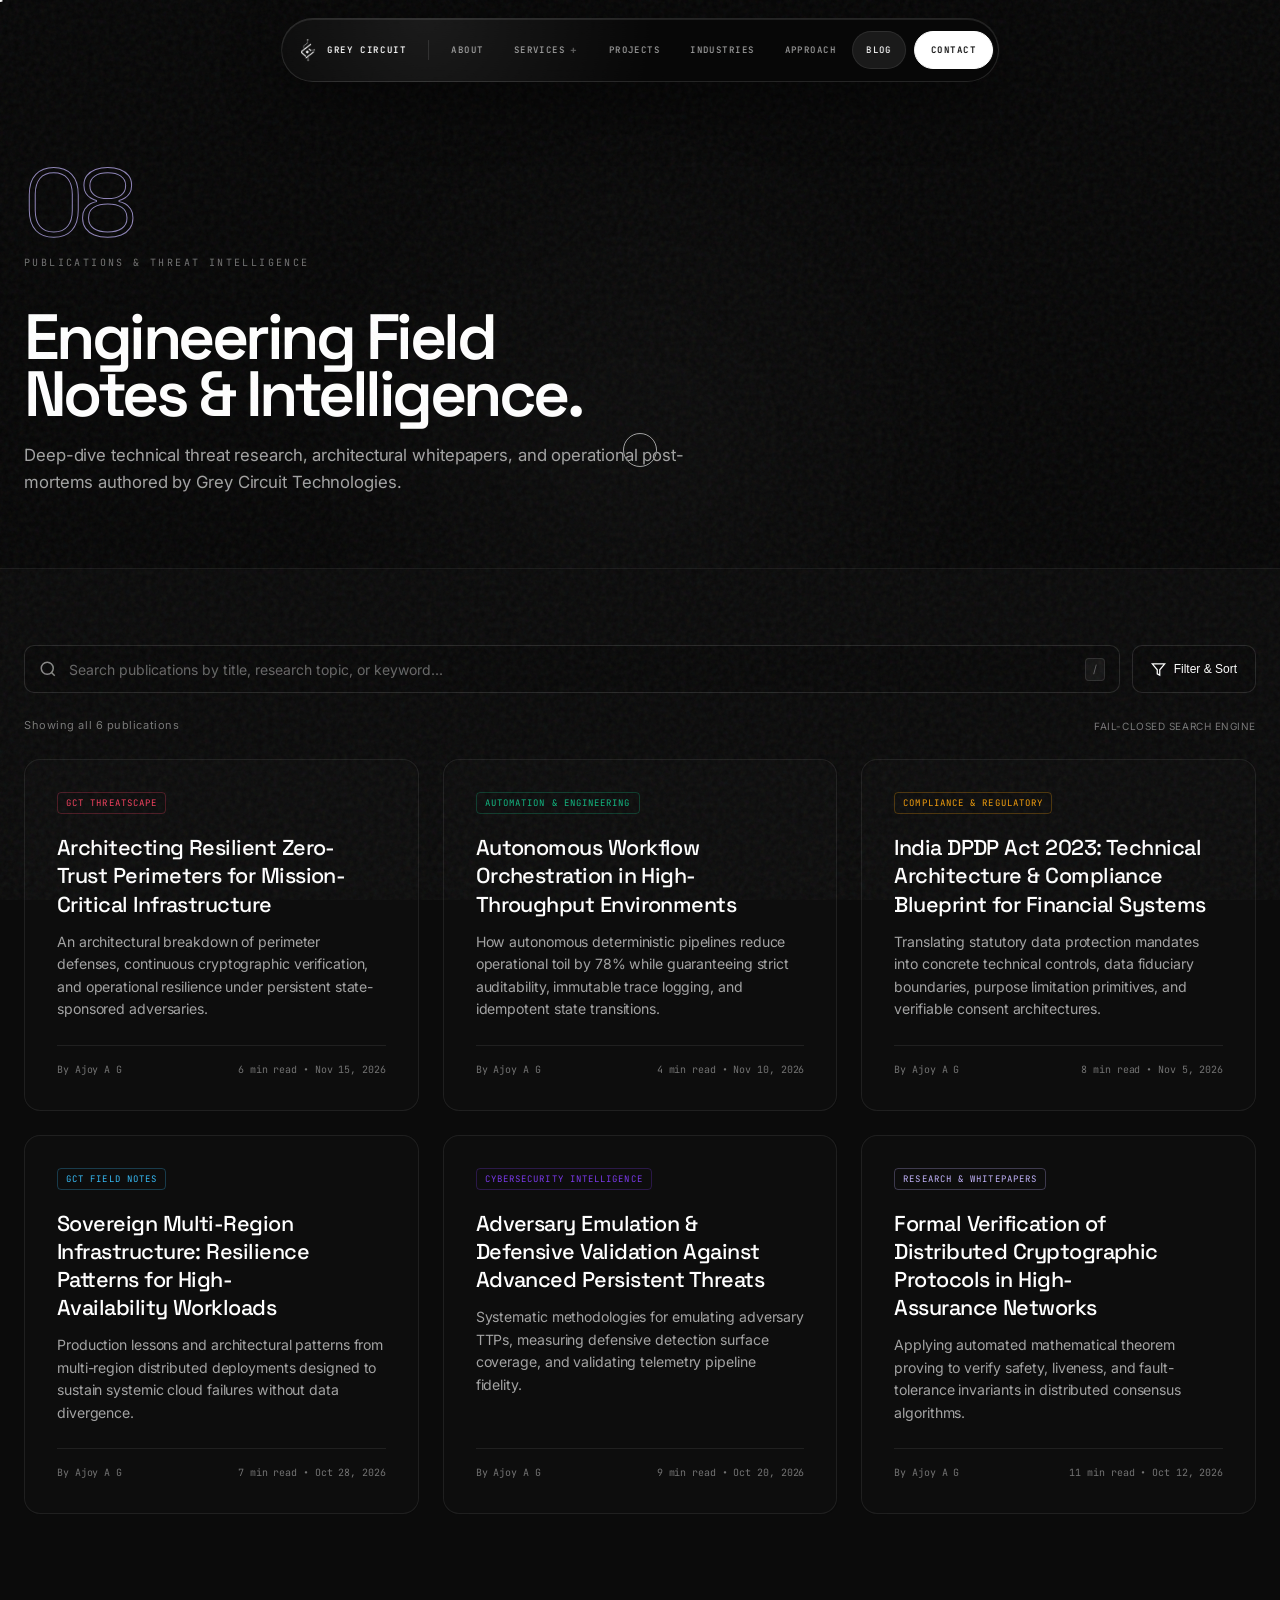
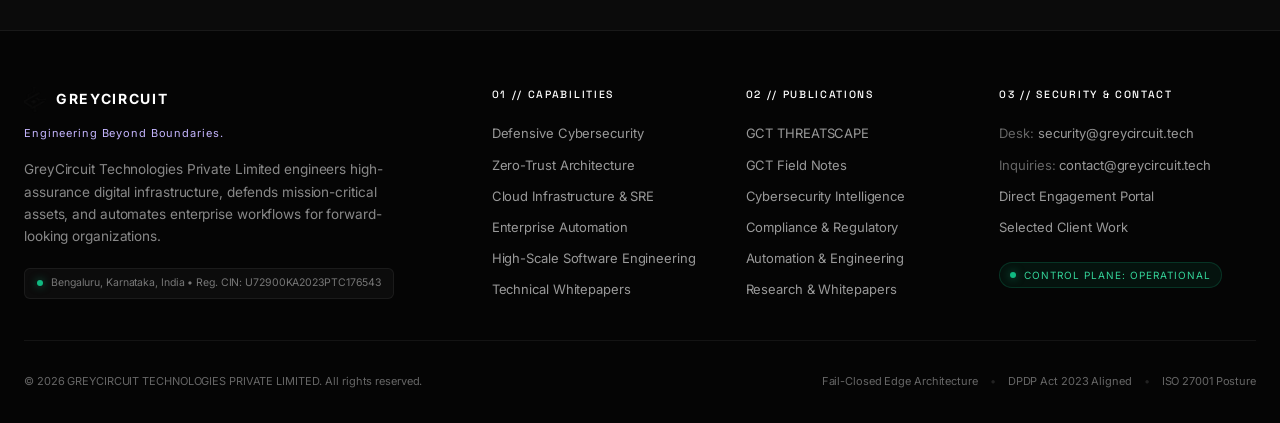
==== index.html @ cab7eb59 "feat(blog): initial GreyCircuit blog portal" ====
<!DOCTYPE html>
<html lang="en" class="bg-black text-white antialiased">

<head>
  <meta charset="UTF-8">
  <meta name="viewport" content="width=device-width, initial-scale=1.0">
  <title>Blog &amp; Technical Publications | Grey Circuit Technologies</title>
  <meta name="description"
    content="Technical publications, cybersecurity threat intelligence, and engineering field notes from Grey Circuit Technologies.">
  <link rel="canonical" href="https://blog.greycircuit.tech/">

  <!-- OpenGraph -->
  <meta property="og:title" content="Blog &amp; Technical Publications | Grey Circuit Technologies">
  <meta property="og:description"
    content="Technical publications, cybersecurity threat intelligence, and engineering field notes from Grey Circuit Technologies.">
  <meta property="og:url" content="https://blog.greycircuit.tech/">
  <meta property="og:type" content="website">
  <meta property="og:site_name" content="Grey Circuit Technologies">
  <meta property="og:image" content="https://greycircuit.tech/assets/logo_transparent.png">

  <!-- Twitter Card -->
  <meta name="twitter:card" content="summary_large_image">
  <meta name="twitter:title" content="Blog &amp; Technical Publications | Grey Circuit Technologies">
  <meta name="twitter:description"
    content="Technical publications, cybersecurity threat intelligence, and engineering field notes from Grey Circuit Technologies.">
  <meta name="twitter:image" content="https://greycircuit.tech/assets/logo_transparent.png">

  <!-- Fonts: Inter, Space Grotesk, JetBrains Mono (Exact Corporate Typeface Suite) -->
  <link rel="preconnect" href="https://fonts.googleapis.com">
  <link rel="preconnect" href="https://fonts.gstatic.com" crossorigin>
  <link
    href="https://fonts.googleapis.com/css2?family=Inter:wght@300;400;500;600&family=JetBrains+Mono:wght@400;500;600&family=Space+Grotesk:wght@400;500;600;700&display=swap"
    rel="stylesheet">

  <!-- Core GreyCircuit Design System Stylesheet -->
  <link rel="stylesheet" href="styles.css">

  <style>
    /* Scoped editorial extensions using corporate design tokens */
    .blog-hero {
      position: relative;
      padding-top: clamp(7.5rem, 13vw, 10.5rem);
      padding-bottom: clamp(3rem, 6vw, 4.5rem);
      background-color: var(--bg-obsidian);
      border-bottom: 1px solid var(--border-subtle);
      overflow: hidden;
    }

    .series-nav {
      display: flex;
      flex-wrap: wrap;
      gap: 8px;
      margin-top: 2.5rem;
    }

    .series-pill {
      font-family: "JetBrains Mono", monospace;
      font-size: 10px;
      font-weight: 500;
      letter-spacing: 0.14em;
      text-transform: uppercase;
      padding: 8px 16px;
      border-radius: 999px;
      background: rgba(255, 255, 255, 0.03);
      border: 1px solid var(--border-subtle);
      color: var(--text-secondary);
      transition: all 0.25s var(--ease-out-expo);
      cursor: pointer;
    }

    .series-pill:hover {
      color: #ffffff;
      background: rgba(255, 255, 255, 0.08);
      border-color: var(--border-hover);
    }

    .series-pill.active {
      background: #ffffff;
      color: #070707;
      border-color: #ffffff;
      font-weight: 600;
      box-shadow: 0 4px 20px rgba(255, 255, 255, 0.15);
    }

    .blog-feed-section {
      padding-top: clamp(3.5rem, 6vw, 5rem);
      padding-bottom: clamp(5rem, 9vw, 8rem);
      background-color: var(--bg-slate);
    }

    .articles-grid {
      display: grid;
      grid-template-columns: repeat(3, minmax(0, 1fr));
      gap: 1.5rem;
    }

    .article-card {
      display: flex;
      flex-direction: column;
      justify-content: space-between;
      min-height: 340px;
      padding: 2rem;
      text-decoration: none;
      color: inherit;
    }

    .article-card h2,
    .article-card h3 {
      font-family: "Space Grotesk", sans-serif;
      font-size: 1.35rem;
      font-weight: 500;
      line-height: 1.3;
      letter-spacing: -0.025em;
      color: #ffffff;
      margin: 1rem 0 0.75rem;
    }

    .article-card p {
      font-size: 0.88rem;
      line-height: 1.6;
      color: var(--text-secondary);
      margin: 0 0 1.5rem;
      flex-grow: 1;
    }

    .article-meta {
      display: flex;
      justify-content: space-between;
      align-items: center;
      border-top: 1px solid var(--border-subtle);
      padding-top: 1rem;
      margin-top: auto;
      font-size: 10px;
      color: var(--text-muted);
    }

    @media (max-width: 1024px) {
      .articles-grid {
        grid-template-columns: repeat(2, minmax(0, 1fr));
      }
    }

    @media (max-width: 680px) {
      .articles-grid {
        grid-template-columns: 1fr;
      }
      .article-card {
        padding: 1.5rem;
        min-height: auto;
      }
    }
  </style>
</head>

<body class="selection-invert">
  <a href="#main-content" class="skip-link">Skip to main content</a>
  <div class="noise-overlay" aria-hidden="true"></div>
  <div id="cursor-dot" aria-hidden="true"></div>
  <div id="cursor-ring" aria-hidden="true"></div>

  <!-- Primary Navigation (Dynamic Island + Mobile Slide-Out Drawer) -->
  <header>
    <nav class="dynamic-island" id="site-nav" aria-label="Primary navigation">
      <div class="island-shell">
        <a href="https://greycircuit.tech" class="island-brand" aria-label="Grey Circuit Technologies home">
          <img src="assets/logo_transparent.png" alt="" width="20" height="23" decoding="async">
          <span>GREY CIRCUIT</span>
        </a>
        <div class="island-divider" aria-hidden="true"></div>

        <div class="island-links-desktop">
          <a href="https://greycircuit.tech#about" class="island-link magnetic" data-magnetic>About</a>

          <div class="nav-dropdown">
            <button type="button" class="island-link nav-dropdown-trigger magnetic" data-magnetic
              aria-expanded="false" aria-haspopup="true">
              Services <span class="nav-chevron" aria-hidden="true">+</span>
            </button>
            <div class="nav-dropdown-menu" role="menu">
              <a href="https://greycircuit.tech/services/cybersecurity-service/cybersecurity.html"
                role="menuitem">Cybersecurity</a>
              <a href="https://greycircuit.tech/services/automation-service/automation.html" role="menuitem">Automation</a>
              <a href="https://greycircuit.tech/services/swe-service/software-engineering.html" role="menuitem">Software
                Engineering</a>
              <a href="https://greycircuit.tech/services/" role="menuitem">All Capabilities →</a>
            </div>
          </div>

          <a href="https://greycircuit.tech/projects/project.html" class="island-link magnetic" data-magnetic>Projects</a>
          <a href="https://greycircuit.tech#industries" class="island-link magnetic" data-magnetic>Industries</a>
          <a href="https://greycircuit.tech#approach" class="island-link magnetic" data-magnetic>Approach</a>
          <a href="https://blog.greycircuit.tech" class="island-link magnetic is-active-section" data-magnetic>Blog</a>
        </div>

        <a href="https://greycircuit.tech#contact" class="island-contact magnetic" data-magnetic>Contact</a>

        <button type="button" class="mobile-drawer-toggle" id="mobile-drawer-toggle" aria-expanded="false"
          aria-controls="mobile-drawer" aria-label="Open navigation menu">
          <span class="hamburger-bar"></span>
          <span class="hamburger-bar"></span>
        </button>
      </div>
    </nav>

    <!-- Accessible Mobile Slide-Out Drawer -->
    <div class="mobile-drawer-backdrop" id="mobile-drawer-backdrop" hidden></div>
    <aside class="mobile-drawer" id="mobile-drawer" aria-label="Mobile Navigation Drawer" aria-hidden="true">
      <div class="mobile-drawer-header">
        <span class="font-mono text-xs tracking-widest uppercase text-grey-400">NAVIGATION // GCT</span>
        <button type="button" class="mobile-drawer-close" id="mobile-drawer-close"
          aria-label="Close navigation menu">&times;</button>
      </div>
      <nav class="mobile-drawer-nav">
        <a href="https://greycircuit.tech#about" class="mobile-drawer-link">01 / About Grey Circuit</a>
        <a href="https://greycircuit.tech#founder" class="mobile-drawer-link">02 / Founder</a>
        <a href="https://greycircuit.tech#services" class="mobile-drawer-link">03 / Core Capabilities</a>
        <div class="mobile-drawer-sublinks">
          <a href="https://greycircuit.tech/services/cybersecurity-service/cybersecurity.html">→ Cybersecurity</a>
          <a href="https://greycircuit.tech/services/automation-service/automation.html">→ Automation</a>
          <a href="https://greycircuit.tech/services/swe-service/software-engineering.html">→ Software Engineering</a>
        </div>
        <a href="https://greycircuit.tech/projects/project.html" class="mobile-drawer-link">04 / Selected Projects</a>
        <a href="https://greycircuit.tech#industries" class="mobile-drawer-link">05 / Industries</a>
        <a href="https://greycircuit.tech#approach" class="mobile-drawer-link">06 / Execution Model</a>
        <a href="https://greycircuit.tech/whitepaper.html" class="mobile-drawer-link">07 / Whitepaper</a>
        <a href="https://blog.greycircuit.tech" class="mobile-drawer-link active">08 / Blog</a>
        <a href="https://greycircuit.tech#contact" class="mobile-drawer-cta">Start a Conversation ↗</a>
      </nav>
    </aside>
  </header>

  <main id="main-content">
    <!-- Blog Hero Section (Obsidian Architecture) -->
    <section class="blog-hero">
      <div class="ambient-glow hero-glow" aria-hidden="true"></div>
      <div class="container">
        <div class="section-marker" style="margin-bottom: 1.25rem;">
          <span class="section-index font-mono" aria-hidden="true">08</span>
          <span class="section-kicker">Publications &amp; Threat Intelligence</span>
        </div>

        <h1 class="hero-title font-display" style="font-size: clamp(2.4rem, 5vw, 4rem); max-width: 900px; margin-bottom: 1.25rem;">
          Engineering Field Notes &amp; Intelligence.
        </h1>

        <p class="hero-desc" style="max-width: 720px; font-size: 1.05rem; line-height: 1.6; color: var(--text-secondary); margin: 0;">
          Deep-dive technical threat research, architectural whitepapers, and operational post-mortems authored by Grey Circuit Technologies.
        </p>
      </div>
    </section>

    <!-- Publications Feed Section (Slate Architecture) -->
    <section class="blog-feed-section">
      <div class="container">
        <!-- Search and Filter Toolbar -->
        <div class="blog-search-toolbar">
          <div class="blog-search-wrap">
            <div class="blog-search-input-shell">
              <svg class="blog-search-icon" width="18" height="18" viewBox="0 0 24 24" fill="none" stroke="currentColor" stroke-width="2">
                <circle cx="11" cy="11" r="8"></circle>
                <line x1="21" y1="21" x2="16.65" y2="16.65"></line>
              </svg>
              <input type="text" id="blog-search-input" class="blog-search-input font-inter" placeholder="Search publications by title, research topic, or keyword..." autocomplete="off" spellcheck="false">
              <button type="button" id="blog-search-clear" class="blog-search-clear" aria-label="Clear search" style="display: none;">&times;</button>
              <div class="blog-search-shortcut font-jetbrains" title="Press / to focus search">/</div>
            </div>

            <!-- Dynamic Search Suggestions Dropdown -->
            <div id="blog-search-dropdown" class="blog-search-dropdown" style="display: none;" role="listbox">
              <div id="blog-search-suggestions-list" class="blog-suggestions-list"></div>
              <div class="blog-dropdown-footer font-jetbrains">
                <span>Use &uarr; &darr; to navigate, <kbd>Enter</kbd> to open, <kbd>Esc</kbd> to dismiss</span>
              </div>
            </div>
          </div>

          <!-- Filter & Sort Toggle Button -->
          <div class="blog-filter-toggle-wrap">
            <button type="button" id="btn-toggle-filters" class="btn-filter-toggle font-jetbrains" aria-expanded="false" aria-controls="blog-filter-panel">
              <svg width="15" height="15" viewBox="0 0 24 24" fill="none" stroke="currentColor" stroke-width="2">
                <polygon points="22 3 2 3 10 12.46 10 19 14 21 14 12.46 22 3"></polygon>
              </svg>
              <span>Filter &amp; Sort</span>
              <span id="active-filters-badge" class="filter-badge" style="display: none;">0</span>
            </button>

            <!-- Filter & Sort Popover Panel -->
            <div id="blog-filter-panel" class="blog-filter-panel" style="display: none;">
              <div class="filter-panel-header">
                <span class="font-space fw-bold text-white" style="font-size: 13px;">Filter &amp; Sort Publications</span>
                <button type="button" id="btn-close-filter-panel" class="filter-panel-close">&times;</button>
              </div>

              <!-- Filter Series -->
              <div class="filter-group">
                <label class="filter-label font-jetbrains">Publication Series</label>
                <div class="filter-chips-grid" id="panel-series-options">
                  <button type="button" class="filter-choice-chip active" data-series="all">All Series</button>
                  <button type="button" class="filter-choice-chip" data-series="gct-threatscape">GCT THREATSCAPE</button>
                  <button type="button" class="filter-choice-chip" data-series="gct-field-notes">GCT Field Notes</button>
                  <button type="button" class="filter-choice-chip" data-series="cybersecurity-intelligence">Cybersecurity Intelligence</button>
                  <button type="button" class="filter-choice-chip" data-series="regulatory-compliance">Compliance &amp; Regulatory</button>
                  <button type="button" class="filter-choice-chip" data-series="automation-engineering">Automation &amp; Engineering</button>
                  <button type="button" class="filter-choice-chip" data-series="research-whitepapers">Research &amp; Whitepapers</button>
                </div>
              </div>

              <!-- Sort Order -->
              <div class="filter-group">
                <label class="filter-label font-jetbrains">Sort Order</label>
                <select id="panel-sort-select" class="filter-select font-jetbrains">
                  <option value="newest" selected>Newest first (Default)</option>
                  <option value="oldest">Oldest first</option>
                  <option value="title-az">Title (A &rarr; Z)</option>
                  <option value="title-za">Title (Z &rarr; A)</option>
                  <option value="reading-asc">Reading Time (Shortest first)</option>
                  <option value="reading-desc">Reading Time (Longest first)</option>
                </select>
              </div>

              <!-- Date Range -->
              <div class="filter-group">
                <label class="filter-label font-jetbrains">Timeframe</label>
                <select id="panel-date-select" class="filter-select font-jetbrains">
                  <option value="all" selected>All Time</option>
                  <option value="30d">Last 30 Days</option>
                  <option value="90d">Last 90 Days</option>
                  <option value="365d">Last 12 Months</option>
                </select>
              </div>

              <!-- Action Buttons -->
              <div class="filter-panel-actions">
                <button type="button" id="btn-reset-filters" class="btn-filter-reset font-jetbrains">Reset All</button>
                <button type="button" id="btn-apply-filters" class="btn-filter-apply font-jetbrains">Apply</button>
              </div>
            </div>
          </div>
        </div>

        <!-- Active Filter Removable Chips -->
        <div id="active-filter-chips-bar" class="active-chips-bar" style="display: none;">
          <span class="active-chips-label font-jetbrains">Active:</span>
          <div id="active-chips-container" class="active-chips-container"></div>
          <button type="button" id="btn-clear-all-chips" class="btn-clear-chips font-jetbrains">Clear All</button>
        </div>

        <!-- Results Counter & Status -->
        <div class="results-meta-bar font-jetbrains">
          <div id="results-count-text">Showing all publications</div>
          <div class="text-muted" style="font-size: 10px;">FAIL-CLOSED SEARCH ENGINE</div>
        </div>

        <!-- Articles Grid Container -->
        <div class="articles-grid" id="articles-container"></div>

        <!-- Empty State Container -->
        <div id="articles-empty-state" class="articles-empty-state" style="display: none;">
          <div class="empty-icon-wrap">
            <svg width="32" height="32" viewBox="0 0 24 24" fill="none" stroke="#c4b5fd" stroke-width="1.5">
              <circle cx="11" cy="11" r="8"></circle>
              <line x1="21" y1="21" x2="16.65" y2="16.65"></line>
              <line x1="11" y1="8" x2="11" y2="12"></line>
              <line x1="11" y1="14" x2="11.01" y2="14"></line>
            </svg>
          </div>
          <h3 class="font-space text-white">No publications match your criteria</h3>
          <p class="font-inter text-muted">We couldn't find any articles matching your search query or filter combination.</p>
          <button type="button" id="btn-empty-reset" class="btn-empty-reset font-jetbrains">Reset All Filters</button>
        </div>
      </div>
    </section>
  </main>

  <!-- Corporate Unified Footer -->
  <footer class="site-footer-corporate" role="contentinfo">
    <div class="footer-container">
      <div class="footer-columns-grid">
        <!-- Col 1: Brand & Headquarters -->
        <div class="footer-col footer-col-brand">
          <div class="footer-brand-header">
            <img src="assets/logo_transparent.png" alt="GreyCircuit Logo" width="22" height="26" loading="lazy">
            <span class="footer-brand-title font-space">GREYCIRCUIT</span>
          </div>
          <div class="footer-tagline font-jetbrains">Engineering Beyond Boundaries.</div>
          <p class="footer-desc">
            GreyCircuit Technologies Private Limited engineers high-assurance digital infrastructure, defends mission-critical assets, and automates enterprise workflows for forward-looking organizations.
          </p>
          <div class="footer-hq-badge font-jetbrains">
            <span class="footer-dot-green"></span>
            <span>Bengaluru, Karnataka, India &bull; Reg. CIN: U72900KA2023PTC176543</span>
          </div>
        </div>

        <!-- Col 2: Capabilities & Services -->
        <div class="footer-col">
          <h4 class="footer-heading font-jetbrains">01 // CAPABILITIES</h4>
          <ul class="footer-nav-list font-inter">
            <li><a href="https://greycircuit.tech/services/cybersecurity-service/cybersecurity.html">Defensive Cybersecurity</a></li>
            <li><a href="https://greycircuit.tech/services/cybersecurity-service/cybersecurity.html#zero-trust">Zero-Trust Architecture</a></li>
            <li><a href="https://greycircuit.tech/services/swe-service/software-engineering.html">Cloud Infrastructure &amp; SRE</a></li>
            <li><a href="https://greycircuit.tech/services/automation-service/automation.html">Enterprise Automation</a></li>
            <li><a href="https://greycircuit.tech/services/swe-service/software-engineering.html">High-Scale Software Engineering</a></li>
            <li><a href="https://greycircuit.tech/whitepaper.html">Technical Whitepapers</a></li>
          </ul>
        </div>

        <!-- Col 3: Publications & Intelligence -->
        <div class="footer-col">
          <h4 class="footer-heading font-jetbrains">02 // PUBLICATIONS</h4>
          <ul class="footer-nav-list font-inter">
            <li><a href="index.html?series=gct-threatscape">GCT THREATSCAPE</a></li>
            <li><a href="index.html?series=gct-field-notes">GCT Field Notes</a></li>
            <li><a href="index.html?series=cybersecurity-intelligence">Cybersecurity Intelligence</a></li>
            <li><a href="index.html?series=regulatory-compliance">Compliance &amp; Regulatory</a></li>
            <li><a href="index.html?series=automation-engineering">Automation &amp; Engineering</a></li>
            <li><a href="index.html?series=research-whitepapers">Research &amp; Whitepapers</a></li>
          </ul>
        </div>

        <!-- Col 4: Connect & Governance -->
        <div class="footer-col">
          <h4 class="footer-heading font-jetbrains">03 // SECURITY &amp; CONTACT</h4>
          <ul class="footer-nav-list font-inter">
            <li><a href="mailto:security@greycircuit.tech"><span class="font-jetbrains" style="color: #666;">Desk:</span> security@greycircuit.tech</a></li>
            <li><a href="mailto:contact@greycircuit.tech"><span class="font-jetbrains" style="color: #666;">Inquiries:</span> contact@greycircuit.tech</a></li>
            <li><a href="https://greycircuit.tech#contact">Direct Engagement Portal</a></li>
            <li><a href="https://greycircuit.tech/projects/project.html">Selected Client Work</a></li>
          </ul>
          <div class="footer-status-pill font-jetbrains">
            <span class="footer-dot-green"></span>
            <span>CONTROL PLANE: OPERATIONAL</span>
          </div>
        </div>
      </div>

      <!-- Bottom Bar -->
      <div class="footer-bottom-bar font-jetbrains">
        <div class="footer-copy">
          &copy; 2026 GREYCIRCUIT TECHNOLOGIES PRIVATE LIMITED. All rights reserved.
        </div>
        <div class="footer-legal-links">
          <span>Fail-Closed Edge Architecture</span>
          <span class="footer-sep">&bull;</span>
          <span>DPDP Act 2023 Aligned</span>
          <span class="footer-sep">&bull;</span>
          <span>ISO 27001 Posture</span>
        </div>
      </div>
    </div>
  </footer>

  <!-- Public Configuration & Dynamic Content Hydration Script -->
  <script src="config.js"></script>
  <script src="script.js" defer></script>
  <script>
    (() => {
      // Baseline Comprehensive Publications Dataset covering all 6 configured series
      const BASELINE_ARTICLES = [
        {
          id: 'art-001',
          slug: 'architecting-resilient-zero-trust-perimeters',
          title: 'Architecting Resilient Zero-Trust Perimeters for Mission-Critical Infrastructure',
          series: 'gct-threatscape',
          seriesName: 'GCT THREATSCAPE',
          seriesAccent: '#f43f5e',
          seriesTag: 'THREAT-INTEL',
          excerpt: 'An architectural breakdown of perimeter defenses, continuous cryptographic verification, and operational resilience under persistent state-sponsored adversaries.',
          author: 'Ajoy A G',
          readingTime: 6,
          publishedAt: '2026-11-15T09:00:00Z'
        },
        {
          id: 'art-002',
          slug: 'autonomous-workflow-orchestration-high-throughput',
          title: 'Autonomous Workflow Orchestration in High-Throughput Environments',
          series: 'automation-engineering',
          seriesName: 'Automation & Engineering',
          seriesAccent: '#10b981',
          seriesTag: 'AUTOMATION',
          excerpt: 'How autonomous deterministic pipelines reduce operational toil by 78% while guaranteeing strict auditability, immutable trace logging, and idempotent state transitions.',
          author: 'Ajoy A G',
          readingTime: 4,
          publishedAt: '2026-11-10T14:30:00Z'
        },
        {
          id: 'art-003',
          slug: 'dpdp-act-2023-enterprise-compliance-blueprint',
          title: 'India DPDP Act 2023: Technical Architecture & Compliance Blueprint for Financial Systems',
          series: 'regulatory-compliance',
          seriesName: 'Compliance & Regulatory',
          seriesAccent: '#f59e0b',
          seriesTag: 'REGULATORY',
          excerpt: 'Translating statutory data protection mandates into concrete technical controls, data fiduciary boundaries, purpose limitation primitives, and verifiable consent architectures.',
          author: 'Ajoy A G',
          readingTime: 8,
          publishedAt: '2026-11-05T11:00:00Z'
        },
        {
          id: 'art-004',
          slug: 'sovereign-cloud-infrastructure-resilience-patterns',
          title: 'Sovereign Multi-Region Infrastructure: Resilience Patterns for High-Availability Workloads',
          series: 'gct-field-notes',
          seriesName: 'GCT Field Notes',
          seriesAccent: '#38bdf8',
          seriesTag: 'FIELD-OPS',
          excerpt: 'Production lessons and architectural patterns from multi-region distributed deployments designed to sustain systemic cloud failures without data divergence.',
          author: 'Ajoy A G',
          readingTime: 7,
          publishedAt: '2026-10-28T08:15:00Z'
        },
        {
          id: 'art-005',
          slug: 'adversary-emulation-frameworks-state-sponsored-threats',
          title: 'Adversary Emulation & Defensive Validation Against Advanced Persistent Threats',
          series: 'cybersecurity-intelligence',
          seriesName: 'Cybersecurity Intelligence',
          seriesAccent: '#7c3aed',
          seriesTag: 'STRATEGIC-INTEL',
          excerpt: 'Systematic methodologies for emulating adversary TTPs, measuring defensive detection surface coverage, and validating telemetry pipeline fidelity.',
          author: 'Ajoy A G',
          readingTime: 9,
          publishedAt: '2026-10-20T16:45:00Z'
        },
        {
          id: 'art-006',
          slug: 'formal-verification-distributed-cryptographic-protocols',
          title: 'Formal Verification of Distributed Cryptographic Protocols in High-Assurance Networks',
          series: 'research-whitepapers',
          seriesName: 'Research & Whitepapers',
          seriesAccent: '#c4b5fd',
          seriesTag: 'RESEARCH',
          excerpt: 'Applying automated mathematical theorem proving to verify safety, liveness, and fault-tolerance invariants in distributed consensus algorithms.',
          author: 'Ajoy A G',
          readingTime: 11,
          publishedAt: '2026-10-12T13:00:00Z'
        }
      ];

      // Series metadata registry
      const SERIES_MAP = {
        'gct-threatscape': { name: 'GCT THREATSCAPE', accent: '#f43f5e', class: 'series-threatscape' },
        'gct-field-notes': { name: 'GCT Field Notes', accent: '#38bdf8', class: 'series-field-notes' },
        'cybersecurity-intelligence': { name: 'Cybersecurity Intelligence', accent: '#7c3aed', class: 'series-cybersecurity-intelligence' },
        'regulatory-compliance': { name: 'Compliance & Regulatory', accent: '#f59e0b', class: 'series-regulatory-compliance' },
        'automation-engineering': { name: 'Automation & Engineering', accent: '#10b981', class: 'series-automation-engineering' },
        'research-whitepapers': { name: 'Research & Whitepapers', accent: '#c4b5fd', class: 'series-research-whitepapers' },
        'threatscape': { name: 'GCT THREATSCAPE', accent: '#f43f5e', class: 'series-threatscape' },
        'field-notes': { name: 'GCT Field Notes', accent: '#38bdf8', class: 'series-field-notes' }
      };

      let allArticles = [...BASELINE_ARTICLES];
      let activeSeries = 'all';
      let activeSearchQuery = '';
      let activeSort = 'newest';
      let activeTimeframe = 'all';
      let selectedSuggestionIdx = -1;

      // DOM Elements
      const searchInput = document.getElementById('blog-search-input');
      const searchClearBtn = document.getElementById('blog-search-clear');
      const searchDropdown = document.getElementById('blog-search-dropdown');
      const suggestionsList = document.getElementById('blog-search-suggestions-list');
      const filterToggleBtn = document.getElementById('btn-toggle-filters');
      const filterPanel = document.getElementById('blog-filter-panel');
      const filterCloseBtn = document.getElementById('btn-close-filter-panel');
      const filterBadge = document.getElementById('active-filters-badge');
      const activeChipsBar = document.getElementById('active-filter-chips-bar');
      const activeChipsContainer = document.getElementById('active-chips-container');
      const clearAllChipsBtn = document.getElementById('btn-clear-all-chips');
      const resultsCountText = document.getElementById('results-count-text');
      const articlesContainer = document.getElementById('articles-container');
      const emptyStateContainer = document.getElementById('articles-empty-state');
      const emptyResetBtn = document.getElementById('btn-empty-reset');
      const sortSelect = document.getElementById('panel-sort-select');
      const dateSelect = document.getElementById('panel-date-select');
      const applyFiltersBtn = document.getElementById('btn-apply-filters');
      const resetFiltersBtn = document.getElementById('btn-reset-filters');
      const panelSeriesChips = document.querySelectorAll('#panel-series-options .filter-choice-chip');

      function escapeHtml(str) {
        return String(str || '').replace(/&/g, '&amp;').replace(/</g, '&lt;').replace(/>/g, '&gt;').replace(/"/g, '&quot;');
      }

      function highlightText(text, query) {
        if (!query) return escapeHtml(text);
        const safeText = escapeHtml(text);
        const qSafe = escapeHtml(query);
        const regex = new RegExp(`(${qSafe.replace(/[.*+?^${}()|[\\]\\\\]/g, '\\\\$&')})`, 'gi');
        return safeText.replace(regex, '<mark class="suggestion-highlight">$1</mark>');
      }

      function getSeriesMeta(key) {
        return SERIES_MAP[key] || { name: 'Technical Paper', accent: '#c4b5fd', class: 'series-cybersecurity-intelligence' };
      }

      // Check URL query parameters (e.g. ?series=gct-threatscape)
      const urlParams = new URLSearchParams(window.location.search);
      if (urlParams.has('series')) {
        const sParam = urlParams.get('series');
        if (sParam) {
          activeSeries = sParam;
          panelSeriesChips.forEach(c => {
            if (c.getAttribute('data-series') === sParam) c.classList.add('active');
            else c.classList.remove('active');
          });
        }
      }

      // Filter, Sort, and Render Loop
      function applyFiltersAndRender() {
        let list = [...allArticles];

        // 1. Series Filter
        if (activeSeries && activeSeries !== 'all') {
          list = list.filter(a => a.series === activeSeries || a.series === activeSeries.replace(/^gct-/, ''));
        }

        // 2. Keyword Search Query
        const query = activeSearchQuery.toLowerCase().trim();
        if (query) {
          list = list.filter(a =>
            a.title.toLowerCase().includes(query) ||
            (a.excerpt || '').toLowerCase().includes(query) ||
            (a.seriesName || '').toLowerCase().includes(query) ||
            (a.author || '').toLowerCase().includes(query)
          );
        }

        // 3. Timeframe Filter
        if (activeTimeframe && activeTimeframe !== 'all') {
          const now = Date.now();
          const days = activeTimeframe === '30d' ? 30 : activeTimeframe === '90d' ? 90 : 365;
          const cutoff = now - (days * 24 * 60 * 60 * 1000);
          list = list.filter(a => new Date(a.publishedAt || a.created_at).getTime() >= cutoff);
        }

        // 4. Sort Order
        if (activeSort === 'newest') {
          list.sort((a, b) => new Date(b.publishedAt || b.created_at) - new Date(a.publishedAt || a.created_at));
        } else if (activeSort === 'oldest') {
          list.sort((a, b) => new Date(a.publishedAt || a.created_at) - new Date(b.publishedAt || b.created_at));
        } else if (activeSort === 'title-az') {
          list.sort((a, b) => a.title.localeCompare(b.title));
        } else if (activeSort === 'title-za') {
          list.sort((a, b) => b.title.localeCompare(a.title));
        } else if (activeSort === 'reading-asc') {
          list.sort((a, b) => (a.readingTime || 5) - (b.readingTime || 5));
        } else if (activeSort === 'reading-desc') {
          list.sort((a, b) => (b.readingTime || 5) - (a.readingTime || 5));
        }

        // Update Results Count Text
        if (resultsCountText) {
          if (query) {
            resultsCountText.textContent = `Found ${list.length} ${list.length === 1 ? 'publication' : 'publications'} matching "${activeSearchQuery}"`;
          } else if (activeSeries !== 'all') {
            const sMeta = getSeriesMeta(activeSeries);
            resultsCountText.textContent = `Showing ${list.length} ${list.length === 1 ? 'publication' : 'publications'} in ${sMeta.name}`;
          } else {
            resultsCountText.textContent = `Showing all ${list.length} publications`;
          }
        }

        // Update Active Chips Bar & Badge
        updateActiveChips();

        // Render Cards or Empty State
        if (list.length === 0) {
          articlesContainer.style.display = 'none';
          emptyStateContainer.style.display = 'block';
        } else {
          emptyStateContainer.style.display = 'none';
          articlesContainer.style.display = 'grid';
          articlesContainer.innerHTML = list.map(a => {
            const meta = getSeriesMeta(a.series);
            const dateStr = a.publishedAt ? new Date(a.publishedAt).toLocaleDateString('en-US', { month: 'short', day: 'numeric', year: 'numeric' }) : 'Nov 2026';

            return `
              <a href="article.html?slug=${encodeURIComponent(a.slug)}" class="insight-card glass-panel article-card ${meta.class}" data-series="${escapeHtml(a.series)}">
                <div>
                  <div class="status-pill font-mono text-2xs uppercase tracking-widest" style="width: fit-content; margin-bottom: 1.25rem; color: ${meta.accent}; border-color: ${meta.accent}44;">
                    ${escapeHtml(a.seriesName || meta.name)}
                  </div>
                  <h2 class="font-display">${highlightText(a.title, query)}</h2>
                  <p>${highlightText(a.excerpt || '', query)}</p>
                </div>
                <div class="article-meta font-mono text-2xs">
                  <span>By ${escapeHtml(a.author || 'Ajoy A G')}</span>
                  <span>${a.readingTime || a.reading_time_minutes || 5} min read • ${dateStr}</span>
                </div>
              </a>
            `;
          }).join('');
        }
      }

      function updateActiveChips() {
        let activeCount = 0;
        const chips = [];

        if (activeSeries !== 'all') {
          activeCount++;
          const sMeta = getSeriesMeta(activeSeries);
          chips.push({ key: 'series', label: `Series: ${sMeta.name}` });
        }

        if (activeSearchQuery.trim()) {
          activeCount++;
          chips.push({ key: 'search', label: `Query: "${activeSearchQuery.trim()}"` });
        }

        if (activeTimeframe !== 'all') {
          activeCount++;
          const tfLabels = { '30d': 'Last 30 Days', '90d': 'Last 90 Days', '365d': 'Last 12 Months' };
          chips.push({ key: 'timeframe', label: `Time: ${tfLabels[activeTimeframe] || activeTimeframe}` });
        }

        if (activeSort !== 'newest') {
          activeCount++;
          const sortLabels = {
            'oldest': 'Sort: Oldest',
            'title-az': 'Sort: A-Z',
            'title-za': 'Sort: Z-A',
            'reading-asc': 'Sort: Reading (Shortest)',
            'reading-desc': 'Sort: Reading (Longest)'
          };
          chips.push({ key: 'sort', label: sortLabels[activeSort] || activeSort });
        }

        // Update Badge
        if (filterBadge) {
          if (activeCount > 0) {
            filterBadge.style.display = 'inline-block';
            filterBadge.textContent = activeCount;
            filterToggleBtn.classList.add('is-active');
          } else {
            filterBadge.style.display = 'none';
            filterToggleBtn.classList.remove('is-active');
          }
        }

        // Render Chips
        if (activeChipsBar && activeChipsContainer) {
          if (chips.length > 0) {
            activeChipsBar.style.display = 'flex';
            activeChipsContainer.innerHTML = chips.map(c => `
              <span class="active-chip font-jetbrains">
                <span>${escapeHtml(c.label)}</span>
                <span class="active-chip-remove" data-key="${c.key}">&times;</span>
              </span>
            `).join('');

            activeChipsContainer.querySelectorAll('.active-chip-remove').forEach(rm => {
              rm.addEventListener('click', () => {
                const k = rm.getAttribute('data-key');
                if (k === 'series') setSeries('all');
                else if (k === 'search') clearSearch();
                else if (k === 'timeframe') {
                  activeTimeframe = 'all';
                  if (dateSelect) dateSelect.value = 'all';
                  applyFiltersAndRender();
                } else if (k === 'sort') {
                  activeSort = 'newest';
                  if (sortSelect) sortSelect.value = 'newest';
                  applyFiltersAndRender();
                }
              });
            });
          } else {
            activeChipsBar.style.display = 'none';
          }
        }
      }

      function setSeries(sKey) {
        activeSeries = sKey;
        panelSeriesChips.forEach(c => {
          if (c.getAttribute('data-series') === sKey) c.classList.add('active');
          else c.classList.remove('active');
        });
        applyFiltersAndRender();
      }

      function clearSearch() {
        if (searchInput) {
          searchInput.value = '';
          searchClearBtn.style.display = 'none';
        }
        activeSearchQuery = '';
        closeDropdown();
        applyFiltersAndRender();
      }

      function resetAllFilters() {
        activeSeries = 'all';
        activeSearchQuery = '';
        activeSort = 'newest';
        activeTimeframe = 'all';

        if (searchInput) searchInput.value = '';
        if (searchClearBtn) searchClearBtn.style.display = 'none';
        if (sortSelect) sortSelect.value = 'newest';
        if (dateSelect) dateSelect.value = 'all';

        panelSeriesChips.forEach(c => {
          if (c.getAttribute('data-series') === 'all') c.classList.add('active');
          else c.classList.remove('active');
        });

        closeDropdown();
        closeFilterPanel();
        applyFiltersAndRender();
      }

      // Suggestions Dropdown Logic
      function renderSuggestions(query) {
        if (!suggestionsList || !searchDropdown) return;
        const q = query.toLowerCase().trim();

        if (q.length < 2) {
          closeDropdown();
          return;
        }

        const matches = allArticles.filter(a =>
          a.title.toLowerCase().includes(q) ||
          (a.excerpt || '').toLowerCase().includes(q) ||
          (a.seriesName || '').toLowerCase().includes(q)
        );

        if (matches.length === 0) {
          suggestionsList.innerHTML = `
            <div class="p-3 text-center text-muted font-jetbrains" style="font-size: 12px; padding: 1.25rem;">
              No publications matching "<strong>${escapeHtml(query)}</strong>"
            </div>
          `;
          searchDropdown.style.display = 'flex';
          selectedSuggestionIdx = -1;
          return;
        }

        selectedSuggestionIdx = -1;
        suggestionsList.innerHTML = matches.slice(0, 5).map((m, idx) => {
          const meta = getSeriesMeta(m.series);
          return `
            <a href="article.html?slug=${encodeURIComponent(m.slug)}" class="suggestion-item" data-index="${idx}">
              <div class="suggestion-header">
                <span class="font-jetbrains" style="font-size: 10px; color: ${meta.accent}; text-transform: uppercase;">
                  #${escapeHtml(m.seriesTag || m.seriesName || meta.name)}
                </span>
                <span class="font-jetbrains text-muted" style="font-size: 10px;">${m.readingTime || 5}m read</span>
              </div>
              <div class="suggestion-title">${highlightText(m.title, q)}</div>
            </a>
          `;
        }).join('');

        searchDropdown.style.display = 'flex';
      }

      function closeDropdown() {
        if (searchDropdown) searchDropdown.style.display = 'none';
        selectedSuggestionIdx = -1;
      }

      function openFilterPanel() {
        if (filterPanel) {
          filterPanel.style.display = 'block';
          filterToggleBtn.setAttribute('aria-expanded', 'true');
        }
      }

      function closeFilterPanel() {
        if (filterPanel) {
          filterPanel.style.display = 'none';
          filterToggleBtn.setAttribute('aria-expanded', 'false');
        }
      }

      // Debounce utility
      let searchTimeout = null;
      if (searchInput) {
        searchInput.addEventListener('input', (e) => {
          const val = e.target.value;
          if (searchClearBtn) searchClearBtn.style.display = val ? 'flex' : 'none';

          clearTimeout(searchTimeout);
          searchTimeout = setTimeout(() => {
            activeSearchQuery = val;
            applyFiltersAndRender();
            renderSuggestions(val);
          }, 200);
        });

        // Keyboard navigation in search input
        searchInput.addEventListener('keydown', (e) => {
          const items = suggestionsList?.querySelectorAll('.suggestion-item') || [];

          if (e.key === 'ArrowDown') {
            e.preventDefault();
            if (items.length > 0) {
              selectedSuggestionIdx = (selectedSuggestionIdx + 1) % items.length;
              items.forEach((it, idx) => it.classList.toggle('is-selected', idx === selectedSuggestionIdx));
            }
          } else if (e.key === 'ArrowUp') {
            e.preventDefault();
            if (items.length > 0) {
              selectedSuggestionIdx = (selectedSuggestionIdx - 1 + items.length) % items.length;
              items.forEach((it, idx) => it.classList.toggle('is-selected', idx === selectedSuggestionIdx));
            }
          } else if (e.key === 'Enter') {
            if (selectedSuggestionIdx >= 0 && items[selectedSuggestionIdx]) {
              e.preventDefault();
              items[selectedSuggestionIdx].click();
            } else {
              closeDropdown();
            }
          } else if (e.key === 'Escape') {
            closeDropdown();
          }
        });
      }

      searchClearBtn?.addEventListener('click', clearSearch);

      // Keyboard Shortcut '/' to focus search
      window.addEventListener('keydown', (e) => {
        if (e.key === '/' && document.activeElement !== searchInput && !['INPUT', 'TEXTAREA'].includes(document.activeElement.tagName)) {
          e.preventDefault();
          searchInput?.focus();
        }
      });

      // Filter Panel Toggle
      filterToggleBtn?.addEventListener('click', (e) => {
        e.stopPropagation();
        const isOpen = filterPanel.style.display === 'block';
        if (isOpen) closeFilterPanel();
        else openFilterPanel();
      });

      filterCloseBtn?.addEventListener('click', closeFilterPanel);

      // Close panels on click outside
      document.addEventListener('click', (e) => {
        if (!e.target.closest('.blog-search-wrap')) {
          closeDropdown();
        }
        if (!e.target.closest('.blog-filter-toggle-wrap')) {
          closeFilterPanel();
        }
      });

      // Series Chips in Filter Popover
      panelSeriesChips.forEach(chip => {
        chip.addEventListener('click', () => {
          panelSeriesChips.forEach(c => c.classList.remove('active'));
          chip.classList.add('active');
          activeSeries = chip.getAttribute('data-series');
        });
      });

      // Filter Panel Apply & Reset
      applyFiltersBtn?.addEventListener('click', () => {
        if (sortSelect) activeSort = sortSelect.value;
        if (dateSelect) activeTimeframe = dateSelect.value;
        closeFilterPanel();
        applyFiltersAndRender();
      });

      resetFiltersBtn?.addEventListener('click', resetAllFilters);
      emptyResetBtn?.addEventListener('click', resetAllFilters);
      clearAllChipsBtn?.addEventListener('click', resetAllFilters);

      // Attempt Supabase live fetch and merge seamlessly
      (async () => {
        try {
          const cfg = window.__GCT_CONFIG__ || null;
          if (cfg && cfg.supabaseUrl && cfg.anonKey) {
            const artRes = await fetch(`${cfg.supabaseUrl}/rest/v1/articles?status=eq.published&order=published_at.desc`, {
              headers: { apikey: cfg.anonKey }
            });
            if (artRes.ok) {
              const remote = await artRes.json();
              if (remote && Array.isArray(remote) && remote.length > 0) {
                // Map remote articles
                const mappedRemote = remote.map(r => {
                  const sMeta = getSeriesMeta(r.category_id);
                  return {
                    id: r.id,
                    slug: r.slug,
                    title: r.title,
                    series: r.category_id || 'gct-threatscape',
                    seriesName: sMeta.name,
                    seriesAccent: sMeta.accent,
                    seriesTag: sMeta.name.split(' ')[0],
                    excerpt: r.excerpt,
                    author: 'Ajoy A G',
                    readingTime: r.reading_time_minutes || 5,
                    publishedAt: r.published_at || r.created_at
                  };
                });

                // Merge without duplicate slugs
                const localSlugs = new Set(BASELINE_ARTICLES.map(b => b.slug));
                const uniqueRemote = mappedRemote.filter(r => !localSlugs.has(r.slug));
                allArticles = [...mappedRemote, ...BASELINE_ARTICLES.filter(b => !mappedRemote.some(r => r.slug === b.slug))];
              }
            }
          }
        } catch (err) {
          console.warn('[GCT Blog] Running in self-contained resilient fallback mode:', err.message);
        } finally {
          applyFiltersAndRender();
        }
      })();

      // Initial Render
      applyFiltersAndRender();
    })();
  </script>
</body>

</html>
---- styles.css ----
/* ==========================================================================
   GREY CIRCUIT TECHNOLOGIES — ENTERPRISE DESIGN SYSTEM (styles.css)
   Zero-dependency, high-contrast obsidian/slate architecture.
   Compatible with index.html and all sub-pages (services/*, projects/*).
   ========================================================================== */

:root {
  --bg-obsidian: #070707;
  --bg-slate: #0b0b0b;
  --bg-elevated: rgba(18, 18, 18, 0.72);
  --bg-glass: rgba(15, 15, 15, 0.6);
  --border-subtle: rgba(255, 255, 255, 0.08);
  --border-hover: rgba(255, 255, 255, 0.24);
  --border-accent: rgba(255, 255, 255, 0.28);
  --text-primary: #ffffff;
  --text-secondary: #a3a3a3;
  --text-muted: #737373;
  --accent-cyan: #d4d4d4;
  --accent-violet: #c4b5fd;
  --accent-emerald: #6ee7b7;
  --danger: #f87171;
  --mx: 50%;
  --my: 50%;
  --container-max: 1280px;
  --ease-out-expo: cubic-bezier(0.16, 1, 0.3, 1);
}

*,
*::before,
*::after {
  box-sizing: border-box;
}

html {
  background-color: var(--bg-obsidian);
  color: var(--text-primary);
  scroll-behavior: smooth;
  font-family: "Inter", -apple-system, BlinkMacSystemFont, sans-serif;
  -webkit-font-smoothing: antialiased;
  -moz-osx-font-smoothing: grayscale;
}

body {
  margin: 0;
  background-color: var(--bg-obsidian);
  color: var(--text-primary);
  font-family: "Inter", sans-serif;
  overflow-x: hidden;
  line-height: 1.6;
  letter-spacing: -0.006em;
  position: relative;
}

/* Subtle film/circuit grain overlay */
.noise-overlay,
body::before {
  content: "";
  position: fixed;
  inset: 0;
  width: 100vw;
  height: 100vh;
  pointer-events: none;
  z-index: 9998;
  opacity: 0.032;
  background-image: url("data:image/svg+xml,%3Csvg viewBox='0 0 200 200' xmlns='http://www.w3.org/2000/svg'%3E%3Cfilter id='n'%3E%3CfeTurbulence type='fractalNoise' baseFrequency='0.85' numOctaves='3' stitchTiles='stitch'/%3E%3C/filter%3E%3Crect width='100%25' height='100%25' filter='url(%23n)'/%3E%3C/svg%3E");
}

a {
  color: inherit;
  text-decoration: none;
}

img {
  max-width: 100%;
  display: block;
}

.selection-invert ::selection {
  background: #ffffff;
  color: #070707;
}

/* Accessibility Skip Link & Focus Rings */
.skip-link {
  position: fixed;
  top: -100px;
  left: 16px;
  z-index: 100001;
  background: #ffffff;
  color: #070707;
  padding: 10px 16px;
  border-radius: 6px;
  font-family: "JetBrains Mono", monospace;
  font-size: 12px;
  font-weight: 600;
  transition: top 0.2s ease;
}

.skip-link:focus {
  top: 16px;
}

:focus-visible {
  outline: 2px solid rgba(255, 255, 255, 0.65);
  outline-offset: 3px;
}

/* ==========================================================================
   TYPOGRAPHY & UTILITY TOKENS
   ========================================================================== */

.font-display,
h1,
h2,
h3,
h4 {
  font-family: "Space Grotesk", sans-serif;
  font-weight: 500;
  letter-spacing: -0.035em;
  margin: 0;
  text-wrap: balance;
}

.font-mono,
.section-kicker,
.telemetry-label,
.pillar-tag,
.status-pill {
  font-family: "JetBrains Mono", monospace;
  font-variant-numeric: tabular-nums;
}

.text-2xs {
  font-size: 10px;
}

.text-xs {
  font-size: 12px;
}

.uppercase {
  text-transform: uppercase;
}

.tracking-widest {
  letter-spacing: 0.22em;
}

.text-grey-300 {
  color: #d4d4d4;
}

.text-grey-400 {
  color: var(--text-secondary);
}

.text-grey-500,
.text-grey-600 {
  color: var(--text-muted);
}

.text-gradient-slate {
  background: linear-gradient(135deg, #ffffff 0%, #d4d4d4 55%, #888888 100%);
  -webkit-background-clip: text;
  background-clip: text;
  color: transparent;
}

.mt-1 {
  margin-top: 0.25rem;
}

.mt-4 {
  margin-top: 1rem;
}

.mt-8 {
  margin-top: 2rem;
}

.mt-10 {
  margin-top: 2.5rem;
}

/* ==========================================================================
   LAYOUT CONTAINERS & GRIDS
   ========================================================================== */

.container {
  width: min(100% - 3rem, var(--container-max));
  margin-inline: auto;
}

.site-section {
  position: relative;
  padding: clamp(5.5rem, 10vw, 9rem) 0;
  border-top: 1px solid var(--border-subtle);
  isolation: isolate;
}

.section-obsidian {
  background-color: var(--bg-obsidian);
}

.section-slate {
  background-color: var(--bg-slate);
}

.grid-12 {
  display: grid;
  grid-template-columns: repeat(12, minmax(0, 1fr));
  gap: clamp(2rem, 5vw, 5rem);
  align-items: start;
}

.col-span-4 {
  grid-column: span 4;
}

.col-span-5 {
  grid-column: span 5;
}

.col-span-7 {
  grid-column: span 7;
}

.col-span-8 {
  grid-column: span 8;
}

.grid-3 {
  display: grid;
  grid-template-columns: repeat(3, minmax(0, 1fr));
  gap: 1.5rem;
}

.flex-wrap-gap {
  display: flex;
  flex-wrap: wrap;
  gap: 1rem;
  align-items: center;
}

/* Section Headers & Index Numbers */
.section-index {
  display: block;
  margin: 0 0 1rem;
  color: transparent;
  font-family: "Space Grotesk", sans-serif;
  font-size: clamp(4.2rem, 7.5vw, 7.5rem);
  font-weight: 300;
  line-height: 0.78;
  letter-spacing: -0.06em;
  -webkit-text-stroke: 1px rgba(196, 181, 253, 0.72);
}

.section-kicker {
  display: block;
  margin-bottom: 1.25rem;
  color: var(--text-muted);
  font-size: 10px;
  line-height: 1.2;
  letter-spacing: 0.24em;
  text-transform: uppercase;
}

.section-marker {
  display: flex;
  flex-direction: column;
  align-items: flex-start;
  margin-bottom: 1.25rem;
}

.section-heading {
  font-size: clamp(2rem, 3.8vw, 3.25rem);
  line-height: 1.05;
}

.section-heading-lg {
  font-size: clamp(2.4rem, 5vw, 4.25rem);
  line-height: 0.98;
}

.section-header-bar {
  display: flex;
  justify-content: space-between;
  align-items: flex-end;
  gap: 2rem;
  padding-bottom: 2rem;
  margin-bottom: 3.5rem;
  border-bottom: 1px solid var(--border-subtle);
}

.header-link {
  font-size: 11px;
  letter-spacing: 0.16em;
  text-transform: uppercase;
  color: var(--text-secondary);
  transition: color 0.25s ease, transform 0.25s ease;
  white-space: nowrap;
}

.header-link:hover {
  color: #ffffff;
  transform: translateX(4px);
}

.lead-paragraph {
  font-size: clamp(1.125rem, 2vw, 1.5rem);
  font-weight: 300;
  line-height: 1.55;
  color: #d4d4d4;
  margin: 0 0 3rem;
}

/* ==========================================================================
   CUSTOM CURSOR & AMBIENT LIGHTING
   ========================================================================== */

@media (pointer: fine) {
  body {
    cursor: none;
  }
}

#cursor-dot,
#cursor-ring {
  position: fixed;
  top: 0;
  left: 0;
  transform: translate(-50%, -50%);
  border-radius: 50%;
  pointer-events: none;
  z-index: 99999;
  mix-blend-mode: difference;
}

#cursor-dot {
  width: 5px;
  height: 5px;
  background: #ffffff;
}

#cursor-ring {
  width: 34px;
  height: 34px;
  border: 1px solid rgba(255, 255, 255, 0.65);
  transition: width 0.28s var(--ease-out-expo), height 0.28s var(--ease-out-expo), background-color 0.28s ease;
}

body.hovering #cursor-ring {
  width: 60px;
  height: 60px;
  background: rgba(255, 255, 255, 0.08);
  border-color: #ffffff;
}

body.hovering #cursor-dot {
  opacity: 0;
}

.ambient-glow {
  position: absolute;
  pointer-events: none;
  z-index: -1;
  filter: blur(90px);
  opacity: 0.45;
}

.hero-glow {
  width: min(68vw, 760px);
  height: min(68vw, 760px);
  top: 12%;
  left: 50%;
  transform: translateX(-50%);
  background: radial-gradient(circle, rgba(255, 255, 255, 0.08) 0%, rgba(255, 255, 255, 0.02) 45%, transparent 70%);
}

/* ==========================================================================
   DYNAMIC ISLAND NAVIGATION & MOBILE SLIDE-OUT DRAWER
   ========================================================================== */

.dynamic-island {
  --island-h: 52px;
  position: fixed !important;
  top: 18px !important;
  left: 50% !important;
  z-index: 99990 !important;
  width: max-content !important;
  max-width: calc(100vw - 24px) !important;
  padding: 5px !important;
  border: 1px solid rgba(255, 255, 255, 0.12) !important;
  border-radius: 999px !important;
  background: radial-gradient(circle at 20% 0%, rgba(255, 255, 255, 0.08), transparent 40%), rgba(7, 7, 7, 0.78) !important;
  backdrop-filter: blur(24px) saturate(140%) !important;
  -webkit-backdrop-filter: blur(24px) saturate(140%) !important;
  box-shadow: 0 18px 60px rgba(0, 0, 0, 0.45), inset 0 1px 0 rgba(255, 255, 255, 0.1) !important;
  transform: translate3d(-50%, 0, 0) !important;
  transition: transform 0.45s var(--ease-out-expo), background 0.3s ease, border-color 0.3s ease, top 0.3s ease !important;
}

.dynamic-island.is-scrolled {
  top: 12px !important;
  background: rgba(7, 7, 7, 0.9) !important;
  border-color: rgba(255, 255, 255, 0.18) !important;
}

.dynamic-island.is-hidden {
  transform: translate3d(-50%, calc(-100% - 28px), 0) !important;
  pointer-events: none;
}

.island-shell {
  min-height: var(--island-h);
  display: flex;
  align-items: center;
  gap: 4px;
}

.island-links-desktop {
  display: flex;
  align-items: center;
  gap: 2px;
}

.island-brand {
  height: 40px;
  display: inline-flex;
  align-items: center;
  gap: 9px;
  padding: 0 14px 0 11px;
  color: #ffffff;
  font: 600 9px "JetBrains Mono", monospace;
  letter-spacing: 0.18em;
  text-transform: uppercase;
  border-radius: 999px;
  transition: background 0.25s ease;
}

.island-brand img {
  width: 20px;
  height: 23px;
  object-fit: contain;
  filter: invert(1) brightness(1.2);
}

.island-brand:hover {
  background: rgba(255, 255, 255, 0.07);
}

.island-divider {
  width: 1px;
  height: 20px;
  margin: 0 4px;
  background: rgba(255, 255, 255, 0.12);
}

.island-link,
.island-contact {
  height: 38px;
  display: inline-flex;
  align-items: center;
  justify-content: center;
  gap: 5px;
  padding: 0 13px;
  border: 1px solid transparent;
  border-radius: 999px;
  background: transparent;
  color: rgba(255, 255, 255, 0.62);
  font: 500 9px "JetBrains Mono", monospace;
  letter-spacing: 0.16em;
  text-transform: uppercase;
  white-space: nowrap;
  cursor: pointer;
  transition: color 0.22s ease, background 0.22s ease, border-color 0.22s ease;
}

.island-link:hover,
.island-link.is-active-section,
.nav-dropdown.is-open>.island-link {
  color: #ffffff;
  background: rgba(255, 255, 255, 0.08);
  border-color: rgba(255, 255, 255, 0.09);
}

.island-contact {
  margin-left: 4px;
  padding: 0 16px;
  color: #070707 !important;
  background: #ffffff !important;
  border-color: #ffffff !important;
  font-weight: 600;
}

.island-contact:hover {
  color: #ffffff !important;
  background: rgba(255, 255, 255, 0.12) !important;
  border-color: rgba(255, 255, 255, 0.35) !important;
}

.nav-dropdown {
  position: relative;
  height: 38px;
  display: flex;
  align-items: center;
}

.nav-chevron {
  display: inline-block;
  font-size: 11px;
  opacity: 0.55;
  transition: transform 0.3s var(--ease-out-expo);
}

.nav-dropdown.is-open .nav-chevron {
  transform: rotate(45deg);
  opacity: 1;
}

.nav-dropdown-menu {
  position: absolute;
  top: calc(100% + 12px);
  left: 50%;
  width: 260px;
  padding: 8px;
  border: 1px solid rgba(255, 255, 255, 0.14);
  border-radius: 16px;
  background: rgba(10, 10, 10, 0.95);
  backdrop-filter: blur(28px);
  box-shadow: 0 24px 80px rgba(0, 0, 0, 0.65);
  opacity: 0;
  visibility: hidden;
  pointer-events: none;
  transform: translate(-50%, -8px) scale(0.96);
  transition: opacity 0.22s ease, transform 0.32s var(--ease-out-expo), visibility 0.22s ease;
}

.nav-dropdown.is-open .nav-dropdown-menu {
  opacity: 1;
  visibility: visible;
  pointer-events: auto;
  transform: translate(-50%, 0) scale(1);
}

.nav-dropdown-menu a {
  display: flex;
  align-items: center;
  min-height: 38px;
  padding: 8px 12px;
  border-radius: 10px;
  color: var(--text-secondary);
  font: 500 9px "JetBrains Mono", monospace;
  letter-spacing: 0.1em;
  text-transform: uppercase;
  transition: color 0.2s ease, background 0.2s ease, transform 0.2s ease;
}

.nav-dropdown-menu a:hover {
  color: #ffffff;
  background: rgba(255, 255, 255, 0.08);
  transform: translateX(3px);
}

/* Mobile Drawer Toggle & Slide-Out Panel */
.mobile-drawer-toggle {
  display: none;
  width: 38px;
  height: 38px;
  border-radius: 50%;
  border: 1px solid rgba(255, 255, 255, 0.14);
  background: rgba(255, 255, 255, 0.04);
  align-items: center;
  justify-content: center;
  flex-direction: column;
  gap: 5px;
  cursor: pointer;
  padding: 0;
}

.hamburger-bar {
  width: 15px;
  height: 1.5px;
  background: #ffffff;
  transition: transform 0.25s ease;
}

.mobile-drawer-backdrop {
  position: fixed;
  inset: 0;
  z-index: 99992;
  background: rgba(5, 5, 5, 0.75);
  backdrop-filter: blur(6px);
}

.mobile-drawer {
  position: fixed;
  top: 0;
  right: 0;
  bottom: 0;
  width: min(86vw, 360px);
  z-index: 99995;
  background: var(--bg-slate);
  border-left: 1px solid var(--border-subtle);
  padding: 28px 24px;
  display: flex;
  flex-direction: column;
  transform: translateX(102%);
  transition: transform 0.38s var(--ease-out-expo);
}

.mobile-drawer.is-open {
  transform: translateX(0);
}

.mobile-drawer-header {
  display: flex;
  justify-content: space-between;
  align-items: center;
  padding-bottom: 20px;
  border-bottom: 1px solid var(--border-subtle);
}

.mobile-drawer-close {
  background: transparent;
  border: 1px solid var(--border-subtle);
  color: #ffffff;
  width: 34px;
  height: 34px;
  border-radius: 50%;
  font-size: 18px;
  cursor: pointer;
}

.mobile-drawer-nav {
  display: flex;
  flex-direction: column;
  gap: 10px;
  margin-top: 24px;
}

.mobile-drawer-link {
  padding: 12px 10px;
  border-bottom: 1px solid rgba(255, 255, 255, 0.05);
  font-family: "JetBrains Mono", monospace;
  font-size: 11px;
  letter-spacing: 0.14em;
  text-transform: uppercase;
  color: var(--text-primary);
}

.mobile-drawer-sublinks {
  display: grid;
  gap: 6px;
  padding: 4px 0 8px 18px;
}

.mobile-drawer-sublinks a {
  font-family: "JetBrains Mono", monospace;
  font-size: 10px;
  color: var(--text-secondary);
  letter-spacing: 0.1em;
  text-transform: uppercase;
  padding: 4px 0;
}

.mobile-drawer-cta {
  margin-top: 16px;
  padding: 14px 18px;
  border-radius: 999px;
  background: #ffffff;
  color: #070707;
  text-align: center;
  font-family: "JetBrains Mono", monospace;
  font-size: 11px;
  font-weight: 600;
  letter-spacing: 0.14em;
  text-transform: uppercase;
}

/* ==========================================================================
   HERO SECTION & TELEMETRY COUNTERS
   ========================================================================== */

#hero,
main>section:first-of-type {
  position: relative;
  isolation: isolate;
}

#hero::before,
main>section:first-of-type::before {
  content: "";
  position: absolute;
  z-index: -1;
  top: 48%;
  right: clamp(2rem, 7vw, 8rem);
  width: min(44vw, 580px);
  aspect-ratio: 2 / 3;
  transform: translateY(-50%);
  background: url("assets/watermark.png") center / contain no-repeat;
  filter: invert(1) grayscale(1) contrast(1.35);
  opacity: 0.14;
  mix-blend-mode: screen;
  pointer-events: none;
}

.hero-section {
  min-height: 100svh;
  display: flex;
  flex-direction: column;
  justify-content: center;
  padding: 8.5rem 0 5rem;
}

.hero-container {
  display: flex;
  flex-direction: column;
  align-items: center;
  text-align: center;
}

.hero-badge {
  display: inline-flex;
  align-items: center;
  gap: 10px;
  padding: 7px 16px;
  border-radius: 999px;
  border: 1px solid var(--border-subtle);
  background: rgba(255, 255, 255, 0.03);
  font-family: "JetBrains Mono", monospace;
  font-size: 10px;
  letter-spacing: 0.24em;
  color: var(--text-secondary);
  margin-bottom: 2rem;
}

.pulse-dot {
  width: 7px;
  height: 7px;
  border-radius: 50%;
  background: var(--accent-emerald);
  box-shadow: 0 0 10px var(--accent-emerald);
}

.hero-title {
  font-size: clamp(3.4rem, 9.2vw, 8.2rem);
  font-weight: 600;
  line-height: 0.88;
  letter-spacing: -0.055em;
  display: flex;
  flex-direction: column;
  align-items: center;
}

.hero-word {
  display: block;
}

.hero-desc {
  max-width: 42rem;
  margin: 2rem auto 0;
  color: var(--text-secondary);
  font-size: clamp(1rem, 1.4vw, 1.18rem);
  line-height: 1.65;
}

.hero-actions {
  margin-top: 2.25rem;
  display: flex;
  flex-wrap: wrap;
  justify-content: center;
  gap: 1rem;
}

.btn-primary,
.btn-secondary {
  display: inline-flex;
  align-items: center;
  gap: 12px;
  padding: 15px 28px;
  border-radius: 999px;
  font-family: "JetBrains Mono", monospace;
  font-size: 11px;
  font-weight: 500;
  letter-spacing: 0.16em;
  text-transform: uppercase;
  transition: transform 0.25s var(--ease-out-expo), background 0.25s ease, color 0.25s ease, border-color 0.25s ease, box-shadow 0.25s ease;
}

.btn-primary {
  background: #ffffff;
  color: #070707;
  border: 1px solid #ffffff;
  box-shadow: 0 10px 30px rgba(255, 255, 255, 0.12);
}

.btn-primary:hover {
  background: transparent;
  color: #ffffff;
  border-color: rgba(255, 255, 255, 0.65);
}

.btn-secondary {
  background: rgba(255, 255, 255, 0.03);
  color: var(--text-primary);
  border: 1px solid rgba(255, 255, 255, 0.16);
  backdrop-filter: blur(12px);
}

.btn-secondary:hover {
  border-color: rgba(255, 255, 255, 0.55);
  background: rgba(255, 255, 255, 0.08);
}

/* Telemetry Strip */
.telemetry-strip {
  position: relative;
  padding-bottom: clamp(5.5rem, 10vw, 9rem);
  background-color: var(--bg-obsidian);
}

.hero-telemetry-grid {
  width: 100%;
  margin-top: 4.5rem;
  display: grid;
  grid-template-columns: repeat(4, minmax(0, 1fr));
  gap: 1rem;
  text-align: left;
}

.telemetry-strip .hero-telemetry-grid {
  margin-top: 0;
}

.telemetry-card {
  padding: 1.35rem 1.5rem;
  border-radius: 14px;
  border: 1px solid var(--border-subtle);
  background: linear-gradient(160deg, rgba(255, 255, 255, 0.04), rgba(255, 255, 255, 0.01));
  backdrop-filter: blur(14px);
  transition: border-color 0.3s ease, transform 0.3s var(--ease-out-expo);
}

.telemetry-card:hover {
  border-color: var(--border-hover);
  transform: translateY(-3px);
}

.telemetry-label {
  display: block;
  font-size: 9px;
  letter-spacing: 0.16em;
  color: var(--text-muted);
  text-transform: uppercase;
}

.telemetry-value {
  display: block;
  font-family: "Space Grotesk", sans-serif;
  font-size: clamp(1.85rem, 3vw, 2.5rem);
  font-weight: 600;
  color: var(--text-primary);
  margin: 0.45rem 0 0.25rem;
  letter-spacing: -0.04em;
}

.telemetry-sub {
  display: block;
  font-size: 11px;
  color: var(--text-secondary);
}

/* Scroll Indicator */
.scroll-indicator {
  position: absolute;
  bottom: 1.5rem;
  left: 50%;
  transform: translateX(-50%);
  display: flex;
  flex-direction: column;
  align-items: center;
  gap: 0.6rem;
  opacity: 0.55;
}

.scroll-track {
  width: 1px;
  height: 44px;
  background: rgba(255, 255, 255, 0.18);
  position: relative;
  overflow: hidden;
}

.scroll-line {
  position: absolute;
  top: 0;
  left: 0;
  width: 100%;
  height: 50%;
  background: #ffffff;
  animation: scroll-pulse 2s infinite ease-in-out;
}

@keyframes scroll-pulse {
  0% {
    transform: translateY(-100%);
  }

  100% {
    transform: translateY(200%);
  }
}

/* ==========================================================================
   ABOUT & FOUNDER SECTIONS
   ========================================================================== */

.principles-grid {
  display: grid;
  grid-template-columns: repeat(2, minmax(0, 1fr));
  gap: 1.25rem;
}

.principle-card {
  padding: 1.6rem;
  border-radius: 12px;
  border: 1px solid var(--border-subtle);
  background: rgba(255, 255, 255, 0.02);
  transition: transform 0.35s var(--ease-out-expo), border-color 0.3s ease;
}

.principle-card:hover {
  transform: translateY(-4px);
  border-color: var(--border-hover);
}

.principle-index {
  font-family: "JetBrains Mono", monospace;
  font-size: 9px;
  letter-spacing: 0.16em;
  color: var(--text-muted);
}

.principle-card h3 {
  font-size: 1.15rem;
  margin: 0.75rem 0 0.5rem;
  color: #ffffff;
}

.principle-card p {
  margin: 0;
  font-size: 0.875rem;
  color: var(--text-secondary);
}

.founder-grid {
  display: grid;
  grid-template-columns: minmax(0, 1.1fr) minmax(260px, 0.75fr);
  align-items: center;
  gap: clamp(3rem, 8vw, 8rem);
}

.founder-tags {
  font-family: "JetBrains Mono", monospace;
  font-size: 12px;
  letter-spacing: 0.16em;
  text-transform: uppercase;
  color: var(--text-secondary);
  margin: 1rem 0 1.5rem;
}

.founder-bio {
  color: var(--text-secondary);
  font-size: 1.05rem;
  line-height: 1.7;
  max-width: 38rem;
}

.founder-links {
  display: flex;
  flex-wrap: wrap;
  gap: 0.75rem;
  margin-top: 2rem;
}

.founder-link {
  padding: 0.75rem 1.1rem;
  border: 1px solid rgba(255, 255, 255, 0.16);
  border-radius: 8px;
  color: var(--text-primary);
  font: 500 10px "JetBrains Mono", monospace;
  letter-spacing: 0.14em;
  text-transform: uppercase;
  transition: background 0.25s ease, color 0.25s ease, border-color 0.25s ease;
}

.founder-link:hover {
  background: #ffffff;
  color: #070707;
  border-color: #ffffff;
}

.founder-portrait-wrap {
  justify-self: end;
  width: min(100%, 360px);
  aspect-ratio: 4 / 5;
  overflow: hidden;
  border-radius: 14px;
  border: 1px solid rgba(255, 255, 255, 0.14);
  background: #0b0b0b;
  box-shadow: 0 24px 80px rgba(0, 0, 0, 0.45);
}

.founder-portrait {
  width: 100%;
  height: 100%;
  object-fit: cover;
  filter: contrast(1.06);
}

/* ==========================================================================
   SERVICES PILLARS, GLASS PANELS & OUTCOME BENCHMARKS
   ========================================================================== */

.glass-panel {
  background: var(--bg-glass);
  backdrop-filter: blur(16px);
  -webkit-backdrop-filter: blur(16px);
  border: 1px solid var(--border-subtle);
  border-radius: 16px;
}

.practice-card {
  position: relative;
  min-height: 380px;
  padding: 2rem;
  display: flex;
  flex-direction: column;
  justify-content: space-between;
  overflow: hidden;
  transition: transform 0.45s var(--ease-out-expo), border-color 0.35s ease, box-shadow 0.45s ease;
}

.practice-card:hover {
  transform: translateY(-6px);
  border-color: var(--border-accent);
  box-shadow: 0 28px 80px rgba(0, 0, 0, 0.45);
}

.services-carousel .practice-card::before {
  content: "";
  position: absolute;
  inset: 0;
  z-index: 0;
  opacity: 0;
  transform: scale(1.05);
  background-position: center;
  background-size: cover;
  background-repeat: no-repeat;
  transition: opacity 0.45s ease, transform 0.55s var(--ease-out-expo);
}

.services-carousel .practice-card.card-cybersecurity::before {
  background-image: url("assets/images/services/cybersecurity/cybersec-card.avif");
}

.services-carousel .practice-card.card-automation::before {
  background-image: url("assets/images/services/automation/automation-card.avif");
}

.services-carousel .practice-card.card-software-engineering::before {
  background-image: url("assets/images/services/swe/swe-card.avif");
}

.services-carousel .practice-card:hover::before {
  opacity: 0.22;
  transform: scale(1);
}

.practice-card>* {
  position: relative;
  z-index: 1;
}

.practice-card-top {
  display: flex;
  justify-content: space-between;
  align-items: center;
  margin-bottom: 2.25rem;
}

.pillar-badge {
  width: 40px;
  height: 40px;
  border-radius: 50%;
  border: 1px solid rgba(255, 255, 255, 0.22);
  display: grid;
  place-items: center;
  font-size: 12px;
  transition: background 0.3s ease, color 0.3s ease;
}

.practice-card:hover .pillar-badge {
  background: #ffffff;
  color: #070707;
}

.pillar-tag {
  font-size: 9px;
  letter-spacing: 0.16em;
  color: var(--text-muted);
  padding: 4px 9px;
  border-radius: 999px;
  border: 1px solid var(--border-subtle);
}

.practice-card-body h3 {
  font-size: 1.45rem;
  margin-bottom: 0.75rem;
  color: #ffffff;
}

.practice-card-body p {
  font-size: 0.9rem;
  color: var(--text-secondary);
  margin: 0 0 1.25rem;
}

.pillar-specs {
  list-style: none;
  padding: 0;
  margin: 0 0 2rem;
  border-top: 1px solid var(--border-subtle);
}

.pillar-specs li {
  font-family: "JetBrains Mono", monospace;
  font-size: 10px;
  color: var(--text-secondary);
  padding: 8px 0;
  border-bottom: 1px solid rgba(255, 255, 255, 0.05);
}

.pillar-cta {
  display: inline-flex;
  align-items: center;
  justify-content: space-between;
  padding-top: 0.5rem;
  font-family: "JetBrains Mono", monospace;
  font-size: 10px;
  letter-spacing: 0.16em;
  text-transform: uppercase;
  color: rgba(255, 255, 255, 0.75);
  transition: color 0.25s ease;
}

.practice-card:hover .pillar-cta {
  color: #ffffff;
}

/* Social Proof & Engineering Benchmarks Strip */
.outcomes-strip {
  margin-top: 2.5rem;
  display: grid;
  grid-template-columns: repeat(3, minmax(0, 1fr));
  gap: 1.5rem;
  padding: 2rem;
  border-radius: 16px;
  border: 1px solid var(--border-subtle);
  background: linear-gradient(135deg, rgba(255, 255, 255, 0.03), rgba(18, 18, 18, 0.8));
}

.outcome-item {
  padding-right: 1rem;
}

.outcome-kicker {
  display: block;
  font-family: "JetBrains Mono", monospace;
  font-size: 9px;
  letter-spacing: 0.18em;
  color: var(--accent-emerald);
  margin-bottom: 0.5rem;
}

.outcome-item strong {
  display: block;
  font-family: "Space Grotesk", sans-serif;
  font-size: 1.15rem;
  color: #ffffff;
  margin-bottom: 0.45rem;
}

.outcome-item p {
  margin: 0;
  font-size: 0.85rem;
  color: var(--text-secondary);
}

/* ==========================================================================
   PROJECTS, INDUSTRIES & INSIGHTS
   ========================================================================== */

.project-preview-card,
.project-card,
.insight-card {
  padding: 2rem;
  display: flex;
  flex-direction: column;
  justify-content: space-between;
  transition: transform 0.35s var(--ease-out-expo), border-color 0.35s ease;
}

.project-preview-card:hover,
.project-card:hover,
.insight-card:hover {
  transform: translateY(-5px);
  border-color: var(--border-hover);
}

.project-card-meta {
  display: flex;
  justify-content: space-between;
  align-items: center;
  margin-bottom: 2.5rem;
}

.status-pill {
  font-size: 9px;
  letter-spacing: 0.12em;
  padding: 3px 8px;
  border-radius: 4px;
  border: 1px solid rgba(255, 255, 255, 0.16);
  color: var(--text-secondary);
}

.project-preview-card h3,
.insight-card h3 {
  font-size: 1.45rem;
  margin: 1rem 0 0.75rem;
}

.project-preview-card p,
.insight-card p {
  font-size: 0.9rem;
  color: var(--text-secondary);
  margin: 0 0 1.5rem;
}

.project-tags {
  display: flex;
  flex-wrap: wrap;
  gap: 0.5rem;
  margin-top: auto;
}

.project-tags span {
  padding: 0.35rem 0.6rem;
  border: 1px solid var(--border-subtle);
  border-radius: 4px;
  color: var(--text-secondary);
  font: 400 9px "JetBrains Mono", monospace;
  text-transform: uppercase;
  letter-spacing: 0.08em;
}

.project-card-cta {
  display: inline-flex;
  align-items: center;
  gap: 0.5rem;
  font: 400 10px "JetBrains Mono", monospace;
  color: var(--text-muted);
  text-transform: uppercase;
  letter-spacing: 0.12em;
}

.project-preview-cta,
.service-cta {
  display: inline-flex;
  align-items: center;
  gap: 1rem;
  font-family: "JetBrains Mono", monospace;
  font-size: 11px;
  letter-spacing: 0.16em;
  text-transform: uppercase;
  color: rgba(255, 255, 255, 0.72);
  transition: gap 0.25s ease, color 0.25s ease;
}

.project-preview-cta:hover,
.service-cta:hover {
  gap: 1.4rem;
  color: #ffffff;
}

/* Industries Matrix */
.industry-matrix {
  display: grid;
  grid-template-columns: repeat(2, minmax(0, 1fr));
  border-top: 1px solid var(--border-subtle);
}

.industry-cell {
  padding: 2rem 1.75rem 2rem 0;
  border-bottom: 1px solid var(--border-subtle);
}

.industry-cell:nth-child(even) {
  padding-left: 1.75rem;
  padding-right: 0;
  border-left: 1px solid var(--border-subtle);
}

.industry-cell h3 {
  font-size: 1.4rem;
  margin: 0.75rem 0 0.5rem;
}

.industry-cell p {
  margin: 0;
  font-size: 0.9rem;
  color: var(--text-secondary);
}

/* ==========================================================================
   EXECUTION MODEL (CIRCUIT TIMELINE)
   ========================================================================== */

.approach-container {
  max-width: 920px;
}

.approach-header {
  text-align: center;
  margin-bottom: 4.5rem;
}

.execution-marker {
  align-items: center;
}

.circuit-timeline {
  position: relative;
  display: grid;
  gap: 3.5rem;
}

.circuit-line-track {
  position: absolute;
  top: 0;
  bottom: 0;
  left: 50%;
  width: 2px;
  margin-left: -1px;
  background: rgba(255, 255, 255, 0.1);
}

.circuit-line-fill {
  width: 100%;
  height: 0%;
  background: linear-gradient(180deg, #ffffff, rgba(255, 255, 255, 0.5));
  box-shadow: 0 0 14px rgba(255, 255, 255, 0.35);
  transition: height 0.15s linear;
}

.meth-step {
  display: grid;
  grid-template-columns: 1fr 72px 1fr;
  align-items: center;
  position: relative;
  z-index: 1;
}

.meth-left {
  text-align: right;
  padding-right: 1.5rem;
}

.meth-right {
  text-align: left;
  padding-left: 1.5rem;
}

.meth-center {
  display: flex;
  justify-content: center;
}

.circuit-node {
  width: 48px;
  height: 48px;
  border-radius: 50%;
  border: 2px solid rgba(255, 255, 255, 0.2);
  background: var(--bg-obsidian);
  display: grid;
  place-items: center;
  font-family: "JetBrains Mono", monospace;
  font-size: 11px;
  color: var(--text-secondary);
  transition: all 0.4s var(--ease-out-expo);
}

.circuit-node.active {
  background: #ffffff;
  color: #070707;
  border-color: #ffffff;
  box-shadow: 0 0 20px rgba(255, 255, 255, 0.75);
}

.step-content {
  opacity: 0.28;
  transform: translateY(8px);
  transition: opacity 0.45s ease, transform 0.45s var(--ease-out-expo);
}

.step-content.is-active {
  opacity: 1;
  transform: translateY(0);
}

.step-content h3 {
  font-size: 1.35rem;
  margin-bottom: 0.4rem;
}

.step-content p {
  margin: 0;
  font-size: 0.9rem;
  color: var(--text-secondary);
}

/* ==========================================================================
   WHITEPAPER & CONTACT / LEAD CAPTURE CONSOLE
   ========================================================================== */

.whitepaper-grid {
  display: grid;
  grid-template-columns: minmax(0, 1fr) minmax(280px, 0.9fr);
  align-items: end;
  gap: clamp(3rem, 8vw, 7rem);
}

.whitepaper-download {
  display: inline-flex;
  align-items: center;
  gap: 0.75rem;
  padding: 15px 24px;
  border-radius: 999px;
  border: 1px solid rgba(255, 255, 255, 0.3);
  background: #ffffff;
  color: #070707;
  font: 600 11px "JetBrains Mono", monospace;
  letter-spacing: 0.14em;
  text-transform: uppercase;
  transition: background 0.25s ease, color 0.25s ease;
}

.whitepaper-download:hover {
  background: transparent;
  color: #ffffff;
}

.contact-layout {
  display: grid;
  grid-template-columns: minmax(0, 0.85fr) minmax(340px, 0.85fr);
  align-items: start;
  gap: clamp(3rem, 7vw, 7rem);
}

.contact-headline {
  font-size: clamp(3.2rem, 7vw, 6.5rem);
  font-weight: 700;
  line-height: 0.88;
  letter-spacing: -0.05em;
  margin-bottom: 1.5rem;
}

.contact-subcopy {
  color: var(--text-secondary);
  font-size: 1rem;
  max-width: 32rem;
}

.contact-links {
  display: grid;
  grid-template-columns: repeat(2, minmax(0, 1fr));
  gap: 0.65rem;
  margin-top: 2.25rem;
}

.contact-link {
  display: inline-flex;
  align-items: center;
  gap: 0.55rem;
  padding: 0.7rem 0.85rem;
  border: 1px solid var(--border-subtle);
  border-radius: 8px;
  color: var(--text-secondary);
  font: 500 10px "JetBrains Mono", monospace;
  letter-spacing: 0.08em;
  text-transform: uppercase;
  transition: background 0.22s ease, color 0.22s ease, border-color 0.22s ease;
}

.contact-link svg {
  width: 14px;
  height: 14px;
  fill: none;
  stroke: currentColor;
  stroke-width: 1.6;
  flex-shrink: 0;
}

.contact-link:hover {
  background: #ffffff;
  color: #070707;
  border-color: #ffffff;
}

.contact-form {
  display: grid;
  grid-template-columns: repeat(2, minmax(0, 1fr));
  gap: 1.25rem;
  padding: clamp(1.5rem, 3.5vw, 2.5rem);
  border-radius: 16px;
  border: 1px solid rgba(255, 255, 255, 0.12);
  background: rgba(14, 14, 14, 0.75);
  box-shadow: 0 28px 90px rgba(0, 0, 0, 0.45);
}

.contact-field {
  display: flex;
  flex-direction: column;
  gap: 0.45rem;
  color: var(--text-secondary);
  font: 500 10px "JetBrains Mono", monospace;
  letter-spacing: 0.14em;
  text-transform: uppercase;
}

.contact-field-wide {
  grid-column: 1 / -1;
}

.contact-field input,
.contact-field select,
.contact-field textarea {
  width: 100%;
  border: 1px solid rgba(255, 255, 255, 0.14);
  border-radius: 8px;
  padding: 0.75rem 0.9rem;
  color: #ffffff;
  background: rgba(8, 8, 8, 0.8);
  font: 400 14px "Inter", sans-serif;
  letter-spacing: 0;
  text-transform: none;
  transition: border-color 0.2s ease, box-shadow 0.2s ease;
}

.contact-field input:focus,
.contact-field select:focus,
.contact-field textarea:focus {
  outline: none;
  border-color: rgba(255, 255, 255, 0.65);
  box-shadow: 0 0 0 3px rgba(255, 255, 255, 0.1);
}

.contact-field input.is-invalid,
.contact-field textarea.is-invalid {
  border-color: var(--danger);
}

.field-error {
  color: var(--danger);
  font-size: 10px;
  letter-spacing: 0.04em;
  text-transform: none;
  min-height: 14px;
}

.contact-actions-row {
  display: flex;
  flex-wrap: wrap;
  gap: 0.75rem;
  align-items: center;
}

.contact-submit {
  flex: 1;
  display: inline-flex;
  align-items: center;
  justify-content: space-between;
  gap: 1rem;
  min-height: 3.25rem;
  padding: 0 1.35rem;
  border-radius: 8px;
  border: 1px solid #ffffff;
  background: #ffffff;
  color: #070707;
  font: 600 11px "JetBrains Mono", monospace;
  letter-spacing: 0.14em;
  text-transform: uppercase;
  cursor: pointer;
  transition: background 0.25s ease, color 0.25s ease;
}

.contact-submit:hover {
  background: transparent;
  color: #ffffff;
}

.btn-json-preview {
  min-height: 3.25rem;
  padding: 0 1rem;
  border-radius: 8px;
  border: 1px solid var(--border-subtle);
  background: rgba(255, 255, 255, 0.04);
  color: var(--text-secondary);
  font-size: 10px;
  letter-spacing: 0.12em;
  text-transform: uppercase;
  cursor: pointer;
  transition: border-color 0.2s ease, color 0.2s ease;
}

.btn-json-preview:hover {
  border-color: var(--border-hover);
  color: #ffffff;
}

.contact-note {
  margin: 0;
  color: var(--text-muted);
  font: 400 11px/1.5 "JetBrains Mono", monospace;
}

.contact-note.is-success {
  color: var(--accent-emerald);
}

.inquiry-json-preview {
  margin: 0;
  padding: 1rem;
  border-radius: 8px;
  border: 1px solid var(--border-subtle);
  background: #050505;
  color: var(--text-secondary);
  font: 400 11px/1.5 "JetBrains Mono", monospace;
  overflow-x: auto;
}

.site-footer {
  margin-top: 5rem;
  padding-top: 2rem;
  border-top: 1px solid var(--border-subtle);
  display: flex;
  justify-content: space-between;
  align-items: center;
  flex-wrap: wrap;
  gap: 1rem;
}

.footer-brand {
  font-size: 0.9rem;
  letter-spacing: 0.14em;
  text-transform: uppercase;
}

.footer-meta {
  font-size: 10px;
  letter-spacing: 0.14em;
  text-transform: uppercase;
  color: var(--text-muted);
  text-align: right;
}

.footer-meta p {
  margin: 0;
}

/* ==========================================================================
   SCROLL REVEAL ANIMATION STATES (IntersectionObserver)
   ========================================================================== */

.reveal-on-scroll,
.project-motion-enabled .project-reveal {
  opacity: 0;
  transform: translateY(24px);
  transition: opacity 0.75s var(--ease-out-expo), transform 0.75s var(--ease-out-expo);
}

.reveal-on-scroll.is-visible,
.project-motion-enabled .project-reveal.is-visible {
  opacity: 1;
  transform: translateY(0);
}

/* ==========================================================================
   SUB-PAGE COMPATIBILITY (services/*, projects/project.html, whitepaper.html)
   ========================================================================== */

section.bg-\[\#f5f5f2\],
section.bg-\[\#f5f5f2\].text-black {
  background: var(--bg-slate) !important;
  color: var(--text-primary) !important;
  border-top: 1px solid var(--border-subtle);
}

section.bg-\[\#f5f5f2\] .text-neutral-500,
section.bg-\[\#f5f5f2\] .text-neutral-600 {
  color: var(--text-secondary) !important;
}

section.bg-\[\#f5f5f2\] .border-black\/10 {
  border-color: var(--border-subtle) !important;
}

section.bg-\[\#f5f5f2\] .border-black {
  border-color: rgba(255, 255, 255, 0.35) !important;
  color: #ffffff !important;
}

section.bg-\[\#f5f5f2\] .border-black:hover {
  background: #ffffff !important;
  color: #070707 !important;
}

.service-search-page {
  max-width: 56rem;
  margin: 4rem auto 0;
}

.service-search {
  display: flex;
  align-items: center;
  gap: 0.8rem;
  margin-top: 0.7rem;
  padding: 0.85rem 1rem;
  border: 1px solid rgba(255, 255, 255, 0.16);
  border-radius: 10px;
  background: rgba(255, 255, 255, 0.03);
}

.service-search svg {
  width: 16px;
  height: 16px;
  fill: none;
  stroke: rgba(255, 255, 255, 0.55);
  stroke-width: 1.5;
}

.service-search input {
  flex: 1;
  border: 0;
  outline: 0;
  color: #ffffff;
  background: transparent;
  font: 400 13px "Inter", sans-serif;
}

.service-card-grid,
.project-grid {
  display: grid;
  grid-template-columns: repeat(3, minmax(0, 1fr));
  gap: 1.25rem;
}

.service-number {
  margin-bottom: 3rem;
  color: var(--text-muted);
  font: 400 10px "JetBrains Mono", monospace;
}

.service-trending-links,
.project-filter-links {
  display: flex;
  flex-wrap: wrap;
  gap: 1.2rem;
  margin-top: 0.75rem;
}

.service-trending-links button,
.project-filter-links button {
  padding: 0;
  border: 0;
  border-bottom: 1px solid rgba(255, 255, 255, 0.22);
  color: var(--text-secondary);
  background: transparent;
  font: 400 11px "JetBrains Mono", monospace;
  cursor: pointer;
}

.service-trending-links button:hover,
.project-filter-links button:hover,
.project-filter-links button.is-active {
  color: #ffffff;
  border-color: #ffffff;
}

.service-result[hidden],
.project-card[hidden] {
  display: none !important;
}

/* ==========================================================================
   RESPONSIVE MEDIA QUERIES
   ========================================================================== */

@media (max-width: 1024px) {
  .grid-12 {
    grid-template-columns: 1fr;
  }

  .col-span-4,
  .col-span-5,
  .col-span-7,
  .col-span-8 {
    grid-column: auto;
  }

  .grid-3,
  .outcomes-strip,
  .service-card-grid,
  .project-grid {
    grid-template-columns: repeat(2, minmax(0, 1fr));
  }

  .hero-telemetry-grid {
    grid-template-columns: repeat(2, minmax(0, 1fr));
  }

  .founder-grid,
  .whitepaper-grid,
  .contact-layout {
    grid-template-columns: 1fr;
  }

  .founder-portrait-wrap {
    justify-self: start;
  }
}

@media (max-width: 820px) {

  .island-links-desktop,
  .island-divider,
  .island-shell>.island-link,
  .island-shell>.nav-dropdown {
    display: none;
  }

  .mobile-drawer-toggle {
    display: inline-flex;
  }

  .dynamic-island {
    width: calc(100vw - 24px) !important;
  }

  .island-shell {
    width: 100%;
    justify-content: space-between;
  }

  .island-contact {
    margin-left: auto;
    margin-right: 6px;
  }

  .circuit-line-track {
    left: 24px;
  }

  .meth-step {
    grid-template-columns: 48px 1fr;
    gap: 1.25rem;
  }

  .meth-left,
  .meth-right {
    grid-column: 2;
    grid-row: 1;
    text-align: left;
    padding: 0;
  }

  .meth-side:empty {
    display: none;
  }

  .meth-center {
    grid-column: 1;
    grid-row: 1;
  }
}

@media (max-width: 640px) {

  .grid-3,
  .outcomes-strip,
  .principles-grid,
  .industry-matrix,
  .hero-telemetry-grid,
  .contact-links,
  .contact-form,
  .service-card-grid,
  .project-grid {
    grid-template-columns: 1fr;
  }

  .industry-cell:nth-child(even) {
    padding-left: 0;
    border-left: 0;
  }

  .section-header-bar {
    flex-direction: column;
    align-items: flex-start;
  }

  .footer-meta {
    text-align: left;
  }
}

@media (prefers-reduced-motion: reduce) {
  html {
    scroll-behavior: auto;
  }

  .reveal-on-scroll,
  .project-reveal,
  .step-content {
    opacity: 1 !important;
    transform: none !important;
    transition: none !important;
  }

  .scroll-line {
    animation: none;
  }
}


/* ==========================================================================
   UNIFIED CORPORATE FOOTER (Main Site & Blog)
   ========================================================================== */
.site-footer-corporate {
  background-color: #050505;
  border-top: 1px solid rgba(255, 255, 255, 0.08);
  padding: 3.5rem 0 2rem;
  color: var(--text-secondary);
  position: relative;
  z-index: 10;
}

.footer-container {
  max-width: var(--container-max, 1280px);
  margin: 0 auto;
  padding: 0 1.5rem;
}

.footer-columns-grid {
  display: grid;
  grid-template-columns: 2fr 1fr 1fr 1.2fr;
  gap: 2.5rem;
  margin-bottom: 2.5rem;
}

.footer-col-brand .footer-brand-header {
  display: flex;
  align-items: center;
  gap: 10px;
  margin-bottom: 0.75rem;
}

.footer-brand-title {
  font-size: 14px;
  font-weight: 700;
  letter-spacing: 0.12em;
  color: #ffffff;
}

.footer-tagline {
  font-size: 11px;
  color: #c4b5fd;
  letter-spacing: 0.08em;
  margin-bottom: 1rem;
}

.footer-desc {
  font-size: 0.85rem;
  line-height: 1.65;
  color: #888888;
  margin-bottom: 1.25rem;
  max-width: 380px;
}

.footer-hq-badge {
  display: inline-flex;
  align-items: center;
  gap: 8px;
  font-size: 10.5px;
  color: #777777;
  padding: 6px 12px;
  background: rgba(255, 255, 255, 0.03);
  border: 1px solid rgba(255, 255, 255, 0.06);
  border-radius: 6px;
}

.footer-dot-green {
  width: 6px;
  height: 6px;
  border-radius: 50%;
  background: #10b981;
  box-shadow: 0 0 8px rgba(16, 185, 129, 0.6);
  display: inline-block;
  flex-shrink: 0;
}

.footer-heading {
  font-size: 10.5px;
  letter-spacing: 0.16em;
  color: #ffffff;
  margin-bottom: 1.25rem;
  text-transform: uppercase;
}

.footer-nav-list {
  list-style: none;
  padding: 0;
  margin: 0;
  display: flex;
  flex-direction: column;
  gap: 0.65rem;
  font-size: 13px;
}

.footer-nav-list a {
  color: #999999;
  transition: all 0.2s ease;
  text-decoration: none;
}

.footer-nav-list a:hover {
  color: #ffffff;
  transform: translateX(2px);
  display: inline-block;
}

.footer-status-pill {
  margin-top: 1.5rem;
  display: inline-flex;
  align-items: center;
  gap: 8px;
  font-size: 10px;
  letter-spacing: 0.1em;
  color: #34d399;
  background: rgba(16, 185, 129, 0.08);
  border: 1px solid rgba(16, 185, 129, 0.2);
  padding: 4px 10px;
  border-radius: 999px;
}

.footer-bottom-bar {
  border-top: 1px solid rgba(255, 255, 255, 0.06);
  padding-top: 2rem;
  display: flex;
  flex-wrap: wrap;
  align-items: center;
  justify-content: space-between;
  gap: 1rem;
  font-size: 11px;
  color: #666666;
}

.footer-legal-links {
  display: flex;
  align-items: center;
  gap: 12px;
}

.footer-sep {
  opacity: 0.3;
}

@media (max-width: 1024px) {
  .footer-columns-grid {
    grid-template-columns: repeat(2, minmax(0, 1fr));
    gap: 2.5rem;
  }
}

@media (max-width: 640px) {
  .footer-columns-grid {
    grid-template-columns: 1fr;
    gap: 2rem;
  }
  .footer-bottom-bar {
    flex-direction: column;
    align-items: flex-start;
  }
}

/* ==========================================================================
   BLOG SEARCH & FILTER ENGINE STYLES
   ========================================================================== */
.blog-search-toolbar {
  display: flex;
  align-items: center;
  gap: 12px;
  margin-bottom: 1.5rem;
  position: relative;
  z-index: 40;
}

.blog-search-wrap {
  flex: 1;
  position: relative;
}

.blog-search-input-shell {
  display: flex;
  align-items: center;
  background: #090909;
  border: 1px solid rgba(255, 255, 255, 0.12);
  border-radius: 10px;
  padding: 0 14px;
  height: 48px;
  transition: all 0.25s ease;
}

.blog-search-input-shell:focus-within {
  border-color: #7c3aed;
  box-shadow: 0 0 0 3px rgba(124, 58, 237, 0.18), 0 10px 25px rgba(0, 0, 0, 0.4);
  background: #0d0d0d;
}

.blog-search-icon {
  color: #888888;
  flex-shrink: 0;
  margin-right: 10px;
}

.blog-search-input {
  flex: 1;
  background: transparent;
  border: none;
  outline: none;
  color: #ffffff;
  font-size: 14px;
  font-family: "Inter", sans-serif;
}

.blog-search-input::placeholder {
  color: #666666;
}

.blog-search-clear {
  background: rgba(255, 255, 255, 0.1);
  border: none;
  color: #cccccc;
  border-radius: 50%;
  width: 20px;
  height: 20px;
  display: flex;
  align-items: center;
  justify-content: center;
  font-size: 14px;
  line-height: 1;
  cursor: pointer;
  margin-right: 8px;
  transition: all 0.15s ease;
}

.blog-search-clear:hover {
  background: rgba(255, 255, 255, 0.2);
  color: #ffffff;
}

.blog-search-shortcut {
  font-size: 11px;
  color: #666666;
  background: rgba(255, 255, 255, 0.05);
  border: 1px solid rgba(255, 255, 255, 0.1);
  padding: 2px 7px;
  border-radius: 4px;
  flex-shrink: 0;
}

/* Dynamic Suggestions Dropdown */
.blog-search-dropdown {
  position: absolute;
  top: calc(100% + 6px);
  left: 0;
  right: 0;
  background: #0d0d0d;
  border: 1px solid rgba(255, 255, 255, 0.12);
  border-radius: 10px;
  box-shadow: 0 20px 40px rgba(0, 0, 0, 0.8), 0 0 20px rgba(124, 58, 237, 0.1);
  overflow: hidden;
  z-index: 100;
  max-height: 380px;
  display: flex;
  flex-direction: column;
}

.blog-suggestions-list {
  overflow-y: auto;
  max-height: 330px;
}

.suggestion-item {
  display: flex;
  flex-direction: column;
  padding: 12px 16px;
  border-bottom: 1px solid rgba(255, 255, 255, 0.04);
  cursor: pointer;
  transition: all 0.15s ease;
  text-decoration: none;
  color: inherit;
}

.suggestion-item:last-child {
  border-bottom: none;
}

.suggestion-item:hover,
.suggestion-item.is-selected {
  background: rgba(124, 58, 237, 0.12);
}

.suggestion-header {
  display: flex;
  align-items: center;
  justify-content: space-between;
  margin-bottom: 4px;
}

.suggestion-title {
  font-size: 13.5px;
  font-weight: 500;
  color: #ffffff;
  line-height: 1.4;
}

.suggestion-highlight {
  color: #c4b5fd;
  font-weight: 600;
  background: rgba(124, 58, 237, 0.25);
  padding: 1px 3px;
  border-radius: 3px;
}

.suggestion-meta {
  font-size: 11px;
  color: #777777;
  display: flex;
  gap: 10px;
}

.blog-dropdown-footer {
  padding: 8px 16px;
  background: #080808;
  border-top: 1px solid rgba(255, 255, 255, 0.06);
  font-size: 10.5px;
  color: #666666;
  text-align: center;
}

.blog-dropdown-footer kbd {
  background: rgba(255, 255, 255, 0.08);
  border: 1px solid rgba(255, 255, 255, 0.12);
  padding: 1px 4px;
  border-radius: 3px;
  color: #aaaaaa;
}

/* Filter & Sort Toggle Button */
.blog-filter-toggle-wrap {
  position: relative;
}

.btn-filter-toggle {
  display: inline-flex;
  align-items: center;
  gap: 8px;
  height: 48px;
  padding: 0 18px;
  background: #090909;
  border: 1px solid rgba(255, 255, 255, 0.12);
  border-radius: 10px;
  color: #ffffff;
  font-size: 12px;
  cursor: pointer;
  transition: all 0.2s ease;
  white-space: nowrap;
}

.btn-filter-toggle:hover,
.btn-filter-toggle.is-active {
  border-color: #7c3aed;
  background: #111111;
  color: #c4b5fd;
}

.filter-badge {
  background: #7c3aed;
  color: #ffffff;
  font-size: 10px;
  font-weight: 600;
  padding: 2px 6px;
  border-radius: 999px;
  line-height: 1;
}

/* Filter & Sort Popover Panel */
.blog-filter-panel {
  position: absolute;
  top: calc(100% + 8px);
  right: 0;
  width: 360px;
  background: #0d0d0d;
  border: 1px solid rgba(255, 255, 255, 0.12);
  border-radius: 12px;
  box-shadow: 0 24px 60px rgba(0, 0, 0, 0.85), 0 0 30px rgba(124, 58, 237, 0.08);
  padding: 1.25rem;
  z-index: 100;
}

.filter-panel-header {
  display: flex;
  align-items: center;
  justify-content: space-between;
  margin-bottom: 1.25rem;
  padding-bottom: 0.75rem;
  border-bottom: 1px solid rgba(255, 255, 255, 0.06);
}

.filter-panel-close {
  background: transparent;
  border: none;
  color: #777777;
  font-size: 18px;
  cursor: pointer;
  line-height: 1;
}

.filter-panel-close:hover {
  color: #ffffff;
}

.filter-group {
  margin-bottom: 1.25rem;
}

.filter-label {
  display: block;
  font-size: 10.5px;
  text-transform: uppercase;
  letter-spacing: 0.12em;
  color: #aaaaaa;
  margin-bottom: 8px;
}

.filter-chips-grid {
  display: flex;
  flex-wrap: wrap;
  gap: 6px;
}

.filter-choice-chip {
  font-size: 10.5px;
  padding: 5px 10px;
  border-radius: 6px;
  background: rgba(255, 255, 255, 0.04);
  border: 1px solid rgba(255, 255, 255, 0.08);
  color: #999999;
  cursor: pointer;
  transition: all 0.15s ease;
}

.filter-choice-chip:hover {
  background: rgba(255, 255, 255, 0.08);
  color: #ffffff;
}

.filter-choice-chip.active {
  background: rgba(124, 58, 237, 0.2);
  border-color: #7c3aed;
  color: #c4b5fd;
  font-weight: 500;
}

.filter-select {
  width: 100%;
  background: #070707;
  border: 1px solid rgba(255, 255, 255, 0.1);
  border-radius: 6px;
  color: #ffffff;
  padding: 8px 12px;
  font-size: 12px;
  outline: none;
}

.filter-select:focus {
  border-color: #7c3aed;
}

.filter-panel-actions {
  display: flex;
  align-items: center;
  justify-content: flex-end;
  gap: 8px;
  margin-top: 1.5rem;
  padding-top: 0.75rem;
  border-top: 1px solid rgba(255, 255, 255, 0.06);
}

.btn-filter-reset {
  background: transparent;
  border: 1px solid rgba(255, 255, 255, 0.1);
  color: #999999;
  padding: 6px 12px;
  border-radius: 6px;
  font-size: 11px;
  cursor: pointer;
}

.btn-filter-reset:hover {
  color: #ffffff;
  border-color: rgba(255, 255, 255, 0.25);
}

.btn-filter-apply {
  background: #7c3aed;
  border: none;
  color: #ffffff;
  padding: 6px 16px;
  border-radius: 6px;
  font-size: 11px;
  font-weight: 600;
  cursor: pointer;
  transition: all 0.15s ease;
}

.btn-filter-apply:hover {
  background: #6d28d9;
}

/* Active Chips Bar */
.active-chips-bar {
  display: flex;
  align-items: center;
  flex-wrap: wrap;
  gap: 8px;
  margin-bottom: 1.5rem;
  padding: 8px 14px;
  background: rgba(255, 255, 255, 0.02);
  border: 1px solid rgba(255, 255, 255, 0.06);
  border-radius: 8px;
}

.active-chips-label {
  font-size: 10.5px;
  text-transform: uppercase;
  letter-spacing: 0.1em;
  color: #777777;
}

.active-chips-container {
  display: flex;
  flex-wrap: wrap;
  gap: 6px;
}

.active-chip {
  display: inline-flex;
  align-items: center;
  gap: 6px;
  font-size: 11px;
  padding: 3px 8px;
  background: rgba(124, 58, 237, 0.15);
  border: 1px solid rgba(196, 181, 253, 0.25);
  color: #c4b5fd;
  border-radius: 4px;
}

.active-chip-remove {
  cursor: pointer;
  opacity: 0.6;
  font-size: 12px;
}

.active-chip-remove:hover {
  opacity: 1;
}

.btn-clear-chips {
  background: transparent;
  border: none;
  color: #888888;
  font-size: 10.5px;
  text-decoration: underline;
  cursor: pointer;
  margin-left: auto;
}

.btn-clear-chips:hover {
  color: #ffffff;
}

/* Results Meta Bar */
.results-meta-bar {
  display: flex;
  align-items: center;
  justify-content: space-between;
  margin-bottom: 1.5rem;
  font-size: 11px;
  color: #777777;
  letter-spacing: 0.05em;
}

/* Empty State Card */
.articles-empty-state {
  text-align: center;
  padding: 4.5rem 2rem;
  background: #090909;
  border: 1px dashed rgba(255, 255, 255, 0.12);
  border-radius: 12px;
  margin: 1rem 0;
}

.empty-icon-wrap {
  display: inline-flex;
  align-items: center;
  justify-content: center;
  width: 64px;
  height: 64px;
  border-radius: 50%;
  background: rgba(124, 58, 237, 0.1);
  margin-bottom: 1.25rem;
}

.articles-empty-state h3 {
  font-size: 18px;
  font-weight: 600;
  margin-bottom: 0.5rem;
}

.articles-empty-state p {
  font-size: 13.5px;
  max-width: 420px;
  margin: 0 auto 1.5rem;
}

.btn-empty-reset {
  background: #7c3aed;
  border: none;
  color: #ffffff;
  padding: 8px 18px;
  border-radius: 999px;
  font-size: 11px;
  font-weight: 500;
  letter-spacing: 0.08em;
  text-transform: uppercase;
  cursor: pointer;
  transition: all 0.2s ease;
}

.btn-empty-reset:hover {
  background: #6d28d9;
  box-shadow: 0 4px 16px rgba(124, 58, 237, 0.4);
}

/* Card Series Accent Borders */
.article-card {
  transition: transform 0.25s cubic-bezier(0.16, 1, 0.3, 1), border-color 0.25s ease, box-shadow 0.25s ease;
  position: relative;
  overflow: hidden;
}

.article-card:hover {
  transform: translateY(-3px);
  border-color: rgba(255, 255, 255, 0.22);
  box-shadow: 0 12px 30px rgba(0, 0, 0, 0.6);
}

.article-card.series-threatscape:hover {
  border-top-color: #f43f5e;
  box-shadow: 0 12px 30px rgba(244, 63, 94, 0.15);
}

.article-card.series-field-notes:hover {
  border-top-color: #38bdf8;
  box-shadow: 0 12px 30px rgba(56, 189, 248, 0.15);
}

.article-card.series-cybersecurity-intelligence:hover {
  border-top-color: #7c3aed;
  box-shadow: 0 12px 30px rgba(124, 58, 237, 0.15);
}

.article-card.series-regulatory-compliance:hover {
  border-top-color: #f59e0b;
  box-shadow: 0 12px 30px rgba(245, 158, 11, 0.15);
}

.article-card.series-automation-engineering:hover {
  border-top-color: #10b981;
  box-shadow: 0 12px 30px rgba(16, 185, 129, 0.15);
}

.article-card.series-research-whitepapers:hover {
  border-top-color: #c4b5fd;
  box-shadow: 0 12px 30px rgba(196, 181, 253, 0.15);
}
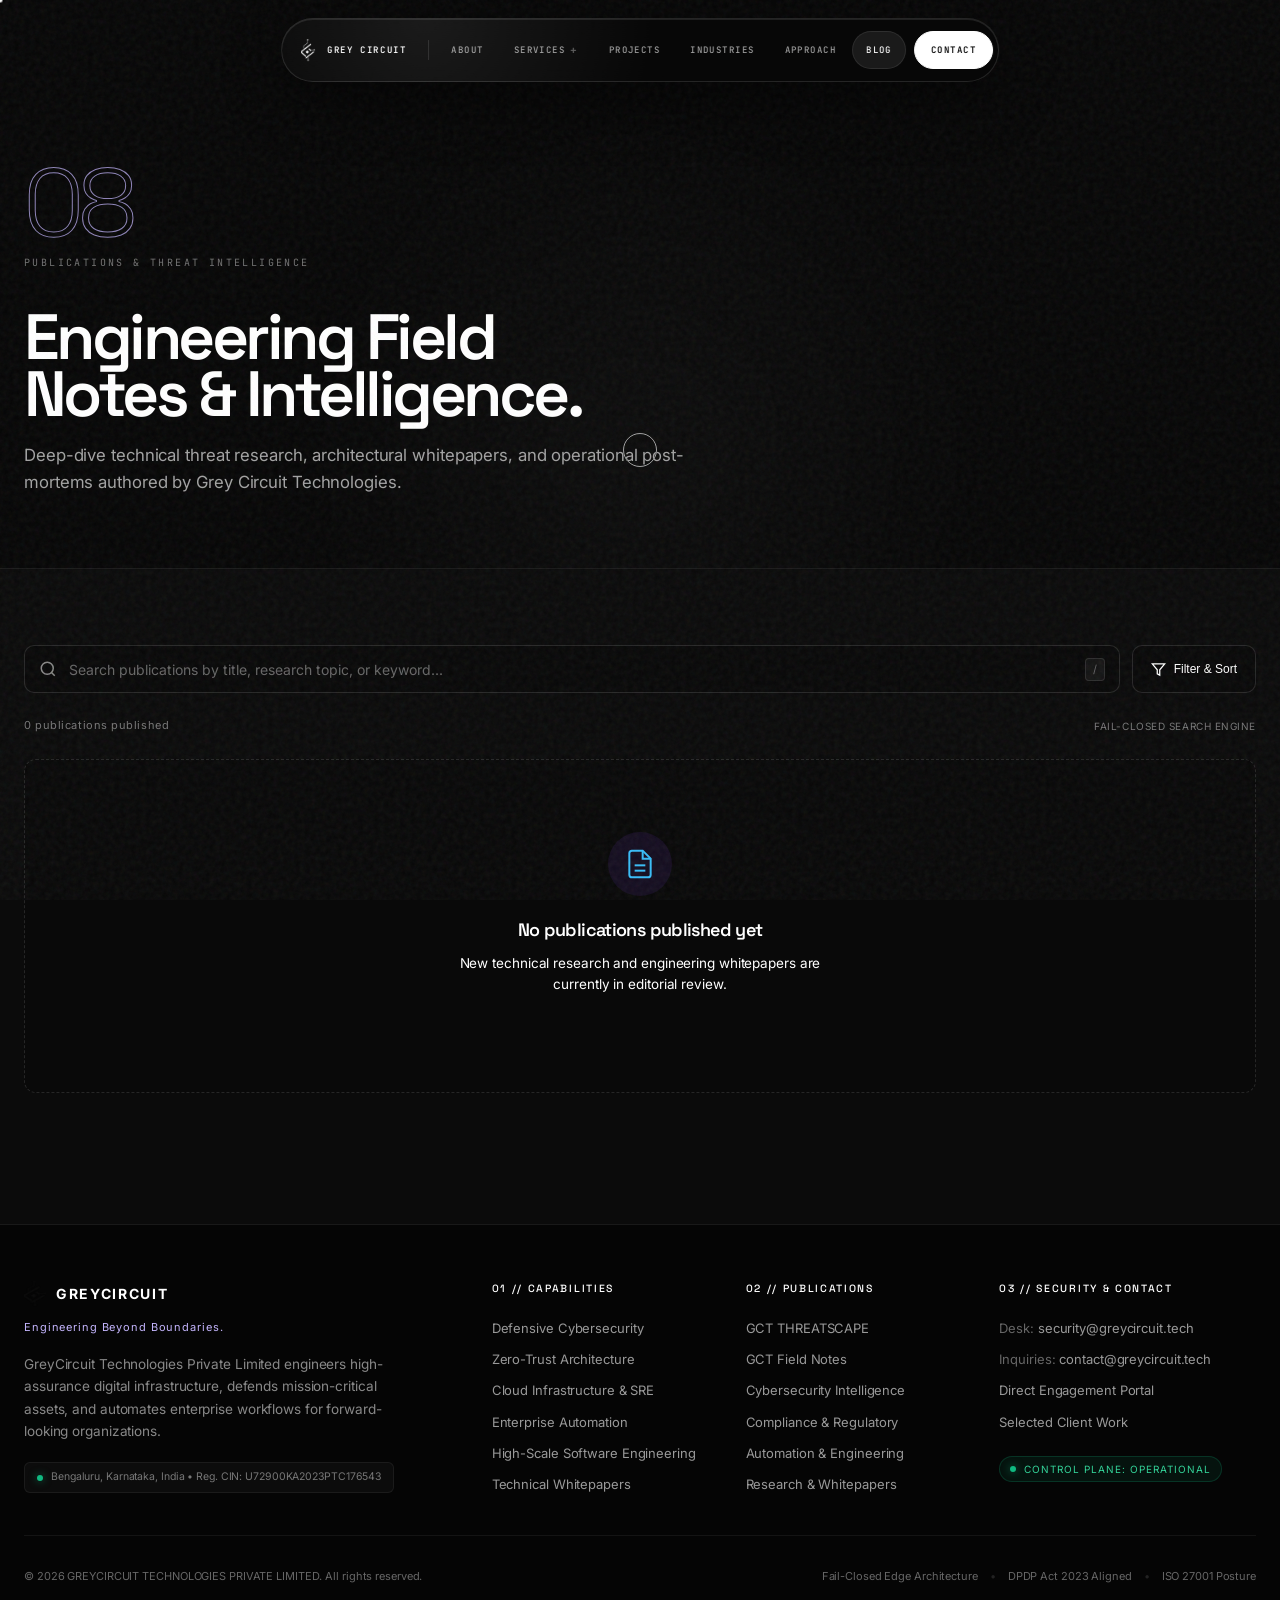
==== commit 02a834e7: "feat(editorial): remove sample articles, add fail-closed empty states and dynamic series tags" ====
--- a/index.html
+++ b/index.html
@@ -455,98 +455,26 @@
   <script src="script.js" defer></script>
   <script>
     (() => {
-      // Baseline Comprehensive Publications Dataset covering all 6 configured series
-      const BASELINE_ARTICLES = [
-        {
-          id: 'art-001',
-          slug: 'architecting-resilient-zero-trust-perimeters',
-          title: 'Architecting Resilient Zero-Trust Perimeters for Mission-Critical Infrastructure',
-          series: 'gct-threatscape',
-          seriesName: 'GCT THREATSCAPE',
-          seriesAccent: '#f43f5e',
-          seriesTag: 'THREAT-INTEL',
-          excerpt: 'An architectural breakdown of perimeter defenses, continuous cryptographic verification, and operational resilience under persistent state-sponsored adversaries.',
-          author: 'Ajoy A G',
-          readingTime: 6,
-          publishedAt: '2026-11-15T09:00:00Z'
-        },
-        {
-          id: 'art-002',
-          slug: 'autonomous-workflow-orchestration-high-throughput',
-          title: 'Autonomous Workflow Orchestration in High-Throughput Environments',
-          series: 'automation-engineering',
-          seriesName: 'Automation & Engineering',
-          seriesAccent: '#10b981',
-          seriesTag: 'AUTOMATION',
-          excerpt: 'How autonomous deterministic pipelines reduce operational toil by 78% while guaranteeing strict auditability, immutable trace logging, and idempotent state transitions.',
-          author: 'Ajoy A G',
-          readingTime: 4,
-          publishedAt: '2026-11-10T14:30:00Z'
-        },
-        {
-          id: 'art-003',
-          slug: 'dpdp-act-2023-enterprise-compliance-blueprint',
-          title: 'India DPDP Act 2023: Technical Architecture & Compliance Blueprint for Financial Systems',
-          series: 'regulatory-compliance',
-          seriesName: 'Compliance & Regulatory',
-          seriesAccent: '#f59e0b',
-          seriesTag: 'REGULATORY',
-          excerpt: 'Translating statutory data protection mandates into concrete technical controls, data fiduciary boundaries, purpose limitation primitives, and verifiable consent architectures.',
-          author: 'Ajoy A G',
-          readingTime: 8,
-          publishedAt: '2026-11-05T11:00:00Z'
-        },
-        {
-          id: 'art-004',
-          slug: 'sovereign-cloud-infrastructure-resilience-patterns',
-          title: 'Sovereign Multi-Region Infrastructure: Resilience Patterns for High-Availability Workloads',
-          series: 'gct-field-notes',
-          seriesName: 'GCT Field Notes',
-          seriesAccent: '#38bdf8',
-          seriesTag: 'FIELD-OPS',
-          excerpt: 'Production lessons and architectural patterns from multi-region distributed deployments designed to sustain systemic cloud failures without data divergence.',
-          author: 'Ajoy A G',
-          readingTime: 7,
-          publishedAt: '2026-10-28T08:15:00Z'
-        },
-        {
-          id: 'art-005',
-          slug: 'adversary-emulation-frameworks-state-sponsored-threats',
-          title: 'Adversary Emulation & Defensive Validation Against Advanced Persistent Threats',
-          series: 'cybersecurity-intelligence',
-          seriesName: 'Cybersecurity Intelligence',
-          seriesAccent: '#7c3aed',
-          seriesTag: 'STRATEGIC-INTEL',
-          excerpt: 'Systematic methodologies for emulating adversary TTPs, measuring defensive detection surface coverage, and validating telemetry pipeline fidelity.',
-          author: 'Ajoy A G',
-          readingTime: 9,
-          publishedAt: '2026-10-20T16:45:00Z'
-        },
-        {
-          id: 'art-006',
-          slug: 'formal-verification-distributed-cryptographic-protocols',
-          title: 'Formal Verification of Distributed Cryptographic Protocols in High-Assurance Networks',
-          series: 'research-whitepapers',
-          seriesName: 'Research & Whitepapers',
-          seriesAccent: '#c4b5fd',
-          seriesTag: 'RESEARCH',
-          excerpt: 'Applying automated mathematical theorem proving to verify safety, liveness, and fault-tolerance invariants in distributed consensus algorithms.',
-          author: 'Ajoy A G',
-          readingTime: 11,
-          publishedAt: '2026-10-12T13:00:00Z'
-        }
-      ];
-
-      // Series metadata registry
+      // No hardcoded sample or placeholder publications
+      const BASELINE_ARTICLES = [];
+
+      // Series metadata registry (supporting both slug and UUID lookups)
       const SERIES_MAP = {
-        'gct-threatscape': { name: 'GCT THREATSCAPE', accent: '#f43f5e', class: 'series-threatscape' },
-        'gct-field-notes': { name: 'GCT Field Notes', accent: '#38bdf8', class: 'series-field-notes' },
-        'cybersecurity-intelligence': { name: 'Cybersecurity Intelligence', accent: '#7c3aed', class: 'series-cybersecurity-intelligence' },
-        'regulatory-compliance': { name: 'Compliance & Regulatory', accent: '#f59e0b', class: 'series-regulatory-compliance' },
-        'automation-engineering': { name: 'Automation & Engineering', accent: '#10b981', class: 'series-automation-engineering' },
-        'research-whitepapers': { name: 'Research & Whitepapers', accent: '#c4b5fd', class: 'series-research-whitepapers' },
-        'threatscape': { name: 'GCT THREATSCAPE', accent: '#f43f5e', class: 'series-threatscape' },
-        'field-notes': { name: 'GCT Field Notes', accent: '#38bdf8', class: 'series-field-notes' }
+        'gct-threatscape': { name: 'GCT THREATSCAPE', accent: '#f43f5e', class: 'series-threatscape', slug: 'gct-threatscape' },
+        'gct-field-notes': { name: 'GCT Cybersecurity Field Notes', accent: '#38bdf8', class: 'series-field-notes', slug: 'gct-field-notes' },
+        'cybersecurity-intelligence': { name: 'Cybersecurity Intelligence Series', accent: '#7c3aed', class: 'series-cybersecurity-intelligence', slug: 'cybersecurity-intelligence' },
+        'regulatory-compliance': { name: 'Cybersecurity Regulatory & Compliance Series', accent: '#f59e0b', class: 'series-regulatory-compliance', slug: 'regulatory-compliance' },
+        'automation-engineering': { name: 'Automation & Engineering', accent: '#10b981', class: 'series-automation-engineering', slug: 'automation-engineering' },
+        'research-whitepapers': { name: 'Research & Whitepapers', accent: '#c4b5fd', class: 'series-research-whitepapers', slug: 'research-whitepapers' },
+        // Category UUIDs from database
+        '60abe20f-db1e-4e1c-87b0-2a163df609e4': { name: 'GCT THREATSCAPE', accent: '#f43f5e', class: 'series-threatscape', slug: 'gct-threatscape' },
+        'dac2f9ab-0df2-41e9-9dfc-0e6a79549a4c': { name: 'GCT Cybersecurity Field Notes', accent: '#38bdf8', class: 'series-field-notes', slug: 'gct-field-notes' },
+        '40580317-0092-470e-bc55-a16fc4fe23e5': { name: 'Cybersecurity Intelligence Series', accent: '#7c3aed', class: 'series-cybersecurity-intelligence', slug: 'cybersecurity-intelligence' },
+        '3c080890-182f-4d70-9295-7f3da2babdd7': { name: 'Cybersecurity Regulatory & Compliance Series', accent: '#f59e0b', class: 'series-regulatory-compliance', slug: 'regulatory-compliance' },
+        '9d20122e-02dd-47c5-b67a-bf3f97930d4d': { name: 'Automation & Engineering', accent: '#10b981', class: 'series-automation-engineering', slug: 'automation-engineering' },
+        '5bde1b8d-0d1b-449a-aaa9-b7c52ac3b517': { name: 'Research & Whitepapers', accent: '#c4b5fd', class: 'series-research-whitepapers', slug: 'research-whitepapers' },
+        'threatscape': { name: 'GCT THREATSCAPE', accent: '#f43f5e', class: 'series-threatscape', slug: 'gct-threatscape' },
+        'field-notes': { name: 'GCT Cybersecurity Field Notes', accent: '#38bdf8', class: 'series-field-notes', slug: 'gct-field-notes' }
       };
 
       let allArticles = [...BASELINE_ARTICLES];
@@ -652,7 +580,9 @@
 
         // Update Results Count Text
         if (resultsCountText) {
-          if (query) {
+          if (allArticles.length === 0) {
+            resultsCountText.textContent = '0 publications published';
+          } else if (query) {
             resultsCountText.textContent = `Found ${list.length} ${list.length === 1 ? 'publication' : 'publications'} matching "${activeSearchQuery}"`;
           } else if (activeSeries !== 'all') {
             const sMeta = getSeriesMeta(activeSeries);
@@ -669,6 +599,35 @@
         if (list.length === 0) {
           articlesContainer.style.display = 'none';
           emptyStateContainer.style.display = 'block';
+          if (allArticles.length === 0) {
+            emptyStateContainer.innerHTML = `
+              <div class="empty-icon-wrap">
+                <svg width="32" height="32" viewBox="0 0 24 24" fill="none" stroke="#38bdf8" stroke-width="1.5">
+                  <path d="M14 2H6a2 2 0 0 0-2 2v16a2 2 0 0 0 2 2h12a2 2 0 0 0 2-2V8z"></path>
+                  <polyline points="14 2 14 8 20 8"></polyline>
+                  <line x1="16" y1="13" x2="8" y2="13"></line>
+                  <line x1="16" y1="17" x2="8" y2="17"></line>
+                </svg>
+              </div>
+              <h3 class="font-space text-white">No publications published yet</h3>
+              <p class="font-inter text-muted">New technical research and engineering whitepapers are currently in editorial review.</p>
+            `;
+          } else {
+            emptyStateContainer.innerHTML = `
+              <div class="empty-icon-wrap">
+                <svg width="32" height="32" viewBox="0 0 24 24" fill="none" stroke="#c4b5fd" stroke-width="1.5">
+                  <circle cx="11" cy="11" r="8"></circle>
+                  <line x1="21" y1="21" x2="16.65" y2="16.65"></line>
+                  <line x1="11" y1="8" x2="11" y2="12"></line>
+                  <line x1="11" y1="14" x2="11.01" y2="14"></line>
+                </svg>
+              </div>
+              <h3 class="font-space text-white">No publications match your criteria</h3>
+              <p class="font-inter text-muted">We couldn't find any articles matching your search query or filter combination.</p>
+              <button type="button" id="btn-empty-reset" class="btn-empty-reset font-jetbrains">Reset All Filters</button>
+            `;
+            document.getElementById('btn-empty-reset')?.addEventListener('click', resetAllFilters);
+          }
         } else {
           emptyStateContainer.style.display = 'none';
           articlesContainer.style.display = 'grid';
@@ -973,7 +932,7 @@
       emptyResetBtn?.addEventListener('click', resetAllFilters);
       clearAllChipsBtn?.addEventListener('click', resetAllFilters);
 
-      // Attempt Supabase live fetch and merge seamlessly
+      // Attempt Supabase live fetch of published articles
       (async () => {
         try {
           const cfg = window.__GCT_CONFIG__ || null;
@@ -983,15 +942,14 @@
             });
             if (artRes.ok) {
               const remote = await artRes.json();
-              if (remote && Array.isArray(remote) && remote.length > 0) {
-                // Map remote articles
-                const mappedRemote = remote.map(r => {
+              if (remote && Array.isArray(remote)) {
+                allArticles = remote.map(r => {
                   const sMeta = getSeriesMeta(r.category_id);
                   return {
                     id: r.id,
                     slug: r.slug,
                     title: r.title,
-                    series: r.category_id || 'gct-threatscape',
+                    series: sMeta.slug || r.category_id || 'gct-threatscape',
                     seriesName: sMeta.name,
                     seriesAccent: sMeta.accent,
                     seriesTag: sMeta.name.split(' ')[0],
@@ -1001,16 +959,11 @@
                     publishedAt: r.published_at || r.created_at
                   };
                 });
-
-                // Merge without duplicate slugs
-                const localSlugs = new Set(BASELINE_ARTICLES.map(b => b.slug));
-                const uniqueRemote = mappedRemote.filter(r => !localSlugs.has(r.slug));
-                allArticles = [...mappedRemote, ...BASELINE_ARTICLES.filter(b => !mappedRemote.some(r => r.slug === b.slug))];
               }
             }
           }
         } catch (err) {
-          console.warn('[GCT Blog] Running in self-contained resilient fallback mode:', err.message);
+          console.warn('[GCT Blog] Supabase fetch warning:', err.message);
         } finally {
           applyFiltersAndRender();
         }
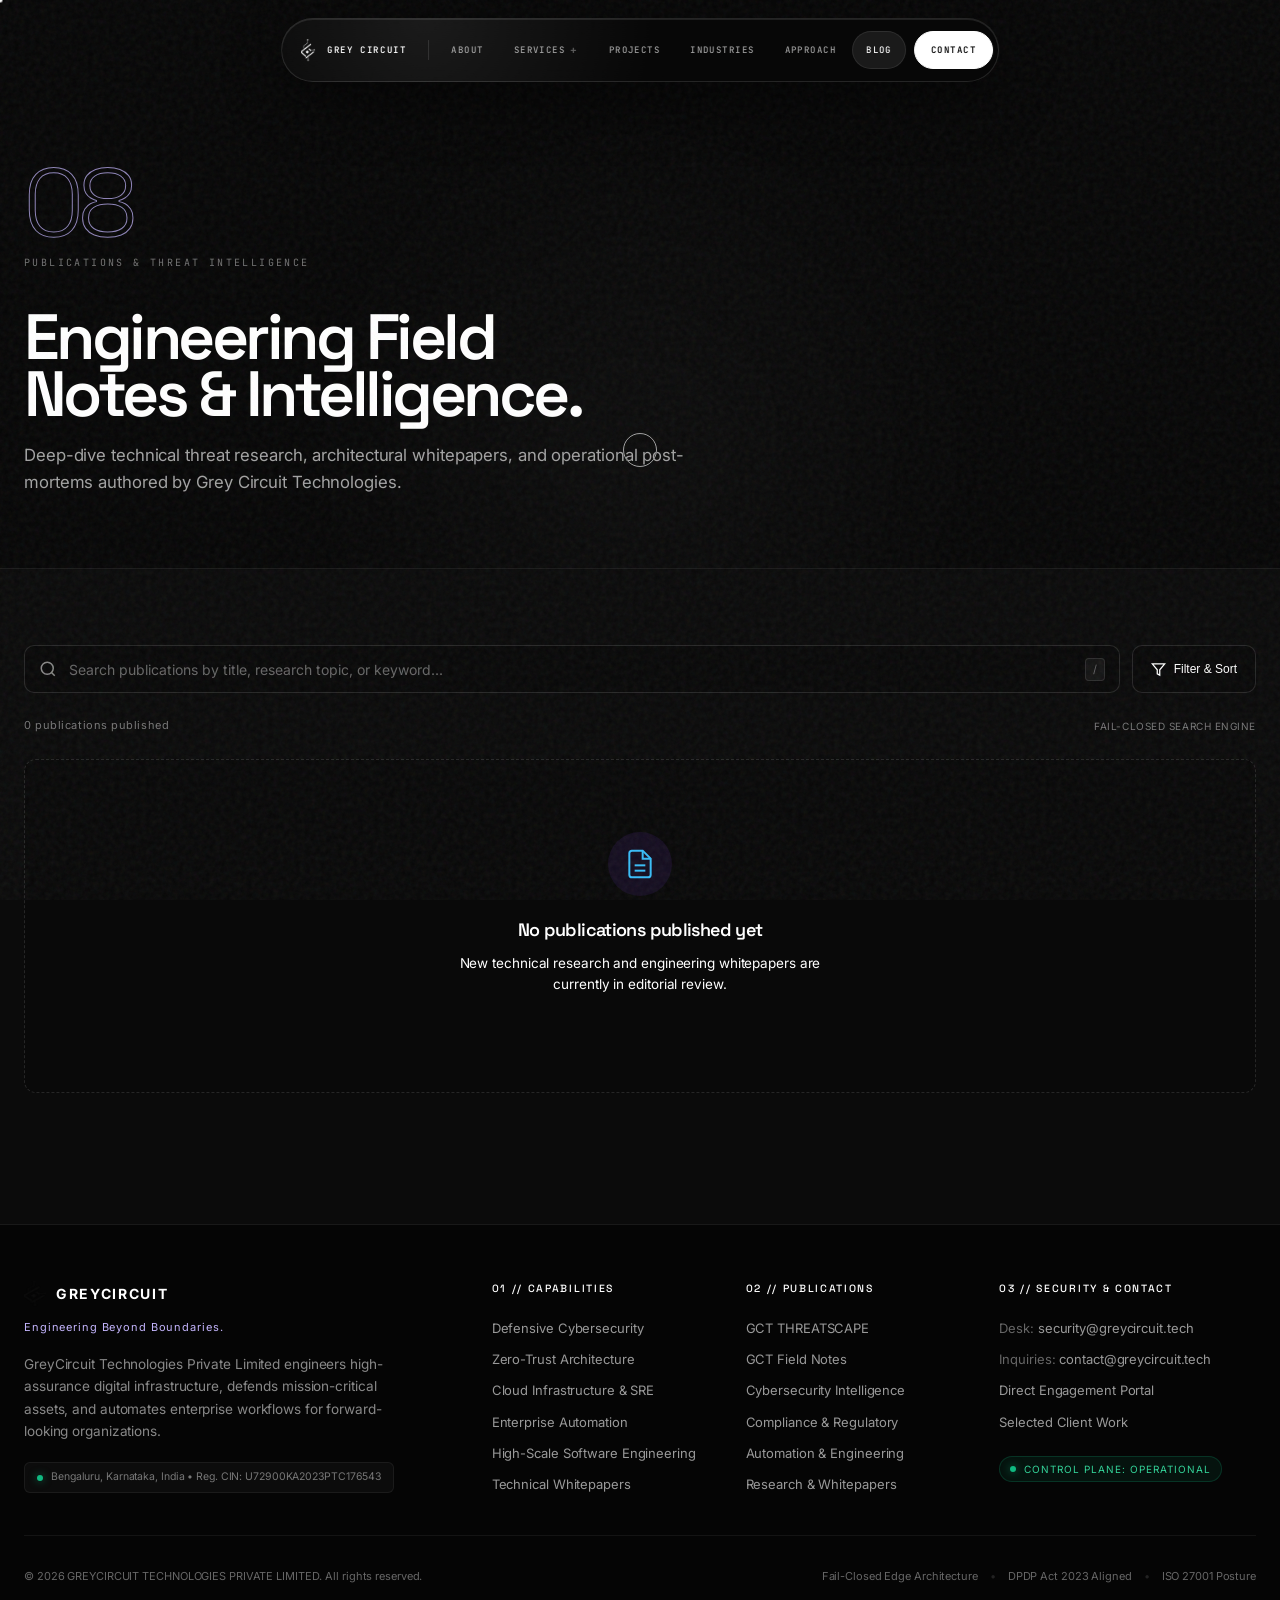
==== commit ac1f8563: "fix: add authorization header to article fetches" ====
--- a/index.html
+++ b/index.html
@@ -938,7 +938,10 @@
           const cfg = window.__GCT_CONFIG__ || null;
           if (cfg && cfg.supabaseUrl && cfg.anonKey) {
             const artRes = await fetch(`${cfg.supabaseUrl}/rest/v1/articles?status=eq.published&order=published_at.desc`, {
-              headers: { apikey: cfg.anonKey }
+              headers: {
+                apikey: cfg.anonKey,
+                Authorization: `Bearer ${cfg.anonKey}`
+              }
             });
             if (artRes.ok) {
               const remote = await artRes.json();
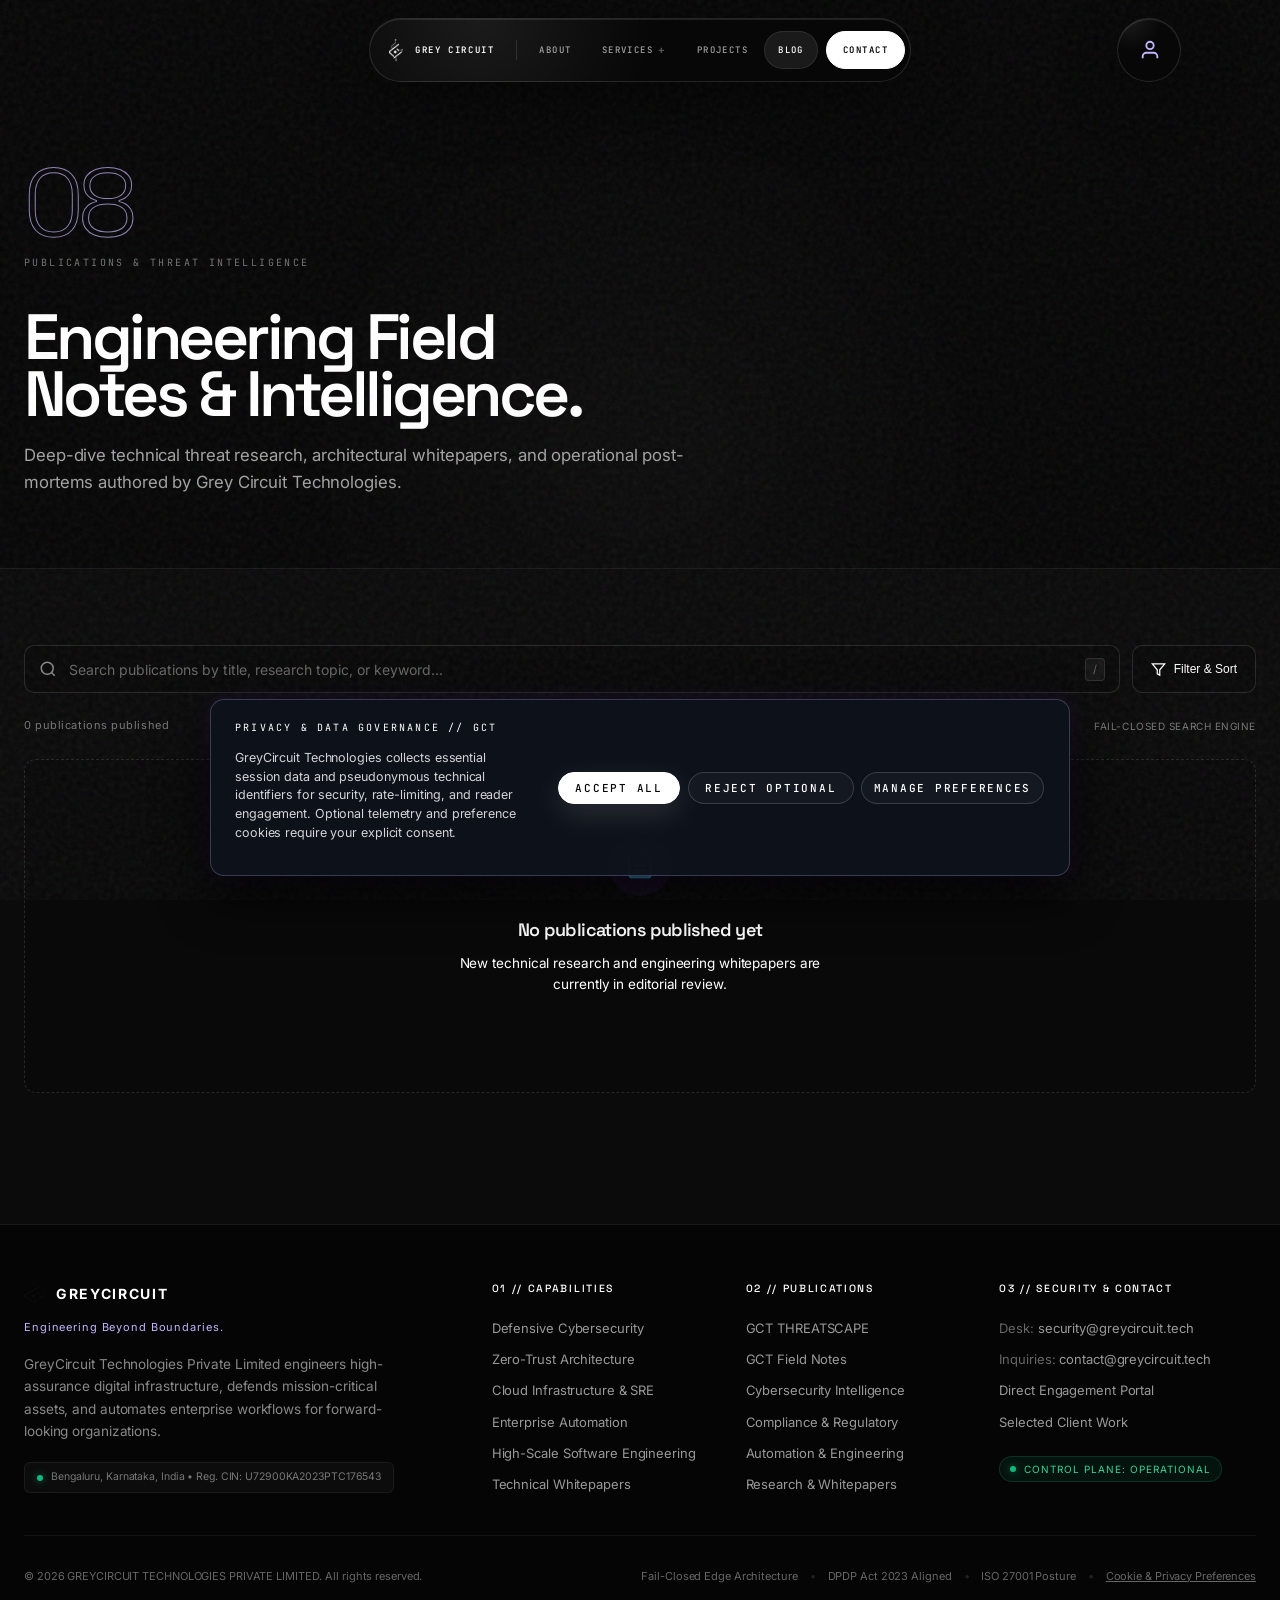
==== commit f2bcf730: "feat: implement blog reader identity and engagement" ====
--- a/index.html
+++ b/index.html
@@ -155,8 +155,6 @@
 <body class="selection-invert">
   <a href="#main-content" class="skip-link">Skip to main content</a>
   <div class="noise-overlay" aria-hidden="true"></div>
-  <div id="cursor-dot" aria-hidden="true"></div>
-  <div id="cursor-ring" aria-hidden="true"></div>
 
   <!-- Primary Navigation (Dynamic Island + Mobile Slide-Out Drawer) -->
   <header>
@@ -187,8 +185,6 @@
           </div>
 
           <a href="https://greycircuit.tech/projects/project.html" class="island-link magnetic" data-magnetic>Projects</a>
-          <a href="https://greycircuit.tech#industries" class="island-link magnetic" data-magnetic>Industries</a>
-          <a href="https://greycircuit.tech#approach" class="island-link magnetic" data-magnetic>Approach</a>
           <a href="https://blog.greycircuit.tech" class="island-link magnetic is-active-section" data-magnetic>Blog</a>
         </div>
 
@@ -201,6 +197,22 @@
         </button>
       </div>
     </nav>
+
+    <!-- Reader Profile Stationary Avatar & Right-Expanding Greeting Capsule -->
+    <div class="reader-profile-widget" id="reader-profile-widget" aria-label="Reader Profile & Settings">
+      <button type="button" class="profile-capsule-btn" id="btn-reader-profile" aria-expanded="false" aria-haspopup="dialog" title="Reader Profile & Preferences">
+        <div class="profile-avatar-wrap" id="profile-avatar-wrap">
+          <svg class="profile-avatar-svg" width="20" height="20" viewBox="0 0 24 24" fill="none" stroke="currentColor" stroke-width="2" aria-hidden="true">
+            <path d="M20 21v-2a4 4 0 0 0-4-4H8a4 4 0 0 0-4 4v2"></path>
+            <circle cx="12" cy="7" r="4"></circle>
+          </svg>
+        </div>
+        <div class="profile-greeting-shelf" id="profile-greeting-shelf" aria-hidden="true">
+          <span class="greeting-prefix font-mono text-2xs" id="greeting-prefix">Hi,</span>
+          <span class="greeting-name font-jetbrains" id="greeting-name">Guest</span>
+        </div>
+      </button>
+    </div>
 
     <!-- Accessible Mobile Slide-Out Drawer -->
     <div class="mobile-drawer-backdrop" id="mobile-drawer-backdrop" hidden></div>
@@ -220,10 +232,9 @@
           <a href="https://greycircuit.tech/services/swe-service/software-engineering.html">→ Software Engineering</a>
         </div>
         <a href="https://greycircuit.tech/projects/project.html" class="mobile-drawer-link">04 / Selected Projects</a>
-        <a href="https://greycircuit.tech#industries" class="mobile-drawer-link">05 / Industries</a>
-        <a href="https://greycircuit.tech#approach" class="mobile-drawer-link">06 / Execution Model</a>
-        <a href="https://greycircuit.tech/whitepaper.html" class="mobile-drawer-link">07 / Whitepaper</a>
-        <a href="https://blog.greycircuit.tech" class="mobile-drawer-link active">08 / Blog</a>
+        <a href="https://greycircuit.tech/whitepaper.html" class="mobile-drawer-link">05 / Whitepaper</a>
+        <a href="https://blog.greycircuit.tech" class="mobile-drawer-link active">06 / Blog</a>
+        <button type="button" class="mobile-drawer-link" id="btn-mobile-reader-profile" style="background:none;border:none;width:100%;text-align:left;cursor:pointer;">07 / Reader Profile</button>
         <a href="https://greycircuit.tech#contact" class="mobile-drawer-cta">Start a Conversation ↗</a>
       </nav>
     </aside>
@@ -445,13 +456,217 @@
           <span>DPDP Act 2023 Aligned</span>
           <span class="footer-sep">&bull;</span>
           <span>ISO 27001 Posture</span>
+          <span class="footer-sep">&bull;</span>
+          <a href="#" id="link-privacy-preferences" style="color: inherit; text-decoration: underline;">Cookie &amp; Privacy Preferences</a>
         </div>
       </div>
     </div>
   </footer>
 
+  <!-- Reader Profile Modal -->
+  <div class="reader-modal-backdrop" id="reader-profile-backdrop"></div>
+  <aside class="reader-profile-modal font-inter" id="reader-profile-modal" role="dialog" aria-modal="true" aria-labelledby="modal-profile-title" aria-hidden="true">
+    <div class="reader-modal-header">
+      <div class="d-flex align-items-center gap-2">
+        <span class="font-mono text-2xs uppercase tracking-widest text-muted">READER // CONTROL PLANE</span>
+        <span id="modal-auth-mode-badge" class="badge bg-secondary font-jetbrains" style="font-size: 10px;">Guest Mode</span>
+      </div>
+      <button type="button" class="btn-close-profile-modal" style="background:none; border:none; color:#fff; font-size:20px; cursor:pointer;" aria-label="Close dialog">&times;</button>
+    </div>
+
+    <div class="reader-modal-body">
+      <!-- SECTION 01 — IDENTITY OVERVIEW -->
+      <div class="reader-modal-section no-border" id="modal-sec-overview">
+        <div class="reader-section-header">
+          <span class="reader-section-label">01 // IDENTITY OVERVIEW</span>
+        </div>
+        <div id="modal-guest-notice" class="modal-guest-warning font-jetbrains" style="display: none;">
+          <div class="guest-warning-title">GUEST SESSION ACTIVE</div>
+          <p class="guest-warning-desc">
+            Your pseudonymous guest identity is temporary and tied strictly to this browser session. It does not carry across browsers or devices. Connecting a verified identity provider enables persistent cross-device identity, comments attribution, and authenticated profile control.
+          </p>
+        </div>
+      </div>
+
+      <!-- SECTION 02 — PERSONAL PROFILE -->
+      <div class="reader-modal-section" id="modal-sec-profile">
+        <div class="reader-section-header">
+          <span class="reader-section-label">02 // PERSONAL PROFILE</span>
+        </div>
+        <div class="profile-form-grid">
+          <div class="form-group">
+            <label for="modal-profile-name" class="form-label font-mono text-2xs uppercase tracking-widest text-muted">Display Name</label>
+            <input type="text" id="modal-profile-name" class="form-input" placeholder="e.g. Dr. Jane Doe" maxlength="100" />
+          </div>
+          <div class="form-group">
+            <label for="modal-profile-email" class="form-label font-mono text-2xs uppercase tracking-widest text-muted">Work Email (Confidential)</label>
+            <input type="email" id="modal-profile-email" class="form-input" placeholder="Not provided (session only)" readonly />
+            <div class="font-mono text-2xs text-muted mt-1" style="font-size: 10px; color: #71717a;">* Retained strictly for verification and rate-limiting. Never exposed publicly.</div>
+          </div>
+        </div>
+        <div class="form-group">
+          <label for="modal-profile-bio" class="form-label font-mono text-2xs uppercase tracking-widest text-muted">Short Biography</label>
+          <textarea id="modal-profile-bio" class="form-textarea" rows="2" placeholder="Technical focus or systems research background..." maxlength="250"></textarea>
+        </div>
+      </div>
+
+      <!-- SECTION 03 — ENGAGEMENT HISTORY -->
+      <div class="reader-modal-section" id="modal-sec-engagement">
+        <div class="reader-section-header">
+          <span class="reader-section-label">03 // ENGAGEMENT HISTORY</span>
+        </div>
+        <div id="modal-engagement-history">
+          <!-- Dynamically populated via reader-client.js -->
+        </div>
+      </div>
+
+      <!-- SECTION 04 — DATA RIGHTS & PRIVACY -->
+      <div class="reader-modal-section" id="modal-sec-privacy">
+        <div class="reader-section-header">
+          <span class="reader-section-label">04 // DATA RIGHTS &amp; PRIVACY (DPDP ACT 2023 / GDPR)</span>
+        </div>
+        <p class="font-jetbrains text-muted mb-3" style="font-size: 11px; line-height: 1.5; color: #a1a1aa;">
+          Clearing your guest session purges your pseudonymous tokens and local engagement records immediately from this browser. For authenticated accounts, server-side data deletion requests can be initiated securely.
+        </p>
+        <div class="d-flex flex-wrap gap-2">
+          <button type="button" class="btn btn-secondary btn-sm font-jetbrains" id="modal-btn-export-data" style="font-size: 11px; padding: 6px 14px;">
+            <svg width="13" height="13" viewBox="0 0 24 24" fill="none" stroke="currentColor" stroke-width="2" style="margin-right: 4px; vertical-align: -1px;"><path d="M21 15v4a2 2 0 0 1-2 2H5a2 2 0 0 1-2-2v-4"></path><polyline points="7 10 12 15 17 10"></polyline><line x1="12" y1="15" x2="12" y2="3"></line></svg>
+            Export Personal Data
+          </button>
+          <button type="button" class="btn btn-outline-danger btn-sm font-jetbrains" id="modal-btn-delete-account" style="font-size: 11px; padding: 6px 14px; color: #f87171; border-color: rgba(239,68,68,0.4);">
+            <svg width="13" height="13" viewBox="0 0 24 24" fill="none" stroke="currentColor" stroke-width="2" style="margin-right: 4px; vertical-align: -1px;"><polyline points="3 6 5 6 21 6"></polyline><path d="M19 6v14a2 2 0 0 1-2 2H7a2 2 0 0 1-2-2V6m3 0V4a2 2 0 0 1 2-2h4a2 2 0 0 1 2 2v2"></path></svg>
+            Clear Session / Deletion
+          </button>
+          <button type="button" class="btn btn-secondary btn-sm font-jetbrains" id="modal-btn-privacy-pref" style="font-size: 11px; padding: 6px 14px;">
+            <svg width="13" height="13" viewBox="0 0 24 24" fill="none" stroke="currentColor" stroke-width="2" style="margin-right: 4px; vertical-align: -1px;"><circle cx="12" cy="12" r="3"></circle><path d="M19.4 15a1.65 1.65 0 0 0 .33 1.82l.06.06a2 2 0 0 1 0 2.83 2 2 0 0 1-2.83 0l-.06-.06a1.65 1.65 0 0 0-1.82-.33 1.65 1.65 0 0 0-1 1.51V21a2 2 0 0 1-2 2 2 2 0 0 1-2-2v-.09A1.65 1.65 0 0 0 9 19.4a1.65 1.65 0 0 0-1.82.33l-.06.06a2 2 0 0 1-2.83 0 2 2 0 0 1 0-2.83l.06-.06a1.65 1.65 0 0 0 .33-1.82 1.65 1.65 0 0 0-1.51-1H3a2 2 0 0 1-2-2 2 2 0 0 1 2-2h.09A1.65 1.65 0 0 0 4.6 9a1.65 1.65 0 0 0-.33-1.82l-.06-.06a2 2 0 0 1 0-2.83 2 2 0 0 1 2.83 0l.06.06a1.65 1.65 0 0 0 1.82.33H9a1.65 1.65 0 0 0 1-1.51V3a2 2 0 0 1 2-2 2 2 0 0 1 2 2v.09a1.65 1.65 0 0 0 1 1.51 1.65 1.65 0 0 0 1.82-.33l.06-.06a2 2 0 0 1 2.83 0 2 2 0 0 1 0 2.83l-.06.06a1.65 1.65 0 0 0-.33 1.82V9a1.65 1.65 0 0 0 1.51 1H21a2 2 0 0 1 2 2 2 2 0 0 1-2 2h-.09a1.65 1.65 0 0 0-1.51 1z"></path></svg>
+            Privacy Preferences
+          </button>
+        </div>
+      </div>
+
+      <!-- SECTION 05 — IDENTITY PROVIDERS -->
+      <div class="reader-modal-section" id="modal-sec-providers">
+        <div class="reader-section-header">
+          <span class="reader-section-label">05 // IDENTITY PROVIDERS</span>
+        </div>
+        <p class="text-muted font-jetbrains mb-3" style="font-size: 11px; line-height: 1.45; color: #a1a1aa;">
+          Connect a verified identity provider to maintain persistent authenticated identity, signed comments, and engagement across supported devices.
+        </p>
+        <div id="modal-identity-providers-list" class="d-flex flex-column gap-2">
+          <!-- Populated dynamically via extensible provider registry -->
+        </div>
+      </div>
+    </div>
+
+    <div class="reader-modal-footer">
+      <button type="button" class="btn btn-primary font-jetbrains" id="modal-btn-save-profile">Save Profile</button>
+      <button type="button" class="btn btn-secondary font-jetbrains btn-close-profile-modal">Close</button>
+    </div>
+  </aside>
+
+  <!-- Cookie & Privacy Preferences Modal (DPDP Act 2023 / GDPR) -->
+  <div class="reader-modal-backdrop" id="cookie-preferences-backdrop"></div>
+  <aside class="cookie-preferences-modal font-inter" id="cookie-preferences-modal" role="dialog" aria-modal="true" aria-labelledby="modal-cookie-title" aria-hidden="true">
+    <div class="reader-modal-header">
+      <div class="d-flex align-items-center gap-2">
+        <span class="font-mono text-2xs uppercase tracking-widest text-muted">DATA GOVERNANCE // PREFERENCES</span>
+        <span class="badge bg-secondary font-jetbrains" style="font-size: 10px;">DPDP 2023 Aligned</span>
+      </div>
+      <button type="button" class="btn-close-cookie-modal" style="background:none; border:none; color:#a1a1aa; font-size:20px; cursor:pointer;" aria-label="Close dialog">&times;</button>
+    </div>
+
+    <div class="reader-modal-body" style="overflow-y: auto; max-height: calc(88vh - 140px); display: flex; flex-direction: column; gap: 16px;">
+      <div>
+        <h3 id="modal-cookie-title" class="font-jetbrains" style="font-size: 15px; font-weight: 600; color: #fff; margin-bottom: 6px;">Privacy &amp; Cookie Preferences</h3>
+        <p class="font-mono text-xs" style="color: #a1a1aa; line-height: 1.5; margin-bottom: 0;">
+          Configure how GreyCircuit Technologies stores and accesses data in your browser. All identifiers are stored locally on your device in compliance with the Digital Personal Data Protection Act (DPDP) 2023 and GDPR guidelines.
+        </p>
+      </div>
+
+      <!-- Preference Options List -->
+      <div style="display: flex; flex-direction: column; gap: 12px;">
+        <!-- Option 1: Essential (Required) -->
+        <div style="background: rgba(255,255,255,0.02); border: 1px solid rgba(255,255,255,0.08); border-radius: 8px; padding: 14px 16px;">
+          <div style="display: flex; align-items: flex-start; justify-content: space-between; gap: 12px;">
+            <div>
+              <div style="display: flex; align-items: center; gap: 8px;">
+                <span class="font-jetbrains" style="font-size: 13px; font-weight: 600; color: #fff;">Strictly Essential &amp; Security</span>
+                <span class="badge font-mono" style="font-size: 9px; background: rgba(34,197,94,0.15); color: #4ade80; border: 1px solid rgba(34,197,94,0.3);">Always Active</span>
+              </div>
+              <p class="font-mono text-xs" style="color: #71717a; margin-top: 4px; margin-bottom: 0; line-height: 1.4;">
+                Required for core website navigation, rate-limiting fraud protection, session security tokens, and consent record storage.
+              </p>
+            </div>
+            <input type="checkbox" checked disabled style="cursor: not-allowed; accent-color: #3b82f6; width: 16px; height: 16px; margin-top: 3px;">
+          </div>
+        </div>
+
+        <!-- Option 2: Reader Preferences -->
+        <div style="background: rgba(255,255,255,0.02); border: 1px solid rgba(255,255,255,0.08); border-radius: 8px; padding: 14px 16px;">
+          <div style="display: flex; align-items: flex-start; justify-content: space-between; gap: 12px;">
+            <div>
+              <span class="font-jetbrains" style="font-size: 13px; font-weight: 600; color: #fff;">Functional &amp; Reader Identity</span>
+              <p class="font-mono text-xs" style="color: #71717a; margin-top: 4px; margin-bottom: 0; line-height: 1.4;">
+                Preserves your guest display name, profile biography, avatar styling, and engagement state locally across visits.
+              </p>
+            </div>
+            <input type="checkbox" id="pref-category-preferences" checked style="cursor: pointer; accent-color: #3b82f6; width: 16px; height: 16px; margin-top: 3px;">
+          </div>
+        </div>
+
+        <!-- Option 3: Analytics / Telemetry -->
+        <div style="background: rgba(255,255,255,0.02); border: 1px solid rgba(255,255,255,0.08); border-radius: 8px; padding: 14px 16px;">
+          <div style="display: flex; align-items: flex-start; justify-content: space-between; gap: 12px;">
+            <div>
+              <span class="font-jetbrains" style="font-size: 13px; font-weight: 600; color: #fff;">Telemetry &amp; Diagnostics</span>
+              <p class="font-mono text-xs" style="color: #71717a; margin-top: 4px; margin-bottom: 0; line-height: 1.4;">
+                Pseudonymous telemetry to evaluate article popularity, performance metrics, and application stability. No commercial ad tracking.
+              </p>
+            </div>
+            <input type="checkbox" id="pref-category-analytics" style="cursor: pointer; accent-color: #3b82f6; width: 16px; height: 16px; margin-top: 3px;">
+          </div>
+        </div>
+      </div>
+
+      <!-- Legal Notice & Data Protection Officer Contact -->
+      <div style="padding: 10px 14px; background: rgba(59,130,246,0.05); border: 1px solid rgba(59,130,246,0.15); border-radius: 8px;">
+        <p class="font-mono text-2xs" style="color: #93c5fd; margin-bottom: 0; line-height: 1.4;">
+          <strong>Data Fiduciary:</strong> GreyCircuit Technologies Private Limited.<br>
+          For privacy inquiries or to exercise your DPDP statutory rights (Correction, Erasure, Grievance), contact our grievance officer at <a href="mailto:privacy@greycircuit.tech" style="color: #60a5fa; text-decoration: underline;">privacy@greycircuit.tech</a>.
+        </p>
+      </div>
+    </div>
+
+    <div class="reader-modal-footer" style="padding: 1rem 1.6rem; border-top: 1px solid rgba(255,255,255,0.07); display: flex; align-items: center; justify-content: space-between; gap: 10px; background: rgba(255,255,255,0.015);">
+      <button type="button" class="btn btn-secondary btn-sm font-jetbrains btn-close-cookie-modal" style="font-size: 11px; padding: 7px 14px;">Cancel</button>
+      <div style="display: flex; gap: 8px;">
+        <button type="button" class="btn btn-secondary btn-sm font-jetbrains" id="btn-pref-reject-all" style="font-size: 11px; padding: 7px 14px;">Reject Optional</button>
+        <button type="button" class="btn btn-primary btn-sm font-jetbrains" id="btn-save-cookie-preferences" style="font-size: 11px; padding: 7px 16px;">Save Preferences</button>
+      </div>
+    </div>
+  </aside>
+
+  <!-- First-Visit Privacy & Cookie Consent Banner (Section 12) -->
+  <div class="privacy-consent-banner" id="privacy-consent-banner" role="region" aria-label="Privacy and Cookie Consent">
+    <div class="consent-inner">
+      <div style="flex: 1; min-width: 280px;">
+        <div class="font-mono text-2xs uppercase tracking-widest text-muted mb-1">PRIVACY &amp; DATA GOVERNANCE // GCT</div>
+        <p class="small text-light mb-0" style="font-size: 12.5px; line-height: 1.5; color: #d4d4d8;">
+          GreyCircuit Technologies collects essential session data and pseudonymous technical identifiers for security, rate-limiting, and reader engagement. Optional telemetry and preference cookies require your explicit consent.
+        </p>
+      </div>
+      <div class="consent-actions font-jetbrains">
+        <button type="button" class="btn btn-primary btn-sm" id="btn-consent-accept-all" style="padding: 8px 16px; font-size: 11px;">Accept All</button>
+        <button type="button" class="btn btn-secondary btn-sm" id="btn-consent-reject-opt" style="padding: 8px 16px; font-size: 11px;">Reject Optional</button>
+        <button type="button" class="btn btn-secondary btn-sm" id="btn-consent-manage" style="padding: 8px 12px; font-size: 11px;">Manage Preferences</button>
+      </div>
+    </div>
+  </div>
+
   <!-- Public Configuration & Dynamic Content Hydration Script -->
   <script src="config.js"></script>
+  <script src="vendor/supabase/supabase.js"></script>
+  <script src="reader-client.js" defer></script>
   <script src="script.js" defer></script>
   <script>
     (() => {
@@ -508,6 +723,26 @@
 
       function escapeHtml(str) {
         return String(str || '').replace(/&/g, '&amp;').replace(/</g, '&lt;').replace(/>/g, '&gt;').replace(/"/g, '&quot;');
+      }
+
+      function resolveArticleImageUrl(rawPath, baseUrl) {
+        if (!rawPath || typeof rawPath !== 'string') return null;
+        const trimmed = rawPath.trim();
+        if (!trimmed) return null;
+        // Strict security filtering: reject unsafe schemes
+        if (/^(?:javascript|data|file|vbscript):/i.test(trimmed)) return null;
+        // Secure external HTTPS URLs pass through directly
+        if (/^https:\/\//i.test(trimmed)) return trimmed;
+        // Insecure http is rejected to ensure HTTPS-only compliance
+        if (/^http:\/\//i.test(trimmed)) return null;
+        try {
+          const loc = new URL(baseUrl || window.location.href);
+          const cleanRelative = trimmed.replace(/^\/+/, '');
+          const baseDir = loc.pathname.substring(0, loc.pathname.lastIndexOf('/') + 1) || '/';
+          return new URL(cleanRelative, loc.origin + baseDir).href;
+        } catch (e) {
+          return null;
+        }
       }
 
       function highlightText(text, query) {
@@ -634,9 +869,25 @@
           articlesContainer.innerHTML = list.map(a => {
             const meta = getSeriesMeta(a.series);
             const dateStr = a.publishedAt ? new Date(a.publishedAt).toLocaleDateString('en-US', { month: 'short', day: 'numeric', year: 'numeric' }) : 'Nov 2026';
+            const resolvedImg = resolveArticleImageUrl(a.featuredImage || a.featured_image);
+            const coverHtml = resolvedImg
+              ? `<div class="insight-cover-wrap">
+                   <img src="${escapeHtml(resolvedImg)}" alt="${escapeHtml(a.title)}" class="insight-cover-img" loading="lazy" onerror="this.style.display='none'; if(this.nextElementSibling) this.nextElementSibling.style.display='flex';" />
+                   <div class="insight-cover-fallback" style="display: none; background: radial-gradient(circle at 80% 20%, ${meta.accent}22, transparent 65%), linear-gradient(135deg, rgba(20, 24, 35, 0.95), rgba(10, 12, 18, 0.98));">
+                     <div class="insight-cover-accent-bar" style="background: ${meta.accent};"></div>
+                     <span class="insight-cover-kicker font-mono text-2xs uppercase tracking-widest" style="color: ${meta.accent};">${escapeHtml(meta.name)}</span>
+                   </div>
+                 </div>`
+              : `<div class="insight-cover-wrap">
+                   <div class="insight-cover-fallback" style="display: flex; background: radial-gradient(circle at 80% 20%, ${meta.accent}22, transparent 65%), linear-gradient(135deg, rgba(20, 24, 35, 0.95), rgba(10, 12, 18, 0.98));">
+                     <div class="insight-cover-accent-bar" style="background: ${meta.accent};"></div>
+                     <span class="insight-cover-kicker font-mono text-2xs uppercase tracking-widest" style="color: ${meta.accent};">${escapeHtml(meta.name)}</span>
+                   </div>
+                 </div>`;
 
             return `
               <a href="article.html?slug=${encodeURIComponent(a.slug)}" class="insight-card glass-panel article-card ${meta.class}" data-series="${escapeHtml(a.series)}">
+                ${coverHtml}
                 <div>
                   <div class="status-pill font-mono text-2xs uppercase tracking-widest" style="width: fit-content; margin-bottom: 1.25rem; color: ${meta.accent}; border-color: ${meta.accent}44;">
                     ${escapeHtml(a.seriesName || meta.name)}
@@ -957,6 +1208,7 @@
                     seriesAccent: sMeta.accent,
                     seriesTag: sMeta.name.split(' ')[0],
                     excerpt: r.excerpt,
+                    featuredImage: r.featured_image,
                     author: 'Ajoy A G',
                     readingTime: r.reading_time_minutes || 5,
                     publishedAt: r.published_at || r.created_at
--- a/styles.css
+++ b/styles.css
@@ -315,49 +315,15 @@
 }
 
 /* ==========================================================================
-   CUSTOM CURSOR & AMBIENT LIGHTING
+   NATIVE BROWSER MOUSE CURSOR BEHAVIOUR & AMBIENT LIGHTING
    ========================================================================== */
 
-@media (pointer: fine) {
-  body {
-    cursor: none;
-  }
-}
-
-#cursor-dot,
-#cursor-ring {
-  position: fixed;
-  top: 0;
-  left: 0;
-  transform: translate(-50%, -50%);
-  border-radius: 50%;
-  pointer-events: none;
-  z-index: 99999;
-  mix-blend-mode: difference;
-}
-
-#cursor-dot {
-  width: 5px;
-  height: 5px;
-  background: #ffffff;
-}
-
-#cursor-ring {
-  width: 34px;
-  height: 34px;
-  border: 1px solid rgba(255, 255, 255, 0.65);
-  transition: width 0.28s var(--ease-out-expo), height 0.28s var(--ease-out-expo), background-color 0.28s ease;
-}
-
-body.hovering #cursor-ring {
-  width: 60px;
-  height: 60px;
-  background: rgba(255, 255, 255, 0.08);
-  border-color: #ffffff;
-}
-
-body.hovering #cursor-dot {
-  opacity: 0;
+html, body {
+  cursor: auto;
+}
+
+a, button, [role="button"], input[type="submit"], input[type="button"], select, label[for], .btn, .magnetic, [data-magnetic] {
+  cursor: pointer;
 }
 
 .ambient-glow {
@@ -1855,7 +1821,9 @@
   }
 
   .dynamic-island {
-    width: calc(100vw - 24px) !important;
+    left: 12px !important;
+    right: calc(var(--nav-bar-h, 52px) + 20px) !important;
+    width: auto !important;
   }
 
   .island-shell {
@@ -2616,3 +2584,967 @@
   border-top-color: #c4b5fd;
   box-shadow: 0 12px 30px rgba(196, 181, 253, 0.15);
 }
+
+/* Publication Cover Wrapper & Fallback Styling (Synchronized with Corporate Design System) */
+.insight-card.article-card .insight-cover-wrap {
+  width: calc(100% + 4rem);
+  margin: -2rem -2rem 1.25rem -2rem;
+  height: 180px;
+  overflow: hidden;
+  position: relative;
+  background: rgba(255, 255, 255, 0.02);
+  border-bottom: 1px solid rgba(255, 255, 255, 0.06);
+}
+
+.insight-card.article-card .insight-cover-img {
+  width: 100%;
+  height: 100%;
+  object-fit: cover;
+  transition: transform 0.4s cubic-bezier(0.16, 1, 0.3, 1);
+  display: block;
+}
+
+.insight-card.article-card:hover .insight-cover-img {
+  transform: scale(1.05);
+}
+
+.insight-card.article-card .insight-cover-fallback {
+  display: flex;
+  align-items: flex-end;
+  padding: 1.25rem;
+  box-sizing: border-box;
+  width: 100%;
+  height: 100%;
+  position: absolute;
+  inset: 0;
+}
+
+.insight-card.article-card .insight-cover-accent-bar {
+  position: absolute;
+  top: 0;
+  left: 0;
+  right: 0;
+  height: 3px;
+}
+
+.insight-card.article-card .insight-cover-kicker {
+  font-size: 9px;
+  letter-spacing: 0.14em;
+  opacity: 0.85;
+}
+
+/* ==========================================================================
+   Section 9: Table of Contents — Scroll Margin Offset
+   ========================================================================== */
+.article-body h2,
+.article-body h3,
+.article-body h4,
+.article-main-column h2,
+.article-main-column h3,
+[id^="heading-"],
+.toc-target {
+  scroll-margin-top: 105px !important;
+}
+
+/* ==========================================================================
+   Section 3: Reader Profile Control (Stationary Avatar + Synchronized Nav System)
+   ========================================================================== */
+:root {
+  --nav-bar-h: 64px;
+  --nav-bar-w: 560px;
+}
+
+.reader-profile-widget {
+  position: fixed;
+  top: 18px;
+  left: min(calc(50% + (var(--nav-bar-w, 560px) / 2) + 10px), calc(100vw - var(--nav-bar-h, 64px) - 12px));
+  z-index: 99990;
+  height: var(--nav-bar-h, 64px);
+  display: flex;
+  align-items: center;
+  transform: translate3d(0, 0, 0);
+  transition: transform 0.45s var(--ease-out-expo), top 0.3s ease;
+  pointer-events: auto;
+}
+
+.reader-profile-widget.is-scrolled {
+  top: 12px;
+}
+
+.reader-profile-widget.is-hidden {
+  transform: translate3d(0, calc(-100% - 28px), 0);
+  pointer-events: none;
+}
+
+.profile-capsule-btn {
+  display: inline-flex;
+  align-items: center;
+  justify-content: flex-start;
+  height: var(--nav-bar-h, 64px);
+  width: var(--nav-bar-h, 64px);
+  min-width: var(--nav-bar-h, 64px);
+  padding: 0;
+  border-radius: 999px;
+  background: radial-gradient(circle at 20% 0%, rgba(255, 255, 255, 0.08), transparent 40%), rgba(7, 7, 7, 0.78);
+  border: 1px solid rgba(255, 255, 255, 0.12);
+  backdrop-filter: blur(24px) saturate(140%);
+  -webkit-backdrop-filter: blur(24px) saturate(140%);
+  box-shadow: 0 18px 60px rgba(0, 0, 0, 0.45), inset 0 1px 0 rgba(255, 255, 255, 0.1);
+  color: #ffffff;
+  cursor: pointer;
+  overflow: hidden;
+  outline: none;
+  box-sizing: border-box;
+  transition: width 0.35s cubic-bezier(0.16, 1, 0.3, 1), background 0.3s ease, border-color 0.3s ease, box-shadow 0.3s ease;
+}
+
+.reader-profile-widget.is-scrolled .profile-capsule-btn {
+  background: rgba(7, 7, 7, 0.9);
+  border-color: rgba(255, 255, 255, 0.18);
+}
+
+.profile-capsule-btn:focus-visible {
+  border-color: rgba(196, 181, 253, 0.6);
+  box-shadow: 0 0 0 2px rgba(124, 58, 237, 0.3);
+}
+
+.profile-avatar-wrap {
+  width: var(--nav-bar-h, 64px);
+  height: var(--nav-bar-h, 64px);
+  min-width: var(--nav-bar-h, 64px);
+  display: flex;
+  align-items: center;
+  justify-content: center;
+  flex-shrink: 0;
+  border-radius: 50%;
+  color: var(--accent-violet, #c4b5fd);
+  transition: transform 0.25s ease;
+  pointer-events: none;
+}
+
+.profile-avatar-wrap img {
+  width: calc(var(--nav-bar-h, 64px) - 24px);
+  height: calc(var(--nav-bar-h, 64px) - 24px);
+  min-width: 32px;
+  min-height: 32px;
+  border-radius: 50%;
+  object-fit: cover;
+  pointer-events: none;
+}
+
+.profile-avatar-svg {
+  width: 22px;
+  height: 22px;
+  stroke: var(--accent-violet, #c4b5fd);
+  pointer-events: none;
+}
+
+.profile-greeting-shelf {
+  display: inline-flex;
+  align-items: center;
+  gap: 5px;
+  max-width: 0;
+  opacity: 0;
+  overflow: hidden;
+  white-space: nowrap;
+  transition: max-width 0.35s cubic-bezier(0.16, 1, 0.3, 1), opacity 0.25s ease, padding 0.35s ease;
+  padding-right: 0;
+}
+
+.profile-greeting-shelf .greeting-prefix {
+  color: var(--text-muted, #71717a);
+  font-size: 11px;
+}
+
+.profile-greeting-shelf .greeting-name {
+  color: #ffffff;
+  font-size: 12px;
+  font-weight: 500;
+  letter-spacing: -0.01em;
+}
+
+/* Desktop Hover Expansion: expands smoothly towards the right, avatar stays stationary */
+@media (hover: hover) and (pointer: fine) {
+  .profile-capsule-btn:hover {
+    width: auto;
+    background: rgba(14, 18, 27, 0.94);
+    border-color: rgba(196, 181, 253, 0.35);
+    box-shadow: 0 20px 50px rgba(0, 0, 0, 0.6), 0 0 20px rgba(124, 58, 237, 0.2);
+  }
+
+  .profile-capsule-btn:hover .profile-greeting-shelf {
+    max-width: 240px;
+    opacity: 1;
+    padding-right: 18px;
+    margin-left: 2px;
+  }
+}
+
+/* Mobile & Touch */
+@media (max-width: 820px) {
+  :root {
+    --nav-bar-h: 52px;
+  }
+
+  .dynamic-island {
+    --island-h: 40px !important;
+    left: 12px !important;
+    right: calc(var(--nav-bar-h, 52px) + 20px) !important;
+    width: auto !important;
+    max-width: none !important;
+    transform: translate3d(0, 0, 0) !important;
+    top: 18px !important;
+  }
+
+  .dynamic-island.is-scrolled {
+    top: 12px !important;
+  }
+
+  .dynamic-island.is-hidden {
+    transform: translate3d(0, calc(-100% - 28px), 0) !important;
+  }
+
+  .reader-profile-widget {
+    top: 18px !important;
+    right: 12px !important;
+    left: auto !important;
+    height: var(--nav-bar-h, 52px) !important;
+    transform: translate3d(0, 0, 0);
+  }
+
+  .reader-profile-widget.is-scrolled {
+    top: 12px !important;
+  }
+
+  .reader-profile-widget.is-hidden {
+    transform: translate3d(0, calc(-100% - 28px), 0) !important;
+  }
+
+  .profile-capsule-btn {
+    width: var(--nav-bar-h, 52px) !important;
+    height: var(--nav-bar-h, 52px) !important;
+    min-width: var(--nav-bar-h, 52px) !important;
+  }
+
+  .profile-avatar-wrap {
+    width: var(--nav-bar-h, 52px) !important;
+    height: var(--nav-bar-h, 52px) !important;
+    min-width: var(--nav-bar-h, 52px) !important;
+  }
+
+  .profile-greeting-shelf {
+    display: none !important;
+  }
+}
+
+/* ==========================================================================
+   Section 5: Reader Profile & Settings Modal Interface (Public Blog Theme)
+   ========================================================================== */
+.reader-modal-backdrop {
+  position: fixed;
+  inset: 0;
+  background: rgba(0, 0, 0, 0.8);
+  backdrop-filter: blur(12px);
+  -webkit-backdrop-filter: blur(12px);
+  z-index: 99998;
+  opacity: 0;
+  pointer-events: none;
+  transition: opacity 0.3s cubic-bezier(0.16, 1, 0.3, 1);
+}
+
+.reader-modal-backdrop.is-open {
+  opacity: 1;
+  pointer-events: auto;
+}
+
+.reader-profile-modal {
+  position: fixed;
+  top: 50%;
+  left: 50%;
+  transform: translate(-50%, -50%) scale(0.97);
+  width: calc(100% - 32px);
+  max-width: 820px; /* Target desktop width 760–860px */
+  max-height: 88vh;
+  background: radial-gradient(circle at 50% 0%, rgba(255, 255, 255, 0.04), transparent 60%), #09090b;
+  border: 1px solid rgba(255, 255, 255, 0.1);
+  border-radius: 16px;
+  box-shadow: 0 32px 80px rgba(0, 0, 0, 0.85), inset 0 1px 0 rgba(255, 255, 255, 0.08);
+  backdrop-filter: blur(24px);
+  -webkit-backdrop-filter: blur(24px);
+  z-index: 99999;
+  display: flex;
+  flex-direction: column;
+  overflow: hidden;
+  opacity: 0;
+  pointer-events: none;
+  transition: transform 0.35s cubic-bezier(0.16, 1, 0.3, 1), opacity 0.25s ease;
+  color: #f4f4f5;
+  box-sizing: border-box;
+}
+
+.reader-profile-modal.is-open {
+  transform: translate(-50%, -50%) scale(1);
+  opacity: 1;
+  pointer-events: auto;
+}
+
+.cookie-preferences-modal {
+  position: fixed;
+  top: 50%;
+  left: 50%;
+  transform: translate(-50%, -50%) scale(0.97);
+  width: calc(100% - 32px);
+  max-width: 580px;
+  max-height: 88vh;
+  background: radial-gradient(circle at 50% 0%, rgba(255, 255, 255, 0.04), transparent 60%), #09090b;
+  border: 1px solid rgba(255, 255, 255, 0.1);
+  border-radius: 16px;
+  box-shadow: 0 32px 80px rgba(0, 0, 0, 0.85), inset 0 1px 0 rgba(255, 255, 255, 0.08);
+  backdrop-filter: blur(24px);
+  -webkit-backdrop-filter: blur(24px);
+  z-index: 100000;
+  display: flex;
+  flex-direction: column;
+  overflow: hidden;
+  opacity: 0;
+  pointer-events: none;
+  transition: transform 0.35s cubic-bezier(0.16, 1, 0.3, 1), opacity 0.25s ease;
+  color: #f4f4f5;
+  box-sizing: border-box;
+}
+
+.cookie-preferences-modal.is-open {
+  transform: translate(-50%, -50%) scale(1);
+  opacity: 1;
+  pointer-events: auto;
+}
+
+.reader-modal-header {
+  display: flex;
+  align-items: center;
+  justify-content: space-between;
+  padding: 1.25rem 1.6rem;
+  border-bottom: 1px solid rgba(255, 255, 255, 0.07);
+  background: rgba(255, 255, 255, 0.015);
+}
+
+.reader-modal-header .btn-close-profile-modal {
+  background: transparent;
+  border: none;
+  color: #a1a1aa;
+  font-size: 22px;
+  line-height: 1;
+  cursor: pointer;
+  padding: 4px 8px;
+  border-radius: 6px;
+  transition: color 0.2s ease, background 0.2s ease;
+}
+
+.reader-modal-header .btn-close-profile-modal:hover {
+  color: #ffffff;
+  background: rgba(255, 255, 255, 0.08);
+}
+
+.reader-modal-body {
+  padding: 1.5rem 1.75rem;
+  overflow-y: auto;
+  flex-grow: 1;
+}
+
+.reader-modal-footer {
+  position: sticky;
+  bottom: 0;
+  display: flex;
+  align-items: center;
+  justify-content: flex-end;
+  gap: 12px;
+  padding: 1rem 1.75rem;
+  border-top: 1px solid rgba(255, 255, 255, 0.08);
+  background: rgba(9, 9, 11, 0.96);
+  backdrop-filter: blur(16px);
+  -webkit-backdrop-filter: blur(16px);
+  z-index: 10;
+}
+
+/* Modal 5-Section Architecture */
+.reader-modal-section {
+  padding-top: 1.35rem;
+  margin-top: 1.35rem;
+  border-top: 1px solid rgba(255, 255, 255, 0.07);
+}
+
+.reader-modal-section:first-child,
+.reader-modal-section.no-border {
+  padding-top: 0;
+  margin-top: 0;
+  border-top: none;
+}
+
+.reader-section-header {
+  display: flex;
+  align-items: center;
+  justify-content: space-between;
+  margin-bottom: 0.85rem;
+}
+
+.reader-section-label {
+  font-family: var(--font-mono, monospace);
+  font-size: 11px;
+  font-weight: 600;
+  letter-spacing: 0.08em;
+  text-transform: uppercase;
+  color: #a1a1aa;
+}
+
+.profile-form-grid {
+  display: grid;
+  grid-template-columns: 1fr 1fr;
+  gap: 16px;
+  margin-bottom: 14px;
+}
+
+@media (max-width: 680px) {
+  .profile-form-grid {
+    grid-template-columns: 1fr;
+    gap: 12px;
+  }
+}
+
+.modal-guest-warning {
+  padding: 14px 16px;
+  border-radius: 8px;
+  background: rgba(124, 58, 237, 0.06);
+  border: 1px solid rgba(196, 181, 253, 0.18);
+  border-left: 3px solid #7c3aed;
+  color: #d4d4d8;
+  font-size: 11.5px;
+  line-height: 1.55;
+  margin-bottom: 0.5rem;
+}
+
+.modal-guest-warning .guest-warning-title {
+  color: #c4b5fd;
+  font-weight: 600;
+  font-size: 10.5px;
+  letter-spacing: 0.08em;
+  margin-bottom: 4px;
+}
+
+.modal-guest-warning .guest-warning-desc {
+  margin: 0;
+  font-size: 11.5px;
+  color: #a1a1aa;
+  line-height: 1.5;
+}
+
+.empty-engagement-history {
+  padding: 1.5rem 1rem;
+  text-align: center;
+  font-family: var(--font-jetbrains, monospace);
+  font-size: 11.5px;
+  color: #71717a;
+  border: 1px dashed rgba(255, 255, 255, 0.1);
+  border-radius: 8px;
+  background: rgba(255, 255, 255, 0.015);
+  line-height: 1.5;
+}
+
+/* Tablet & Mobile Responsiveness for Modal */
+@media (max-width: 1024px) {
+  .reader-profile-modal,
+  .cookie-preferences-modal {
+    width: 90vw;
+    max-width: 90vw;
+    max-height: 88vh;
+  }
+}
+
+@media (max-width: 600px) {
+  .reader-profile-modal,
+  .cookie-preferences-modal {
+    width: calc(100vw - 24px);
+    max-width: calc(100vw - 24px);
+    max-height: 92dvh;
+    border-radius: 14px;
+  }
+
+  .reader-modal-header {
+    padding: 1rem 1.25rem;
+  }
+
+  .reader-modal-body {
+    padding: 1.15rem 1.25rem;
+  }
+
+  .reader-modal-footer {
+    padding: 0.85rem 1.25rem;
+    flex-wrap: wrap;
+  }
+
+  .reader-modal-footer .btn {
+    flex: 1 1 calc(50% - 6px);
+    text-align: center;
+    justify-content: center;
+  }
+}
+
+/* Modal Form Controls */
+.reader-profile-modal .form-input,
+.reader-profile-modal .form-textarea {
+  background: rgba(0, 0, 0, 0.55) !important;
+  border: 1px solid rgba(255, 255, 255, 0.12) !important;
+  border-radius: 6px !important;
+  padding: 8px 12px !important;
+  color: #ffffff !important;
+  font-family: var(--font-jetbrains, "JetBrains Mono", monospace) !important;
+  font-size: 12.5px !important;
+  width: 100% !important;
+  box-sizing: border-box !important;
+  transition: border-color 0.2s ease, box-shadow 0.2s ease !important;
+}
+
+.reader-profile-modal .form-input:focus,
+.reader-profile-modal .form-textarea:focus {
+  outline: none !important;
+  border-color: rgba(196, 181, 253, 0.6) !important;
+  box-shadow: 0 0 0 2px rgba(124, 58, 237, 0.25) !important;
+}
+
+.reader-profile-modal .btn-primary {
+  background: #7c3aed !important;
+  border: 1px solid #7c3aed !important;
+  color: #ffffff !important;
+  padding: 8px 18px !important;
+  font-size: 12px !important;
+  border-radius: 6px !important;
+  cursor: pointer !important;
+  font-family: var(--font-jetbrains, "JetBrains Mono", monospace) !important;
+  font-weight: 500 !important;
+  transition: background 0.2s ease !important;
+}
+
+.reader-profile-modal .btn-primary:hover {
+  background: #6d28d9 !important;
+  border-color: #6d28d9 !important;
+}
+
+.reader-profile-modal .btn-secondary {
+  background: rgba(255, 255, 255, 0.05) !important;
+  border: 1px solid rgba(255, 255, 255, 0.12) !important;
+  color: #e4e4e7 !important;
+  padding: 8px 16px !important;
+  font-size: 12px !important;
+  border-radius: 6px !important;
+  cursor: pointer !important;
+  font-family: var(--font-jetbrains, "JetBrains Mono", monospace) !important;
+  transition: background 0.2s ease, border-color 0.2s ease, color 0.2s ease !important;
+}
+
+.reader-profile-modal .btn-secondary:hover {
+  background: rgba(255, 255, 255, 0.1) !important;
+  border-color: rgba(255, 255, 255, 0.2) !important;
+  color: #ffffff !important;
+}
+
+/* Identity Providers Option Cards */
+.auth-provider-card {
+  display: flex;
+  align-items: center;
+  justify-content: space-between;
+  gap: 12px;
+  padding: 10px 14px;
+  background: rgba(255, 255, 255, 0.02);
+  border: 1px solid rgba(255, 255, 255, 0.08);
+  border-radius: 8px;
+  transition: border-color 0.2s ease, background 0.2s ease;
+}
+
+.auth-provider-card:hover {
+  background: rgba(255, 255, 255, 0.04);
+  border-color: rgba(196, 181, 253, 0.25);
+}
+
+.auth-provider-card.auth-provider-connected {
+  background: rgba(52, 211, 153, 0.03);
+  border-color: rgba(52, 211, 153, 0.2);
+}
+
+.auth-provider-btn {
+  display: inline-flex;
+  align-items: center;
+  gap: 7px;
+  padding: 6px 14px;
+  border-radius: 6px;
+  font-size: 11px;
+  font-weight: 500;
+  cursor: pointer;
+  background: #7c3aed;
+  border: 1px solid #7c3aed;
+  color: #ffffff;
+  transition: background 0.2s ease;
+}
+
+.auth-provider-btn:hover {
+  background: #6d28d9;
+}
+
+/* ==========================================================================
+   Section 12: Privacy & Cookie Consent Banner
+   ========================================================================== */
+.privacy-consent-banner {
+  position: fixed;
+  bottom: 24px;
+  left: 50%;
+  transform: translateX(-50%);
+  width: calc(100% - 48px);
+  max-width: 860px;
+  background: rgba(14, 18, 27, 0.95);
+  border: 1px solid rgba(196, 181, 253, 0.25);
+  border-radius: 14px;
+  padding: 1.25rem 1.5rem;
+  box-shadow: 0 20px 50px rgba(0, 0, 0, 0.8), 0 0 20px rgba(124, 58, 237, 0.15);
+  backdrop-filter: blur(24px);
+  -webkit-backdrop-filter: blur(24px);
+  z-index: 99995;
+  display: none;
+}
+
+.consent-inner {
+  display: flex;
+  align-items: center;
+  justify-content: space-between;
+  gap: 1.5rem;
+  flex-wrap: wrap;
+}
+
+.consent-actions {
+  display: flex;
+  align-items: center;
+  gap: 8px;
+  flex-shrink: 0;
+}
+
+/* Toast Container */
+.gct-toast-container {
+  position: fixed;
+  bottom: 24px;
+  right: 24px;
+  padding: 10px 18px;
+  border-radius: 8px;
+  background: rgba(14, 18, 27, 0.96);
+  border: 1px solid rgba(255, 255, 255, 0.15);
+  color: #ffffff;
+  font-size: 12px;
+  box-shadow: 0 12px 30px rgba(0,0,0,0.5);
+  z-index: 100000;
+  opacity: 0;
+  transform: translateY(10px);
+  transition: opacity 0.3s ease, transform 0.3s ease;
+  pointer-events: none;
+}
+
+.gct-toast-container.is-active {
+  opacity: 1;
+  transform: translateY(0);
+}
+
+.gct-toast-container.toast-success {
+  border-color: rgba(34, 197, 94, 0.4);
+  color: #4ade80;
+}
+
+.gct-toast-container.toast-error {
+  border-color: rgba(239, 68, 68, 0.4);
+  color: #f87171;
+}
+
+.gct-toast-container.toast-info {
+  border-color: rgba(196, 181, 253, 0.4);
+  color: #c4b5fd;
+}
+
+/* ==========================================================================
+   Section 13: Dedicated Reader Profile Page (/profile.html)
+   ========================================================================== */
+.profile-page-shell {
+  max-width: 1040px;
+  margin: 0 auto;
+  padding: 7.5rem 1.5rem 5rem 1.5rem;
+  position: relative;
+  z-index: 2;
+}
+
+.profile-page-header {
+  margin-bottom: 2.25rem;
+  display: flex;
+  align-items: flex-start;
+  justify-content: space-between;
+  gap: 1.5rem;
+  flex-wrap: wrap;
+}
+
+.profile-header-main {
+  flex: 1;
+  min-width: 280px;
+}
+
+.profile-kicker {
+  display: flex;
+  align-items: center;
+  gap: 8px;
+  margin-bottom: 0.75rem;
+}
+
+.profile-page-title {
+  font-family: var(--font-space, "Space Grotesk", sans-serif);
+  font-size: clamp(2rem, 3.5vw, 2.75rem);
+  font-weight: 700;
+  color: #ffffff;
+  letter-spacing: -0.02em;
+  line-height: 1.15;
+  margin-bottom: 0.75rem;
+}
+
+.profile-page-desc {
+  font-size: 15px;
+  color: #a1a1aa;
+  max-width: 680px;
+  line-height: 1.6;
+  margin: 0;
+}
+
+.profile-back-link {
+  display: inline-flex;
+  align-items: center;
+  gap: 8px;
+  font-family: var(--font-jetbrains, "JetBrains Mono", monospace);
+  font-size: 12px;
+  color: #e4e4e7;
+  text-decoration: none;
+  padding: 8px 16px;
+  border-radius: 8px;
+  border: 1px solid rgba(255, 255, 255, 0.12);
+  background: rgba(255, 255, 255, 0.04);
+  transition: all 0.2s ease;
+  white-space: nowrap;
+}
+
+.profile-back-link:hover {
+  color: #ffffff;
+  background: rgba(255, 255, 255, 0.08);
+  border-color: rgba(196, 181, 253, 0.3);
+  transform: translateX(-2px);
+}
+
+/* Profile Overview Hero Card */
+.profile-overview-card {
+  background: radial-gradient(circle at 0% 0%, rgba(124, 58, 237, 0.08), transparent 70%), #09090b;
+  border: 1px solid rgba(255, 255, 255, 0.1);
+  border-radius: 16px;
+  padding: 2rem 2.25rem;
+  margin-bottom: 2rem;
+  display: flex;
+  align-items: center;
+  justify-content: space-between;
+  gap: 1.75rem;
+  flex-wrap: wrap;
+  box-shadow: 0 20px 50px rgba(0, 0, 0, 0.5), inset 0 1px 0 rgba(255, 255, 255, 0.06);
+}
+
+.profile-overview-identity {
+  display: flex;
+  align-items: center;
+  gap: 1.5rem;
+  flex: 1;
+  min-width: 280px;
+}
+
+.profile-avatar-large {
+  width: 76px;
+  height: 76px;
+  border-radius: 50%;
+  background: linear-gradient(135deg, rgba(124, 58, 237, 0.35), rgba(255, 255, 255, 0.05));
+  border: 2px solid rgba(196, 181, 253, 0.4);
+  display: flex;
+  align-items: center;
+  justify-content: center;
+  font-family: var(--font-jetbrains, "JetBrains Mono", monospace);
+  font-size: 26px;
+  font-weight: 700;
+  color: #ffffff;
+  overflow: hidden;
+  flex-shrink: 0;
+  box-shadow: 0 8px 24px rgba(124, 58, 237, 0.25);
+}
+
+.profile-avatar-large img {
+  width: 100%;
+  height: 100%;
+  object-fit: cover;
+}
+
+.profile-overview-details {
+  flex: 1;
+}
+
+.profile-overview-name {
+  font-family: var(--font-space, "Space Grotesk", sans-serif);
+  font-size: 1.55rem;
+  font-weight: 700;
+  color: #ffffff;
+  margin: 0 0 6px 0;
+  display: flex;
+  align-items: center;
+  gap: 10px;
+  flex-wrap: wrap;
+}
+
+.profile-overview-meta {
+  display: flex;
+  align-items: center;
+  gap: 14px;
+  flex-wrap: wrap;
+  font-family: var(--font-jetbrains, "JetBrains Mono", monospace);
+  font-size: 12px;
+  color: #a1a1aa;
+}
+
+.profile-overview-email {
+  color: #d4d4d8;
+}
+
+.profile-overview-actions {
+  display: flex;
+  align-items: center;
+  gap: 10px;
+  flex-wrap: wrap;
+}
+
+/* Stacked Section Cards */
+.profile-card {
+  background: #09090b;
+  border: 1px solid rgba(255, 255, 255, 0.08);
+  border-radius: 14px;
+  padding: 1.75rem 2rem;
+  margin-bottom: 1.75rem;
+  box-shadow: 0 10px 30px rgba(0, 0, 0, 0.35);
+}
+
+.profile-card-header {
+  display: flex;
+  align-items: center;
+  justify-content: space-between;
+  border-bottom: 1px solid rgba(255, 255, 255, 0.06);
+  padding-bottom: 1rem;
+  margin-bottom: 1.5rem;
+}
+
+.profile-card-title {
+  font-family: var(--font-mono, monospace);
+  font-size: 11.5px;
+  letter-spacing: 0.1em;
+  text-transform: uppercase;
+  color: #a1a1aa;
+  font-weight: 600;
+  margin: 0;
+}
+
+/* Activity Items */
+.activity-item-card {
+  padding: 14px 18px;
+  margin-bottom: 10px;
+  background: rgba(255, 255, 255, 0.02);
+  border: 1px solid rgba(255, 255, 255, 0.06);
+  border-radius: 8px;
+  transition: border-color 0.2s ease, background 0.2s ease;
+}
+
+.activity-item-card:hover {
+  background: rgba(255, 255, 255, 0.035);
+  border-color: rgba(196, 181, 253, 0.25);
+}
+
+.activity-item-top {
+  display: flex;
+  align-items: center;
+  justify-content: space-between;
+  margin-bottom: 6px;
+  gap: 10px;
+}
+
+.activity-item-pub-link {
+  font-family: var(--font-jetbrains, "JetBrains Mono", monospace);
+  font-size: 12px;
+  font-weight: 600;
+  color: #c4b5fd;
+  text-decoration: none;
+  transition: color 0.2s ease;
+}
+
+.activity-item-pub-link:hover {
+  color: #ffffff;
+  text-decoration: underline;
+}
+
+.activity-item-body {
+  font-size: 13px;
+  color: #d4d4d8;
+  line-height: 1.5;
+}
+
+/* Guest View Card on Profile Page */
+.profile-guest-card {
+  background: radial-gradient(circle at 50% 0%, rgba(124, 58, 237, 0.1), transparent 70%), #09090b;
+  border: 1px solid rgba(196, 181, 253, 0.25);
+  border-radius: 16px;
+  padding: 3.5rem 2.5rem;
+  text-align: center;
+  max-width: 640px;
+  margin: 3rem auto;
+  box-shadow: 0 24px 70px rgba(0, 0, 0, 0.7);
+}
+
+.profile-guest-card .guest-icon-bubble {
+  width: 64px;
+  height: 64px;
+  border-radius: 50%;
+  background: rgba(124, 58, 237, 0.15);
+  border: 1px solid rgba(196, 181, 253, 0.3);
+  display: flex;
+  align-items: center;
+  justify-content: center;
+  margin: 0 auto 1.5rem auto;
+  color: #c4b5fd;
+}
+
+.profile-guest-title {
+  font-family: var(--font-space, "Space Grotesk", sans-serif);
+  font-size: 1.65rem;
+  font-weight: 700;
+  color: #ffffff;
+  margin-bottom: 0.75rem;
+}
+
+.profile-guest-desc {
+  font-size: 14px;
+  color: #a1a1aa;
+  line-height: 1.6;
+  margin-bottom: 2rem;
+  max-width: 520px;
+  margin-left: auto;
+  margin-right: auto;
+}
+
+.profile-guest-actions {
+  display: flex;
+  align-items: center;
+  justify-content: center;
+  gap: 12px;
+  flex-wrap: wrap;
+}
+
+/* Loading state for profile button */
+.profile-capsule-btn.is-loading {
+  opacity: 0.7;
+  pointer-events: none;
+}
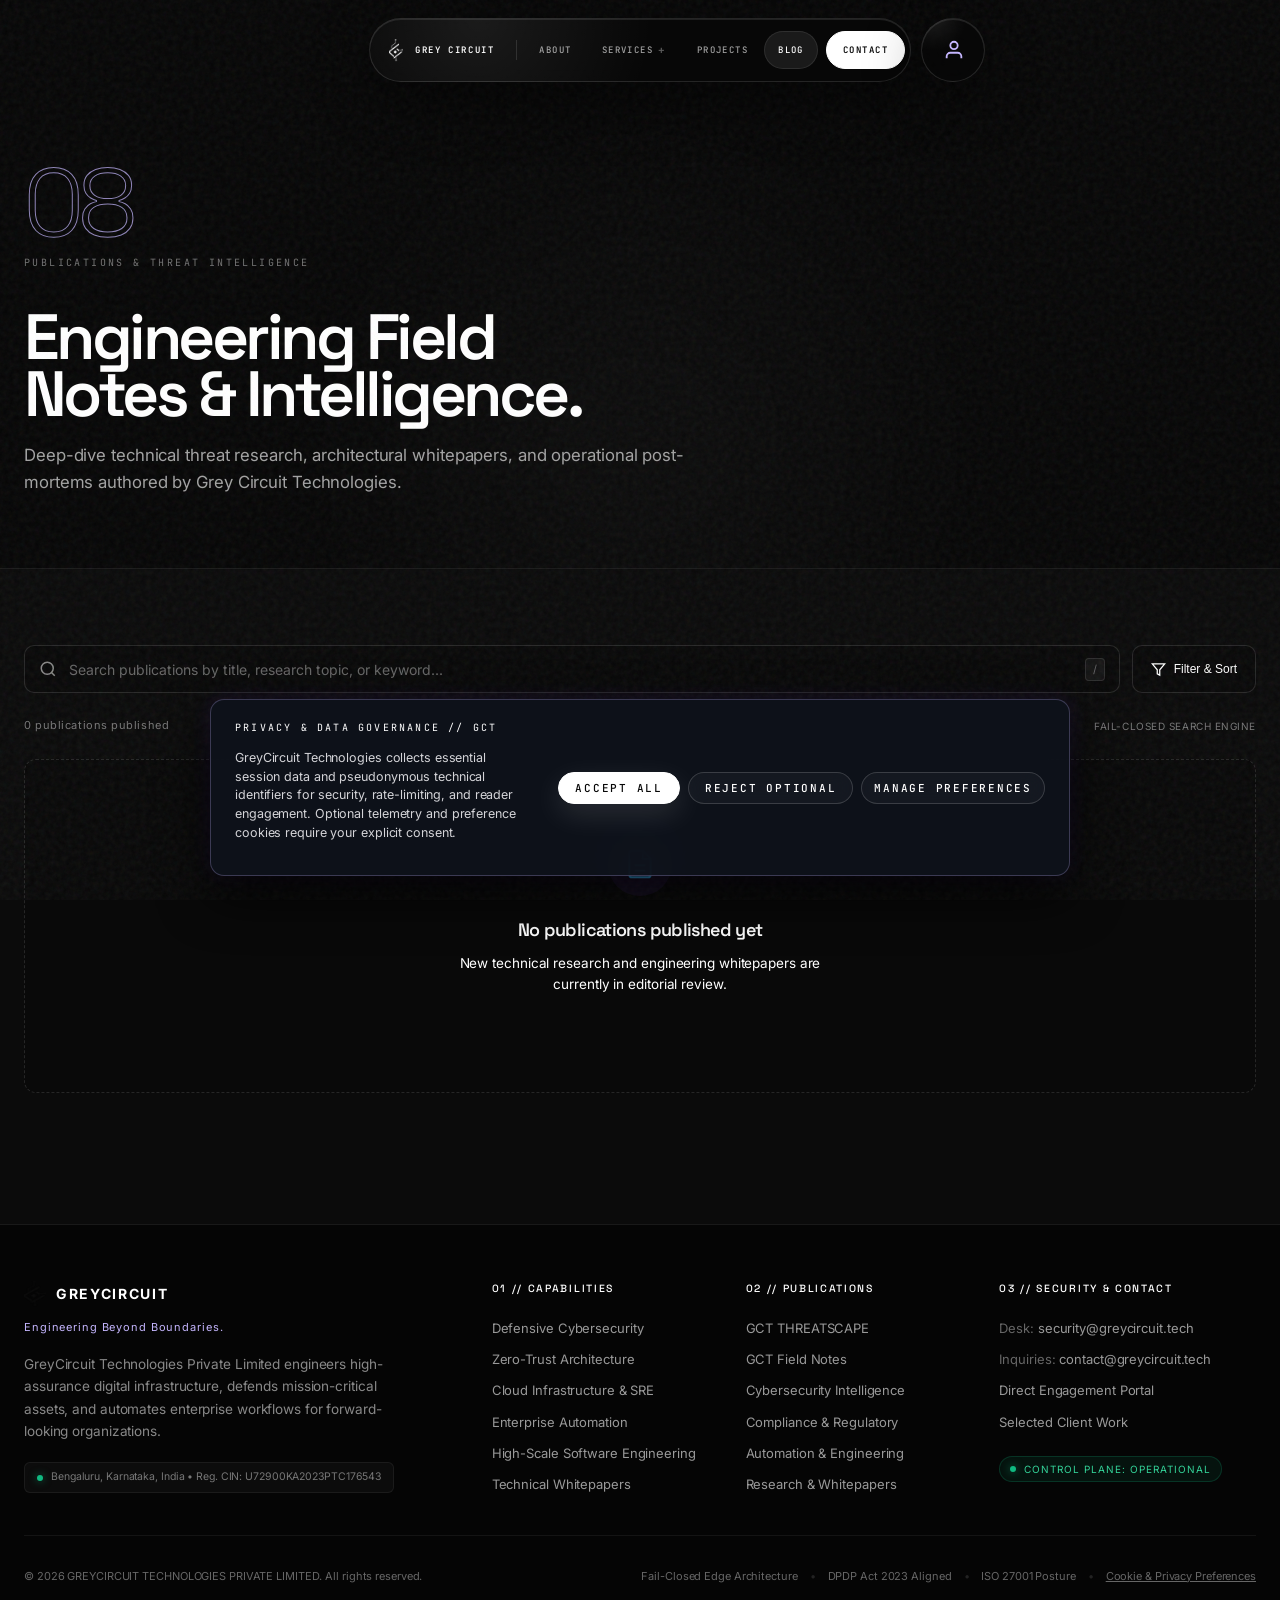
==== commit 1a96cbaf: "Release Blog v2.1: profile persistence and reader improvements" ====
--- a/index.html
+++ b/index.html
@@ -240,7 +240,7 @@
     </aside>
   </header>
 
-  <main id="main-content">
+  <main id="main-content" tabindex="-1">
     <!-- Blog Hero Section (Obsidian Architecture) -->
     <section class="blog-hero">
       <div class="ambient-glow hero-glow" aria-hidden="true"></div>
@@ -1228,6 +1228,13 @@
       applyFiltersAndRender();
     })();
   </script>
+
+  <!-- Floating Back to Top Control -->
+  <button type="button" class="back-to-top" id="btn-back-to-top" aria-label="Back to top" title="Back to top">
+    <svg width="18" height="18" viewBox="0 0 24 24" fill="none" stroke="currentColor" stroke-width="2.5" stroke-linecap="round" stroke-linejoin="round" aria-hidden="true">
+      <polyline points="18 15 12 9 6 15"></polyline>
+    </svg>
+  </button>
 </body>
 
 </html>
--- a/styles.css
+++ b/styles.css
@@ -82,27 +82,133 @@
 
 /* Accessibility Skip Link & Focus Rings */
 .skip-link {
+  position: absolute;
+  top: -9999px;
+  left: -9999px;
+  width: 1px;
+  height: 1px;
+  padding: 0;
+  margin: -1px;
+  overflow: hidden;
+  clip: rect(0, 0, 0, 0);
+  clip-path: inset(50%);
+  white-space: nowrap;
+  border: 0;
+  z-index: 100001;
+  text-decoration: none;
+}
+
+.skip-link:focus,
+.skip-link:focus-visible {
   position: fixed;
-  top: -100px;
+  top: 16px;
   left: 16px;
   z-index: 100001;
+  width: auto;
+  height: auto;
+  padding: 10px 18px;
+  margin: 0;
+  overflow: visible;
+  clip: auto;
+  clip-path: none;
+  white-space: normal;
   background: #ffffff;
   color: #070707;
-  padding: 10px 16px;
   border-radius: 6px;
   font-family: "JetBrains Mono", monospace;
   font-size: 12px;
   font-weight: 600;
-  transition: top 0.2s ease;
-}
-
-.skip-link:focus {
-  top: 16px;
+  box-shadow: 0 8px 24px rgba(0, 0, 0, 0.4), 0 0 0 2px rgba(124, 58, 237, 0.6);
+  outline: 2px solid #ffffff;
+  outline-offset: 2px;
+  transition: transform 0.2s ease, opacity 0.2s ease;
 }
 
 :focus-visible {
   outline: 2px solid rgba(255, 255, 255, 0.65);
   outline-offset: 3px;
+}
+
+/* Accessible Main Content Container Target */
+main#main-content:focus {
+  outline: none;
+}
+
+/* ==========================================================================
+   FLOATING BACK TO TOP CONTROL
+   ========================================================================== */
+.back-to-top {
+  position: fixed;
+  bottom: 28px;
+  right: 28px;
+  width: 44px;
+  height: 44px;
+  border-radius: 50%;
+  background: rgba(18, 18, 20, 0.85);
+  backdrop-filter: blur(12px);
+  -webkit-backdrop-filter: blur(12px);
+  border: 1px solid rgba(255, 255, 255, 0.15);
+  color: rgba(255, 255, 255, 0.85);
+  display: flex;
+  align-items: center;
+  justify-content: center;
+  cursor: pointer;
+  z-index: 999;
+  opacity: 0;
+  visibility: hidden;
+  transform: translateY(12px);
+  pointer-events: none;
+  box-shadow: 0 4px 16px rgba(0, 0, 0, 0.35);
+  transition: opacity 0.25s ease, transform 0.25s ease, visibility 0.25s ease, background 0.2s ease, border-color 0.2s ease, color 0.2s ease;
+}
+
+.back-to-top.is-visible {
+  opacity: 1;
+  visibility: visible;
+  transform: translateY(0);
+  pointer-events: auto;
+}
+
+.back-to-top:hover {
+  background: rgba(28, 28, 34, 0.95);
+  border-color: rgba(255, 255, 255, 0.35);
+  color: #ffffff;
+  transform: translateY(-2px);
+  box-shadow: 0 6px 20px rgba(0, 0, 0, 0.45);
+}
+
+.back-to-top:active {
+  transform: translateY(0);
+  background: rgba(36, 36, 42, 0.98);
+}
+
+.back-to-top:focus-visible {
+  outline: 2px solid #ffffff;
+  outline-offset: 3px;
+}
+
+@media (max-width: 640px) {
+  .back-to-top {
+    bottom: 20px;
+    right: 20px;
+    width: 40px;
+    height: 40px;
+  }
+}
+
+@media (prefers-reduced-motion: reduce) {
+  .back-to-top {
+    transition: none !important;
+    transform: none !important;
+  }
+  .back-to-top:hover,
+  .back-to-top:active {
+    transform: none !important;
+  }
+  .skip-link:focus,
+  .skip-link:focus-visible {
+    transition: none !important;
+  }
 }
 
 /* ==========================================================================
@@ -3339,42 +3445,42 @@
 /* Profile Overview Hero Card */
 .profile-overview-card {
   background: radial-gradient(circle at 0% 0%, rgba(124, 58, 237, 0.08), transparent 70%), #09090b;
-  border: 1px solid rgba(255, 255, 255, 0.1);
+  border: 1px solid rgba(255, 255, 255, 0.09);
   border-radius: 16px;
-  padding: 2rem 2.25rem;
+  padding: 1.85rem 2.25rem;
   margin-bottom: 2rem;
   display: flex;
   align-items: center;
   justify-content: space-between;
   gap: 1.75rem;
   flex-wrap: wrap;
-  box-shadow: 0 20px 50px rgba(0, 0, 0, 0.5), inset 0 1px 0 rgba(255, 255, 255, 0.06);
+  box-shadow: 0 16px 40px rgba(0, 0, 0, 0.45), inset 0 1px 0 rgba(255, 255, 255, 0.06);
 }
 
 .profile-overview-identity {
   display: flex;
   align-items: center;
-  gap: 1.5rem;
+  gap: 1.25rem;
   flex: 1;
   min-width: 280px;
 }
 
 .profile-avatar-large {
-  width: 76px;
-  height: 76px;
+  width: 68px;
+  height: 68px;
   border-radius: 50%;
-  background: linear-gradient(135deg, rgba(124, 58, 237, 0.35), rgba(255, 255, 255, 0.05));
-  border: 2px solid rgba(196, 181, 253, 0.4);
+  background: radial-gradient(circle, rgba(124, 58, 237, 0.25) 0%, rgba(18, 18, 22, 0.9) 100%);
+  border: 1.5px solid rgba(196, 181, 253, 0.35);
   display: flex;
   align-items: center;
   justify-content: center;
   font-family: var(--font-jetbrains, "JetBrains Mono", monospace);
-  font-size: 26px;
-  font-weight: 700;
+  font-size: 22px;
+  font-weight: 600;
   color: #ffffff;
   overflow: hidden;
   flex-shrink: 0;
-  box-shadow: 0 8px 24px rgba(124, 58, 237, 0.25);
+  box-shadow: 0 6px 20px rgba(124, 58, 237, 0.2);
 }
 
 .profile-avatar-large img {
@@ -3389,7 +3495,7 @@
 
 .profile-overview-name {
   font-family: var(--font-space, "Space Grotesk", sans-serif);
-  font-size: 1.55rem;
+  font-size: 1.45rem;
   font-weight: 700;
   color: #ffffff;
   margin: 0 0 6px 0;
@@ -3399,10 +3505,23 @@
   flex-wrap: wrap;
 }
 
+#overview-status-badge {
+  font-size: 11px;
+  font-weight: 500;
+  padding: 3px 9px;
+  border-radius: 999px;
+  background: rgba(16, 185, 129, 0.1);
+  color: #34d399;
+  border: 1px solid rgba(16, 185, 129, 0.25);
+  display: inline-flex;
+  align-items: center;
+  gap: 5px;
+}
+
 .profile-overview-meta {
   display: flex;
   align-items: center;
-  gap: 14px;
+  gap: 10px;
   flex-wrap: wrap;
   font-family: var(--font-jetbrains, "JetBrains Mono", monospace);
   font-size: 12px;
@@ -3418,6 +3537,49 @@
   align-items: center;
   gap: 10px;
   flex-wrap: wrap;
+}
+
+.profile-overview-actions .btn {
+  height: 36px;
+  display: inline-flex;
+  align-items: center;
+  justify-content: center;
+  padding: 0 16px;
+  font-size: 11.5px;
+  font-weight: 500;
+  font-family: var(--font-jetbrains, "JetBrains Mono", monospace);
+  border-radius: 7px;
+  transition: all 0.2s ease;
+  letter-spacing: 0.02em;
+  box-sizing: border-box;
+  white-space: nowrap;
+  text-decoration: none;
+}
+
+#overview-btn-edit {
+  background: rgba(255, 255, 255, 0.05);
+  color: #e4e4e7;
+  border: 1px solid rgba(255, 255, 255, 0.12);
+}
+
+#overview-btn-edit:hover {
+  background: rgba(255, 255, 255, 0.09);
+  border-color: rgba(196, 181, 253, 0.3);
+  color: #ffffff;
+  transform: translateY(-1px);
+}
+
+#overview-btn-signout {
+  background: rgba(239, 68, 68, 0.06) !important;
+  color: #fca5a5 !important;
+  border: 1px solid rgba(239, 68, 68, 0.22) !important;
+}
+
+#overview-btn-signout:hover {
+  background: rgba(239, 68, 68, 0.12) !important;
+  border-color: rgba(239, 68, 68, 0.38) !important;
+  color: #fecaca !important;
+  transform: translateY(-1px);
 }
 
 /* Stacked Section Cards */
@@ -3449,12 +3611,241 @@
   margin: 0;
 }
 
+/* General Profile Form Controls (Dark Obsidian Theme) */
+.profile-card .form-group {
+  display: flex;
+  flex-direction: column;
+  gap: 6px;
+  margin-bottom: 1.25rem;
+}
+
+.profile-card .form-label {
+  font-family: var(--font-jetbrains, "JetBrains Mono", monospace);
+  font-size: 11px;
+  text-transform: uppercase;
+  letter-spacing: 0.08em;
+  color: #a1a1aa;
+  font-weight: 500;
+  display: block;
+}
+
+.profile-card .form-input {
+  background: #0d0d12 !important;
+  border: 1px solid rgba(255, 255, 255, 0.1) !important;
+  border-radius: 8px !important;
+  height: 42px !important;
+  padding: 0 14px !important;
+  color: #f4f4f5 !important;
+  font-family: var(--font-jetbrains, "JetBrains Mono", monospace) !important;
+  font-size: 13px !important;
+  width: 100% !important;
+  box-sizing: border-box !important;
+  transition: border-color 0.2s ease, box-shadow 0.2s ease, background 0.2s ease !important;
+}
+
+.profile-card .form-textarea {
+  background: #0d0d12 !important;
+  border: 1px solid rgba(255, 255, 255, 0.1) !important;
+  border-radius: 8px !important;
+  min-height: 96px !important;
+  padding: 12px 14px !important;
+  color: #f4f4f5 !important;
+  font-family: var(--font-jetbrains, "JetBrains Mono", monospace) !important;
+  font-size: 13px !important;
+  line-height: 1.5 !important;
+  width: 100% !important;
+  box-sizing: border-box !important;
+  resize: vertical !important;
+  transition: border-color 0.2s ease, box-shadow 0.2s ease, background 0.2s ease !important;
+}
+
+.profile-card .form-input:focus,
+.profile-card .form-textarea:focus {
+  outline: none !important;
+  border-color: rgba(196, 181, 253, 0.5) !important;
+  box-shadow: 0 0 0 3px rgba(124, 58, 237, 0.2) !important;
+  background: #111117 !important;
+}
+
+.profile-card .form-input::placeholder,
+.profile-card .form-textarea::placeholder {
+  color: #52525b !important;
+}
+
+.profile-card .form-input[readonly] {
+  background: rgba(255, 255, 255, 0.02) !important;
+  border-color: rgba(255, 255, 255, 0.06) !important;
+  color: #a1a1aa !important;
+  cursor: not-allowed !important;
+}
+
+.profile-card .form-helper {
+  font-family: var(--font-jetbrains, "JetBrains Mono", monospace);
+  font-size: 11px;
+  color: #71717a;
+  line-height: 1.4;
+  margin-top: 4px;
+}
+
+.profile-form-grid {
+  display: grid;
+  grid-template-columns: 1fr 1fr;
+  gap: 1.25rem;
+  margin-bottom: 0.25rem;
+}
+
+.profile-form-footer {
+  display: flex;
+  align-items: center;
+  justify-content: space-between;
+  gap: 1rem;
+  padding-top: 0.75rem;
+  flex-wrap: wrap;
+}
+
+#profile-btn-save-general {
+  background: #7c3aed !important;
+  border: 1px solid #7c3aed !important;
+  color: #ffffff !important;
+  padding: 10px 22px !important;
+  border-radius: 8px !important;
+  font-family: var(--font-jetbrains, "JetBrains Mono", monospace) !important;
+  font-size: 12px !important;
+  font-weight: 600 !important;
+  cursor: pointer !important;
+  transition: all 0.2s ease !important;
+  box-shadow: 0 2px 10px rgba(124, 58, 237, 0.25) !important;
+  display: inline-flex !important;
+  align-items: center !important;
+  justify-content: center !important;
+}
+
+#profile-btn-save-general:hover {
+  background: #6d28d9 !important;
+  border-color: #6d28d9 !important;
+  box-shadow: 0 4px 18px rgba(124, 58, 237, 0.4) !important;
+  transform: translateY(-1px) !important;
+}
+
+#profile-btn-save-general:focus-visible {
+  outline: none !important;
+  box-shadow: 0 0 0 3px rgba(196, 181, 253, 0.5) !important;
+}
+
+/* Identity Provider Cards */
+.auth-provider-card {
+  display: flex;
+  align-items: center;
+  justify-content: space-between;
+  gap: 14px;
+  padding: 14px 18px;
+  background: rgba(255, 255, 255, 0.02);
+  border: 1px solid rgba(255, 255, 255, 0.08);
+  border-radius: 10px;
+  transition: border-color 0.2s ease, background 0.2s ease;
+}
+
+.auth-provider-card.auth-provider-connected {
+  background: rgba(16, 185, 129, 0.025);
+  border-color: rgba(16, 185, 129, 0.2);
+}
+
+.provider-icon-wrap {
+  width: 38px;
+  height: 38px;
+  border-radius: 8px;
+  background: rgba(255, 255, 255, 0.04);
+  border: 1px solid rgba(255, 255, 255, 0.08);
+  display: flex;
+  align-items: center;
+  justify-content: center;
+  flex-shrink: 0;
+}
+
+.auth-provider-title {
+  font-size: 13px;
+  font-weight: 600;
+  color: #ffffff;
+}
+
+.auth-provider-status {
+  display: flex;
+  align-items: center;
+  gap: 6px;
+  font-size: 11.5px;
+  color: #34d399;
+  margin-top: 2px;
+}
+
+.provider-status-dot {
+  width: 6px;
+  height: 6px;
+  border-radius: 50%;
+  background: #10b981;
+  display: inline-block;
+  box-shadow: 0 0 6px rgba(16, 185, 129, 0.5);
+  flex-shrink: 0;
+}
+
+.profile-btn-prov-signout {
+  height: 32px;
+  padding: 0 14px;
+  font-size: 11px;
+  border-radius: 6px;
+  font-family: var(--font-jetbrains, "JetBrains Mono", monospace);
+  font-weight: 500;
+  color: #fca5a5;
+  border: 1px solid rgba(239, 68, 68, 0.22);
+  background: rgba(239, 68, 68, 0.06);
+  transition: all 0.2s ease;
+  cursor: pointer;
+  white-space: nowrap;
+}
+
+.profile-btn-prov-signout:hover {
+  background: rgba(239, 68, 68, 0.12);
+  border-color: rgba(239, 68, 68, 0.38);
+  color: #fecaca;
+  transform: translateY(-1px);
+}
+
+/* Server-Side Account Deletion Box */
+.account-deletion-box {
+  background: rgba(239, 68, 68, 0.03);
+  border: 1px solid rgba(239, 68, 68, 0.16);
+  border-radius: 10px;
+  padding: 16px 20px;
+  margin-top: 1.5rem;
+}
+
+#profile-btn-request-deletion {
+  background: rgba(239, 68, 68, 0.06);
+  color: #f87171;
+  border: 1px solid rgba(239, 68, 68, 0.25);
+  height: 34px;
+  padding: 0 16px;
+  border-radius: 7px;
+  font-size: 11.5px;
+  font-weight: 500;
+  font-family: var(--font-jetbrains, "JetBrains Mono", monospace);
+  transition: all 0.2s ease;
+  cursor: pointer;
+  white-space: nowrap;
+}
+
+#profile-btn-request-deletion:hover {
+  background: rgba(239, 68, 68, 0.12);
+  border-color: rgba(239, 68, 68, 0.4);
+  color: #fca5a5;
+  transform: translateY(-1px);
+}
+
 /* Activity Items */
 .activity-item-card {
   padding: 14px 18px;
   margin-bottom: 10px;
   background: rgba(255, 255, 255, 0.02);
-  border: 1px solid rgba(255, 255, 255, 0.06);
+  border: 1px solid rgba(255, 255, 255, 0.07);
   border-radius: 8px;
   transition: border-color 0.2s ease, background 0.2s ease;
 }
@@ -3490,6 +3881,45 @@
   font-size: 13px;
   color: #d4d4d8;
   line-height: 1.5;
+}
+
+.empty-engagement-history {
+  padding: 2.25rem 1.5rem;
+  text-align: center;
+  color: #71717a;
+  font-family: var(--font-jetbrains, "JetBrains Mono", monospace);
+  font-size: 12px;
+  background: rgba(255, 255, 255, 0.015);
+  border: 1px dashed rgba(255, 255, 255, 0.08);
+  border-radius: 8px;
+  line-height: 1.6;
+}
+
+/* Privacy & Data Rights Buttons */
+#profile-btn-export-data,
+#profile-btn-manage-consent {
+  height: 38px;
+  padding: 0 18px;
+  border-radius: 8px;
+  font-size: 12px;
+  font-family: var(--font-jetbrains, "JetBrains Mono", monospace);
+  font-weight: 500;
+  background: rgba(255, 255, 255, 0.04);
+  border: 1px solid rgba(255, 255, 255, 0.1);
+  color: #e4e4e7;
+  display: inline-flex;
+  align-items: center;
+  gap: 8px;
+  transition: all 0.2s ease;
+  cursor: pointer;
+}
+
+#profile-btn-export-data:hover,
+#profile-btn-manage-consent:hover {
+  background: rgba(255, 255, 255, 0.08);
+  border-color: rgba(196, 181, 253, 0.3);
+  color: #ffffff;
+  transform: translateY(-1px);
 }
 
 /* Guest View Card on Profile Page */
@@ -3543,6 +3973,65 @@
   flex-wrap: wrap;
 }
 
+/* Responsive adjustments for Profile Page */
+@media (max-width: 640px) {
+  .profile-overview-card {
+    padding: 1.5rem;
+    gap: 1.25rem;
+  }
+  .profile-overview-identity {
+    flex-direction: column;
+    align-items: flex-start;
+    gap: 1rem;
+    min-width: 100%;
+  }
+  .profile-overview-actions {
+    width: 100%;
+    justify-content: flex-start;
+    gap: 8px;
+  }
+  .profile-overview-actions .btn {
+    flex: 1;
+    text-align: center;
+  }
+  .profile-card {
+    padding: 1.25rem;
+    border-radius: 12px;
+    margin-bottom: 1.25rem;
+  }
+  .profile-form-grid {
+    grid-template-columns: 1fr;
+    gap: 1rem;
+  }
+  .profile-form-footer {
+    flex-direction: column-reverse;
+    align-items: stretch;
+    gap: 10px;
+  }
+  .profile-form-footer button {
+    width: 100%;
+  }
+  .profile-form-footer span {
+    text-align: center;
+  }
+  .auth-provider-card {
+    flex-direction: column;
+    align-items: stretch;
+    gap: 12px;
+  }
+  .auth-provider-card button {
+    width: 100%;
+  }
+  .account-deletion-box > div {
+    flex-direction: column;
+    align-items: stretch;
+    gap: 12px;
+  }
+  .account-deletion-box button {
+    width: 100%;
+  }
+}
+
 /* Loading state for profile button */
 .profile-capsule-btn.is-loading {
   opacity: 0.7;
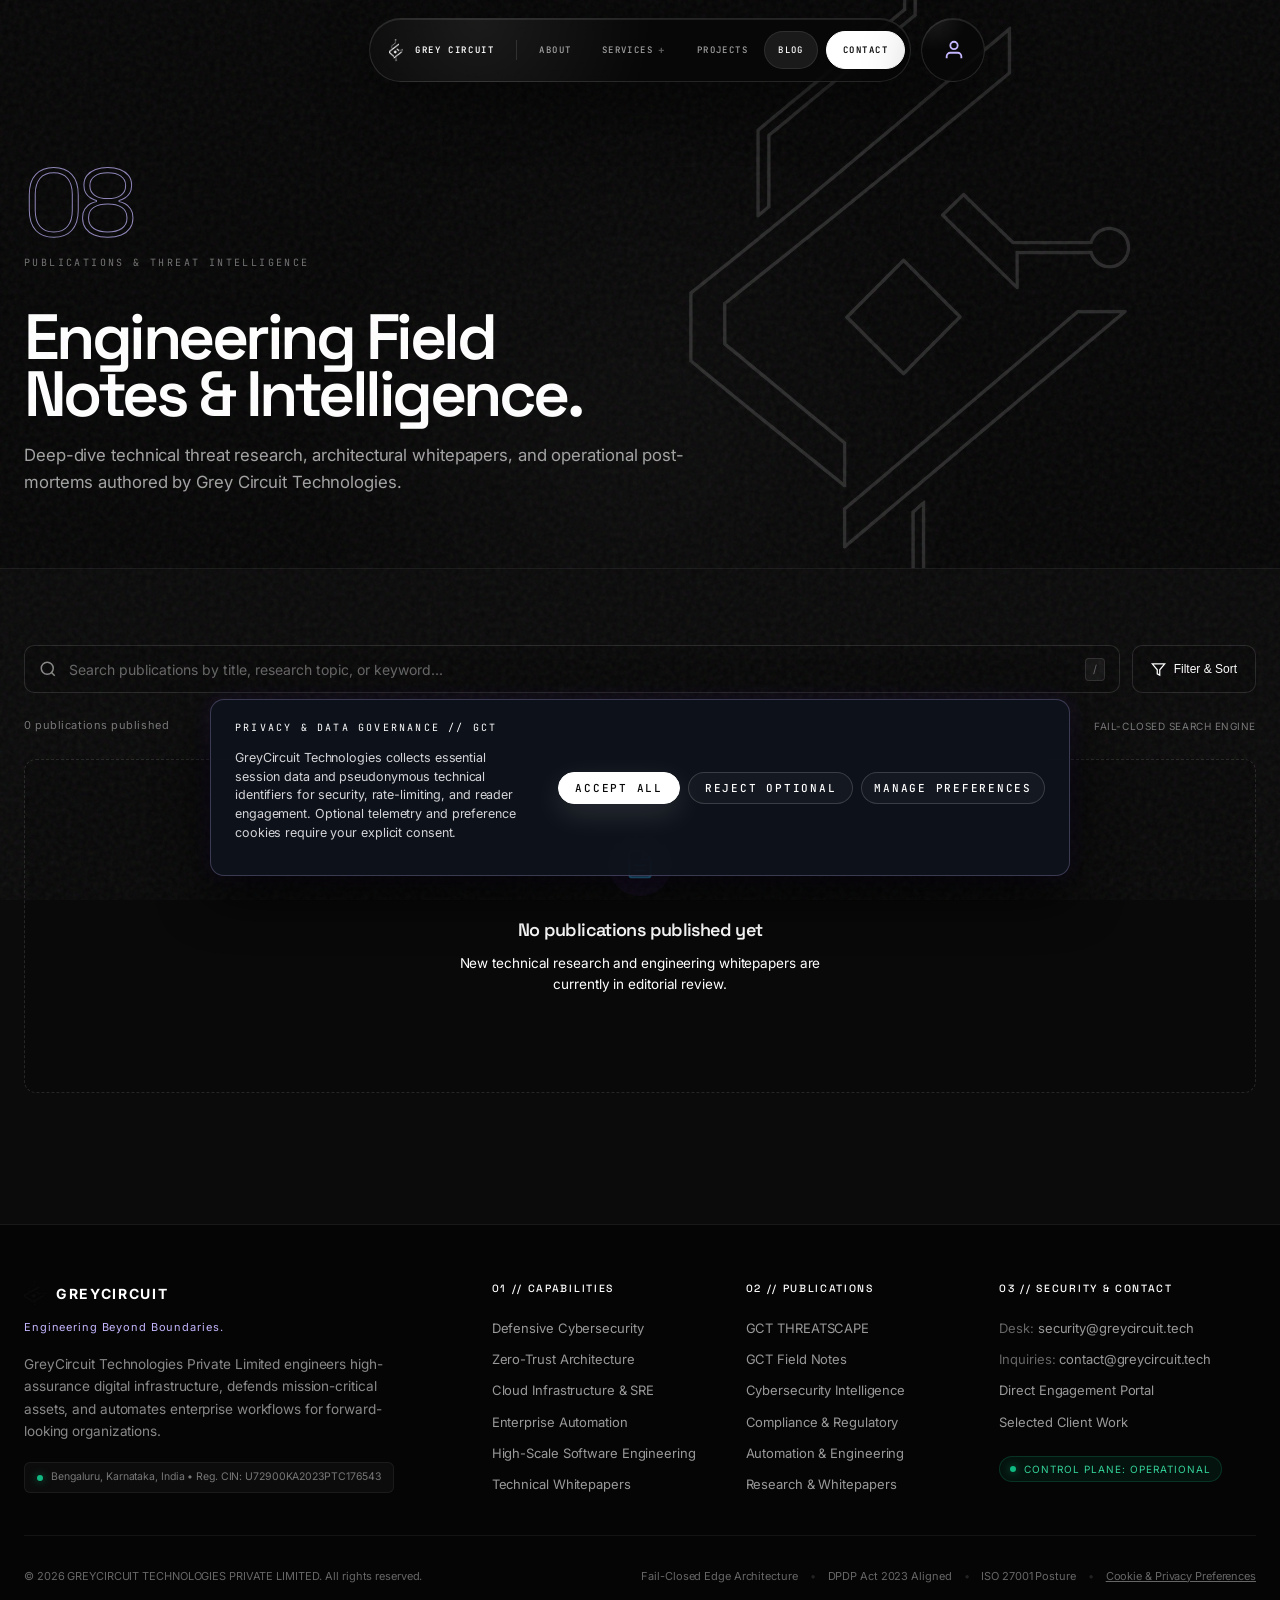
==== commit a066043a: "feat(blog): migrate canonical domain to blogs.greycircuit.tech and update SEO metadata" ====
--- a/index.html
+++ b/index.html
@@ -7,13 +7,13 @@
   <title>Blog &amp; Technical Publications | Grey Circuit Technologies</title>
   <meta name="description"
     content="Technical publications, cybersecurity threat intelligence, and engineering field notes from Grey Circuit Technologies.">
-  <link rel="canonical" href="https://blog.greycircuit.tech/">
+  <link rel="canonical" href="https://blogs.greycircuit.tech/">
 
   <!-- OpenGraph -->
   <meta property="og:title" content="Blog &amp; Technical Publications | Grey Circuit Technologies">
   <meta property="og:description"
     content="Technical publications, cybersecurity threat intelligence, and engineering field notes from Grey Circuit Technologies.">
-  <meta property="og:url" content="https://blog.greycircuit.tech/">
+  <meta property="og:url" content="https://blogs.greycircuit.tech/">
   <meta property="og:type" content="website">
   <meta property="og:site_name" content="Grey Circuit Technologies">
   <meta property="og:image" content="https://greycircuit.tech/assets/logo_transparent.png">
@@ -185,7 +185,7 @@
           </div>
 
           <a href="https://greycircuit.tech/projects/project.html" class="island-link magnetic" data-magnetic>Projects</a>
-          <a href="https://blog.greycircuit.tech" class="island-link magnetic is-active-section" data-magnetic>Blog</a>
+          <a href="https://blogs.greycircuit.tech" class="island-link magnetic is-active-section" data-magnetic>Blog</a>
         </div>
 
         <a href="https://greycircuit.tech#contact" class="island-contact magnetic" data-magnetic>Contact</a>
@@ -233,7 +233,7 @@
         </div>
         <a href="https://greycircuit.tech/projects/project.html" class="mobile-drawer-link">04 / Selected Projects</a>
         <a href="https://greycircuit.tech/whitepaper.html" class="mobile-drawer-link">05 / Whitepaper</a>
-        <a href="https://blog.greycircuit.tech" class="mobile-drawer-link active">06 / Blog</a>
+        <a href="https://blogs.greycircuit.tech" class="mobile-drawer-link active">06 / Blog</a>
         <button type="button" class="mobile-drawer-link" id="btn-mobile-reader-profile" style="background:none;border:none;width:100%;text-align:left;cursor:pointer;">07 / Reader Profile</button>
         <a href="https://greycircuit.tech#contact" class="mobile-drawer-cta">Start a Conversation ↗</a>
       </nav>
--- a/styles.css
+++ b/styles.css
@@ -38,6 +38,8 @@
   font-family: "Inter", -apple-system, BlinkMacSystemFont, sans-serif;
   -webkit-font-smoothing: antialiased;
   -moz-osx-font-smoothing: grayscale;
+  overflow-x: hidden;
+  max-width: 100vw;
 }
 
 body {
@@ -46,6 +48,7 @@
   color: var(--text-primary);
   font-family: "Inter", sans-serif;
   overflow-x: hidden;
+  max-width: 100vw;
   line-height: 1.6;
   letter-spacing: -0.006em;
   position: relative;
@@ -671,6 +674,8 @@
   right: 0;
   bottom: 0;
   width: min(86vw, 360px);
+  max-width: 100vw;
+  box-sizing: border-box;
   z-index: 99995;
   background: var(--bg-slate);
   border-left: 1px solid var(--border-subtle);
@@ -678,11 +683,15 @@
   display: flex;
   flex-direction: column;
   transform: translateX(102%);
-  transition: transform 0.38s var(--ease-out-expo);
+  transition: transform 0.38s var(--ease-out-expo), visibility 0.38s;
+  visibility: hidden;
+  pointer-events: none;
 }
 
 .mobile-drawer.is-open {
   transform: translateX(0);
+  visibility: visible;
+  pointer-events: auto;
 }
 
 .mobile-drawer-header {
@@ -3330,6 +3339,35 @@
   flex-shrink: 0;
 }
 
+@media (max-width: 640px) {
+  .privacy-consent-banner {
+    width: calc(100% - 24px);
+    max-width: calc(100vw - 24px);
+    left: 12px;
+    transform: none;
+    bottom: 12px;
+    padding: 1rem;
+    box-sizing: border-box;
+  }
+
+  .consent-inner {
+    flex-direction: column;
+    align-items: stretch;
+    gap: 0.875rem;
+  }
+
+  .consent-actions {
+    flex-direction: column;
+    width: 100%;
+    gap: 8px;
+  }
+
+  .consent-actions .btn {
+    width: 100%;
+    justify-content: center;
+  }
+}
+
 /* Toast Container */
 .gct-toast-container {
   position: fixed;
@@ -4037,3 +4075,141 @@
   opacity: 0.7;
   pointer-events: none;
 }
+
+/* -----------------------------------------------------------------------------
+ * ARTICLE BOOKMARKS & READING LIST (Phase C)
+ * -------------------------------------------------------------------------- */
+.btn-bookmark {
+  display: inline-flex;
+  align-items: center;
+  gap: 8px;
+  background: rgba(255, 255, 255, 0.05);
+  border: 1px solid var(--border-subtle, rgba(255, 255, 255, 0.12));
+  color: var(--text-secondary, #a1a1aa);
+  padding: 8px 16px;
+  border-radius: 9999px;
+  font-family: var(--font-jetbrains, monospace);
+  font-size: 12px;
+  cursor: pointer;
+  transition: all 0.2s ease;
+  user-select: none;
+}
+
+.btn-bookmark:hover {
+  color: #ffffff;
+  border-color: rgba(196, 181, 253, 0.4);
+  background: rgba(124, 58, 237, 0.08);
+}
+
+.btn-bookmark.bookmarked {
+  background: rgba(124, 58, 237, 0.15);
+  border-color: #8b5cf6;
+  color: #c4b5fd;
+}
+
+.btn-bookmark svg {
+  width: 15px;
+  height: 15px;
+  transition: transform 0.2s ease;
+}
+
+.btn-bookmark:hover svg {
+  transform: scale(1.15);
+}
+
+.btn-bookmark.bookmarked svg {
+  fill: #8b5cf6;
+  stroke: #8b5cf6;
+}
+
+.bookmarks-list {
+  display: flex;
+  flex-direction: column;
+  gap: 10px;
+}
+
+.bookmark-item-card {
+  padding: 14px 16px;
+  background: rgba(255, 255, 255, 0.02);
+  border: 1px solid rgba(255, 255, 255, 0.08);
+  border-radius: 8px;
+  display: flex;
+  align-items: center;
+  justify-content: space-between;
+  gap: 16px;
+  transition: all 0.2s ease;
+}
+
+.bookmark-item-card:hover {
+  background: rgba(255, 255, 255, 0.04);
+  border-color: rgba(196, 181, 253, 0.25);
+}
+
+.bookmark-item-info {
+  display: flex;
+  flex-direction: column;
+  gap: 4px;
+  min-width: 0;
+  flex: 1;
+}
+
+.bookmark-item-title {
+  font-family: var(--font-jetbrains, monospace);
+  font-size: 13.5px;
+  font-weight: 600;
+  color: #f4f4f5;
+  text-decoration: none;
+  white-space: nowrap;
+  overflow: hidden;
+  text-overflow: ellipsis;
+  display: block;
+}
+
+.bookmark-item-title:hover {
+  color: #c4b5fd;
+}
+
+.bookmark-item-meta {
+  display: flex;
+  align-items: center;
+  gap: 10px;
+  font-family: var(--font-mono, monospace);
+  font-size: 11px;
+  color: #71717a;
+}
+
+.bookmark-item-actions {
+  display: flex;
+  align-items: center;
+  gap: 8px;
+  flex-shrink: 0;
+}
+
+.btn-remove-bookmark {
+  background: transparent;
+  border: 1px solid rgba(239, 68, 68, 0.25);
+  color: #fca5a5;
+  font-family: var(--font-jetbrains, monospace);
+  font-size: 11px;
+  padding: 4px 10px;
+  border-radius: 6px;
+  cursor: pointer;
+  transition: all 0.2s ease;
+}
+
+.btn-remove-bookmark:hover {
+  background: rgba(239, 68, 68, 0.12);
+  border-color: #ef4444;
+  color: #ffffff;
+}
+
+.empty-bookmarks {
+  padding: 2.5rem 1rem;
+  text-align: center;
+  color: #71717a;
+  font-family: var(--font-jetbrains, monospace);
+  font-size: 12px;
+  background: rgba(255, 255, 255, 0.01);
+  border: 1px dashed rgba(255, 255, 255, 0.08);
+  border-radius: 8px;
+}
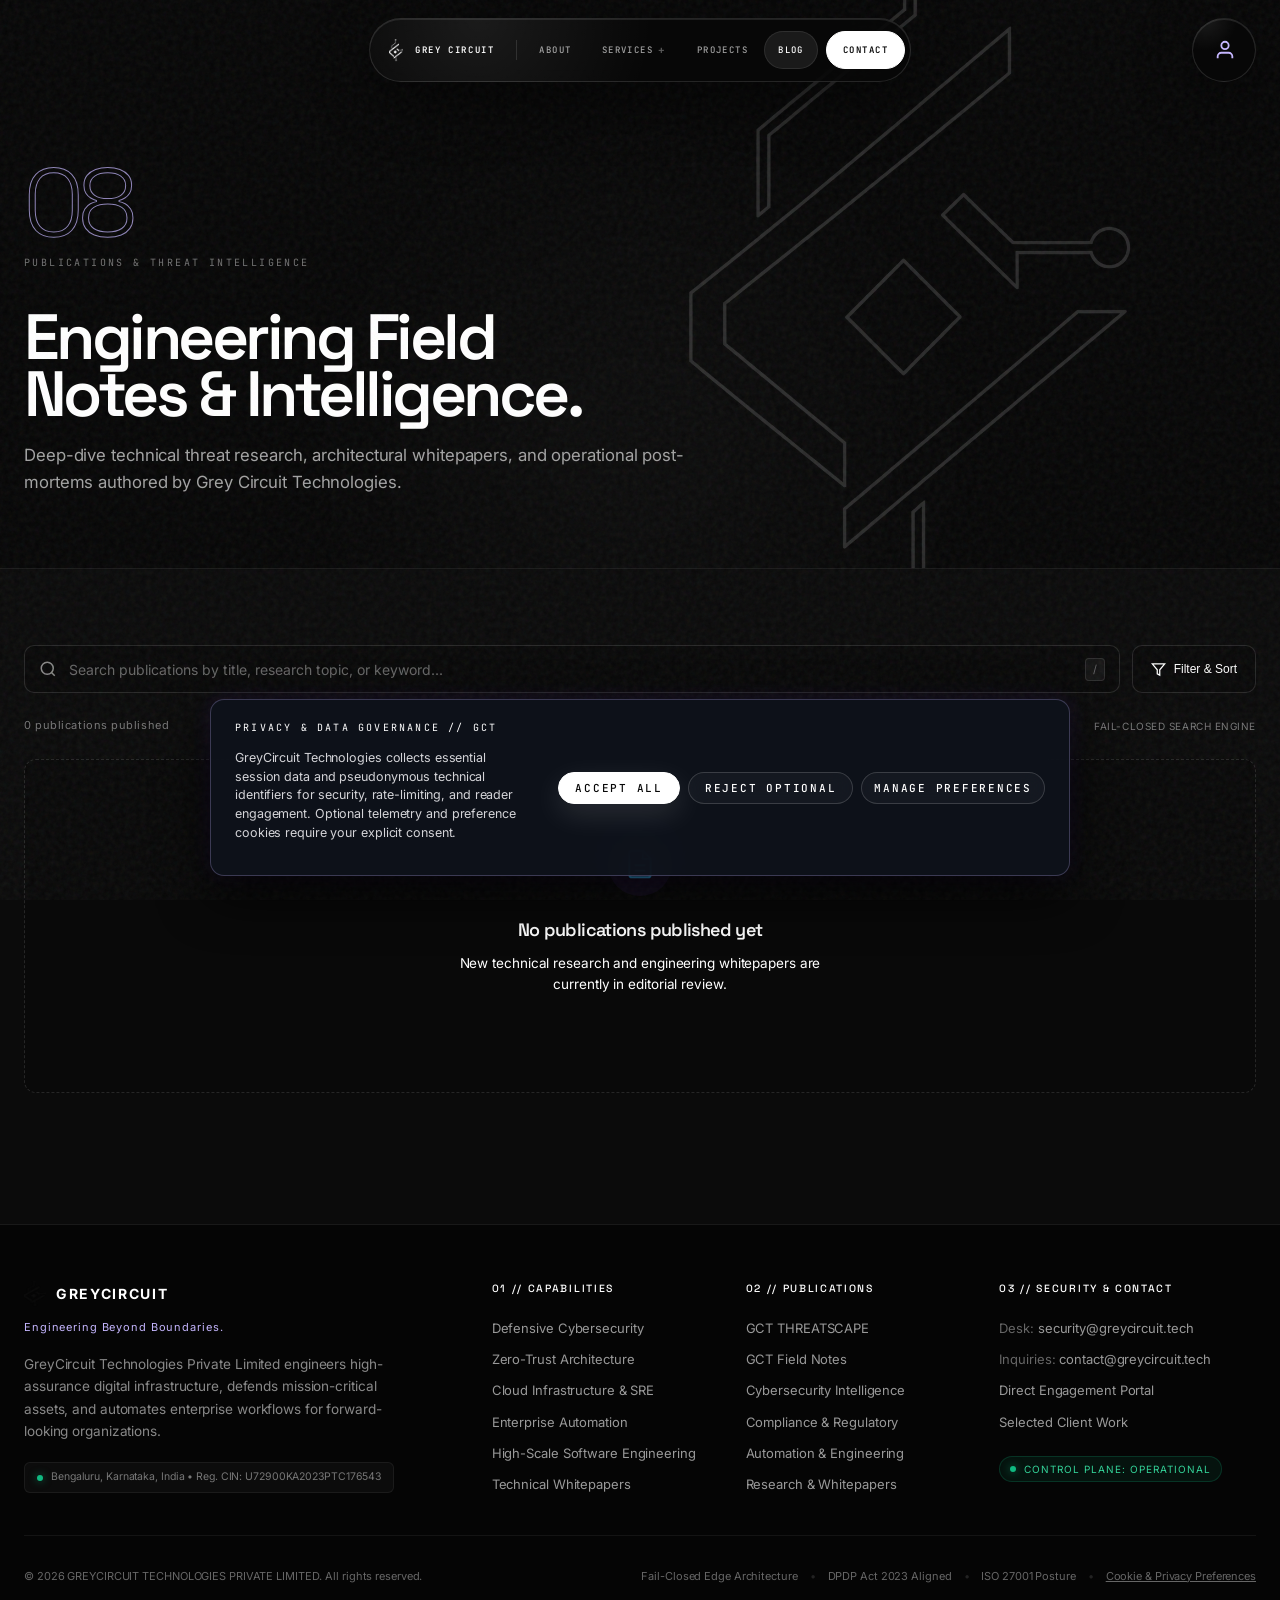
==== commit edb119b0: "fix(blog): update cross-portal project links to /projects/ following project.html removal" ====
--- a/index.html
+++ b/index.html
@@ -184,7 +184,7 @@
             </div>
           </div>
 
-          <a href="https://greycircuit.tech/projects/project.html" class="island-link magnetic" data-magnetic>Projects</a>
+          <a href="https://greycircuit.tech/projects/" class="island-link magnetic" data-magnetic>Projects</a>
           <a href="https://blogs.greycircuit.tech" class="island-link magnetic is-active-section" data-magnetic>Blog</a>
         </div>
 
@@ -231,7 +231,7 @@
           <a href="https://greycircuit.tech/services/automation-service/automation.html">→ Automation</a>
           <a href="https://greycircuit.tech/services/swe-service/software-engineering.html">→ Software Engineering</a>
         </div>
-        <a href="https://greycircuit.tech/projects/project.html" class="mobile-drawer-link">04 / Selected Projects</a>
+        <a href="https://greycircuit.tech/projects/" class="mobile-drawer-link">04 / Selected Projects</a>
         <a href="https://greycircuit.tech/whitepaper.html" class="mobile-drawer-link">05 / Whitepaper</a>
         <a href="https://blogs.greycircuit.tech" class="mobile-drawer-link active">06 / Blog</a>
         <button type="button" class="mobile-drawer-link" id="btn-mobile-reader-profile" style="background:none;border:none;width:100%;text-align:left;cursor:pointer;">07 / Reader Profile</button>
@@ -436,7 +436,7 @@
             <li><a href="mailto:security@greycircuit.tech"><span class="font-jetbrains" style="color: #666;">Desk:</span> security@greycircuit.tech</a></li>
             <li><a href="mailto:contact@greycircuit.tech"><span class="font-jetbrains" style="color: #666;">Inquiries:</span> contact@greycircuit.tech</a></li>
             <li><a href="https://greycircuit.tech#contact">Direct Engagement Portal</a></li>
-            <li><a href="https://greycircuit.tech/projects/project.html">Selected Client Work</a></li>
+            <li><a href="https://greycircuit.tech/projects/">Selected Client Work</a></li>
           </ul>
           <div class="footer-status-pill font-jetbrains">
             <span class="footer-dot-green"></span>
